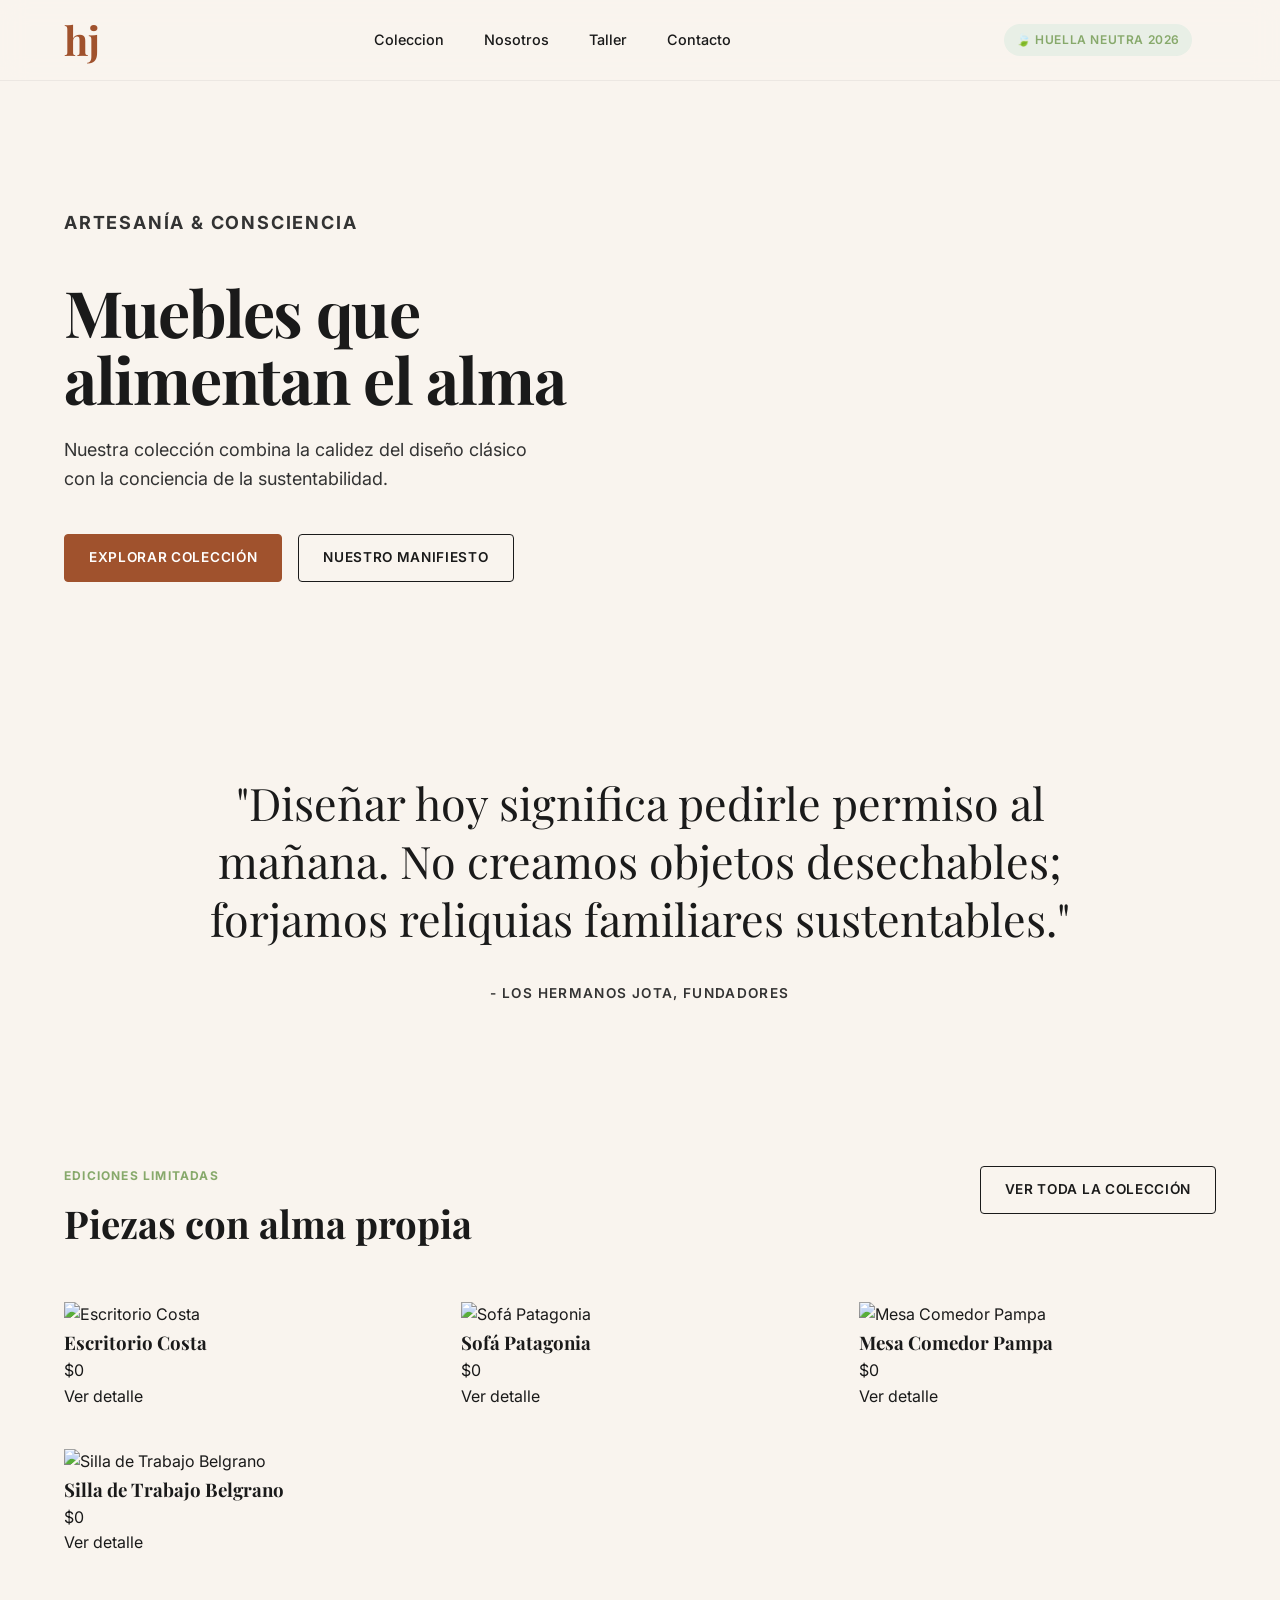
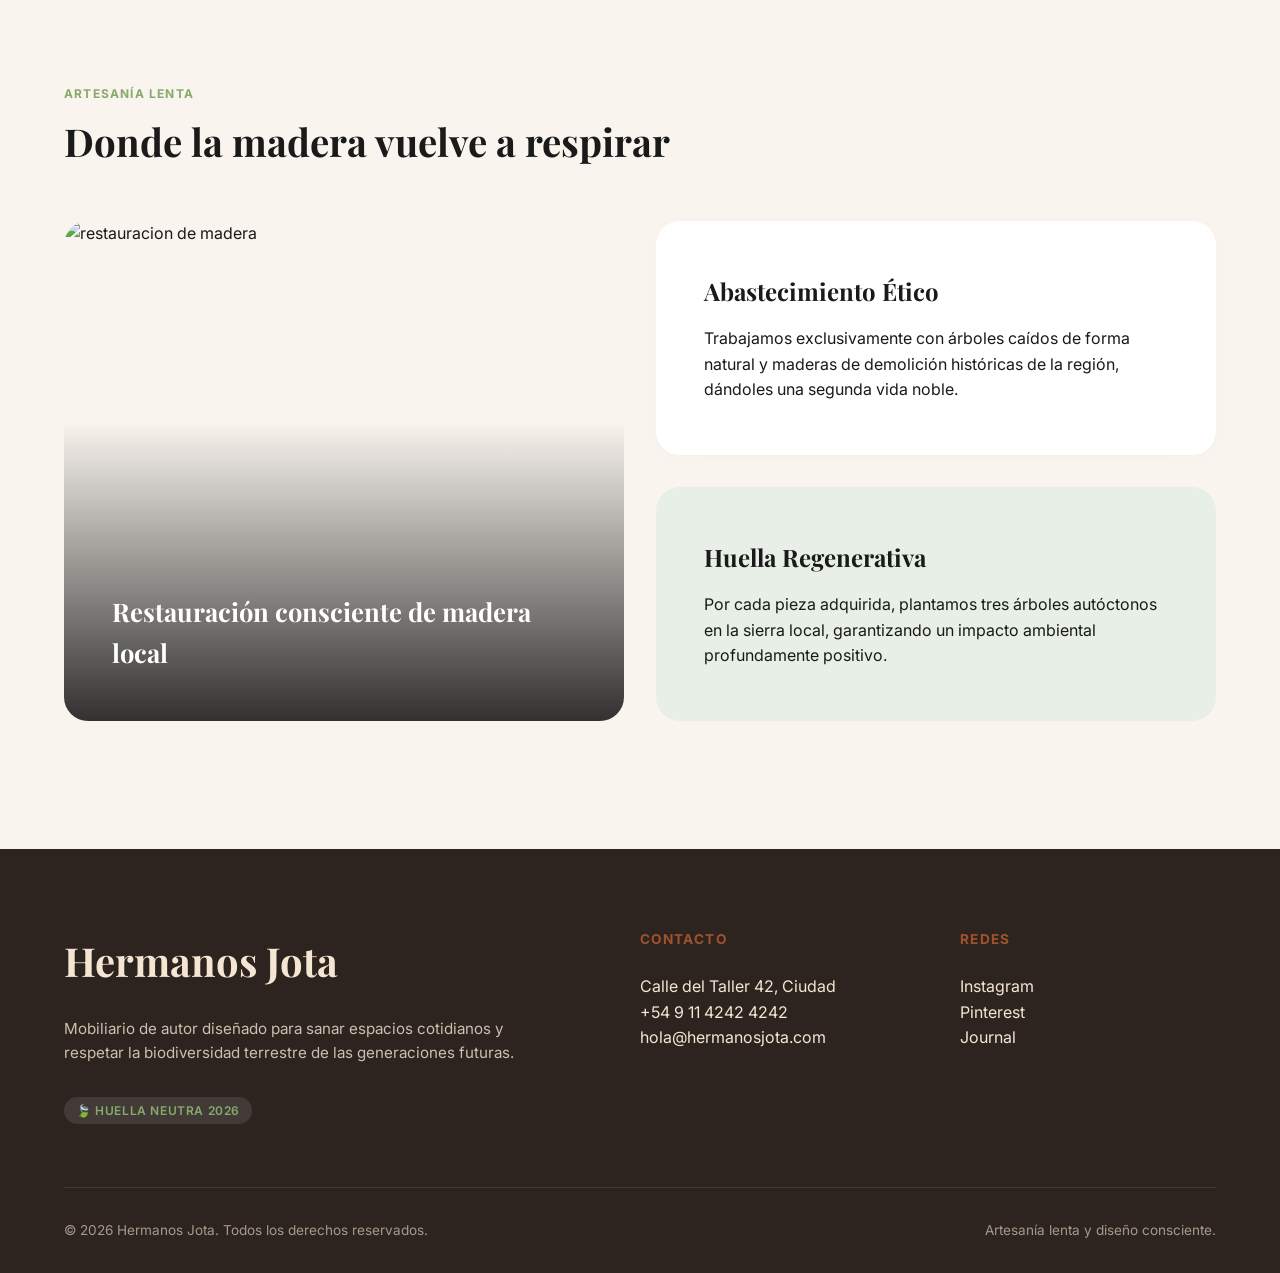
==== index.html @ b81888f1 "Agrego componentes.css: rescato .contador-carrito y .contenido-hero del index.css de Lauchax, sumo l" ====
<!DOCTYPE html>
<html lang="es">
<head>
    <meta charset="UTF-8">
    <meta name="viewport" content="width=device-width, initial-scale=1.0">
    <title>Hermanos Jota - Muebleria Artesanal</title>

    <!--Tipografía manual de marca-->
    <link rel="preconnect" href="https://fonts.googleapis.com">
    <link rel="preconnect" href="https://fonts.gstatic.com" crossorigin>
    <link href="https://fonts.googleapis.com/css2?family=Inter:wght@300;400;500;700&family=Playfair+Display:ital,wght@0,400..700;1,400..700&display=swap" rel="stylesheet">

    <!--Para el css-->
    <link rel="stylesheet" href="css/base.css">
    <link rel="stylesheet" href="css/layout.css">
    <!-- Va ultimo: lo que se escriba aca gana sobre base y layout -->
    <link rel="stylesheet" href="css/componentes.css">
</head>
<body>
    <header class="encabezado-principal">
        <a href="index.html" class="logo">hj</a>

        <nav class="menu-navegacion">
            <ul>
                <li><a href="productos.html" class="enlace-navegacion">Coleccion</a></li>
                <li><a href="#nosotros" class="enlace-navegacion">Nosotros</a></li>
                <li><a href="#taller" class="enlace-navegacion">Taller</a></li>
                <li><a href="contacto.html" class="enlace-navegacion">Contacto</a></li>
            </ul>
        </nav>
        <div class="bloque-derecho-header">
            <span class="tag-huella">🍃 HUELLA NEUTRA 2026</span>
            <button class="boton-carrito" id="boton-carrito" aria-label="Ver carrito">
                <span class="contador-carrito" id="contador-carrito">0</span>
            </button>
        </div>
    </header>
    <main>

    <!--Hero-->
        <section class="seccion-hero">
            <div class="contenido-hero">
                <p class="subtitulo-superior">ARTESANÍA & CONSCIENCIA</p>
                <h1 class="titulo-hero">Muebles que <br>alimentan el alma</h1>
                <p>Nuestra colección combina la calidez del diseño clásico con la conciencia de la sustentabilidad.</p>
                <div class="botones-hero">
                    <a href="productos.html" class="boton-principal">Explorar colección</a> 
                    <a href="#nosotros" class="boton-secundario">Nuestro manifiesto</a>    
                </div>
            </div>
        </section>
        <section class="seccion-cita" id="nosotros">
            <blockquote class="texto-cita">
                "Diseñar hoy significa pedirle permiso al mañana. No creamos objetos desechables; forjamos reliquias familiares sustentables."
            </blockquote>
            <cite class="autor-cita">- LOS HERMANOS JOTA, FUNDADORES</cite>
        </section>
    <!--Productos destacados-->
        <section class="seccion-destacados">
            <p class="subtitulo-superior">EDICIONES LIMITADAS</p>
            <h2>Piezas con alma propia</h2>
            <a href="productos.html" class="boton-secundario">Ver toda la colección</a>
            <!--gancho para productos destacados JS creo-->
            <div id="contenedor-destacados" class="contenedor-grilla"></div>
        </section>

    <!--Taller-->
        <section id="taller" class="seccion-taller">
            <!--Encabezado seccion taller-->
            <p class="subtitulo-superior">ARTESANÍA LENTA</p>
            <h2 class="titulo-taller">Donde la madera vuelve a respirar</h2>
            <!---->
            <div class="contenedor-taller">
                <!--Imagen con texto superpuesto-->
                <div class="taller-imagen-caja">
                    <img src="assets/taller.jpg" alt="restauracion de madera" class="imagen-taller-foto">
                    <h3 class="texto-superpuesto">Restauración consciente de madera local</h3>
                </div>
                <!--Tarjetas informativas -->
                <div class="taller-tarjetas-caja">
                    <!--Tarjeta 1(Fondo claro)-->
                    <article class="tarjeta-info-taller tarjeta-clara">
                        <h4 class="titulo-tarjeta-taller">Abastecimiento Ético</h4>
                        <p>Trabajamos exclusivamente con árboles caídos de forma natural y maderas de demolición históricas de la región, dándoles una segunda vida noble.</p>
                    </article>

                    <!--Tarjeta 2(Fondo Verde Salvia Claro)-->
                    <article class="tarjeta-info-taller tarjeta-verde">
                        <h4 class="titulo-tarjeta-taller">Huella Regenerativa</h4>
                        <p>Por cada pieza adquirida, plantamos tres árboles autóctonos en la sierra local, garantizando un impacto ambiental profundamente positivo.</p>
                    </article>
                </div>
            </div>
        </section>    
    </main>

    <!--Pie de pagina-->
    <footer class="pie-pagina">
    <!-- Bloque Superior (Las 3 Columnas) -->
  <div class="footer-contenido"> 
    <!-- Columna 1: Marca y Propósito -->
    <div class="footer-columna info-marca">
      <h2 class="footer-logo">Hermanos Jota</h2>
      <p class="footer-descripcion">
        Mobiliario de autor diseñado para sanar espacios cotidianos y respetar la biodiversidad terrestre de las generaciones futuras.
      </p>
      <span class="tag-huella-footer">🍃 HUELLA NEUTRA 2026</span>
    </div>

    <!-- Columna 2: Contacto -->
    <div class="footer-columna">
      <h3 class="footer-titulo-seccion">CONTACTO</h3>
      <p>Calle del Taller 42, Ciudad</p>
      <p><a href="tel:+5491142424242">+54 9 11 4242 4242</a></p>
      <p><a href="mailto:hola@hermanosjota.com">hola@hermanosjota.com</a></p>
    </div>

    <!-- Columna 3: Redes -->
    <div class="footer-columna">
      <h3 class="footer-titulo-seccion">REDES</h3>
      <ul class="footer-redes">
        <li><a href="https://instagram.com" target="_blank" rel="noopener noreferrer">Instagram</a></li>
        <li><a href="https://pinterest.com" target="_blank" rel="noopener noreferrer">Pinterest</a></li>
        <li><a href="#">Journal</a></li>
      </ul>
    </div>

  </div>
  <hr class="footer-linea">
  <!-- Bloque Inferior (Copyright) -->
  <div class="footer-inferior">
    <p>&copy; 2026 Hermanos Jota. Todos los derechos reservados.</p>
    <p class="footer-eslogan">Artesanía lenta y diseño consciente.</p>
  </div>
    </footer>
   
    <!--Links para los script-->
    <script src="data/productos.js"></script>
    <script src="js/home.js"></script>
    <script src="js/carrito.js"></script>
</body>  
</html>
---- css/base.css ----
/* ==========================================
   VARIABLES DE MARCA (MANUAL 2026)
   ========================================== */
:root {
    --color-siena-tostado: #A0522D;
    --color-siena-hover: #8B4513;
    --color-verde-salvia: #87A96B;
    --color-verde-claro: #E8EFE6;
    --color-alabastro-calido: #F5E6D3;
    --color-alabastro-fondo: #F9F4EE; /* Variante más clara para el fondo general */
    --color-vara-de-oro: #D4A437;
    --color-negro: #1A1A1A;
    --color-gris-oscuro: #333333;
    --color-blanco: #FFFFFF;
    --color-marron-oscuro: #2D241F; /* Para el footer */

    --font-primary: 'Inter', sans-serif;
    --font-secondary: 'Playfair Display', serif;
}

/* ==========================================
   RESET Y ESTILOS GLOBALES
   ========================================== */
* {
    margin: 0;
    padding: 0;
    box-sizing: border-box;
}

body {
    font-family: var(--font-primary);
    background-color: var(--color-alabastro-fondo);
    color: var(--color-negro);
    line-height: 1.6;
    -webkit-font-smoothing: antialiased;
}

a {
    text-decoration: none;
    color: inherit;
    transition: color 0.3s ease;
}

ul {
    list-style: none;
}

/* Tipografía de Títulos */
h1, h2, h3, .logo, .titulo-tarjeta-taller {
    font-family: var(--font-secondary);
    color: var(--color-negro);
    font-weight: 700;
}

.subtitulo-superior {
    font-size: 0.75rem;
    font-weight: 700;
    letter-spacing: 0.1em;
    color: var(--color-verde-salvia);
    text-transform: uppercase;
    margin-bottom: 0.5rem;
}

/* ==========================================
   BOTONES Y ETIQUETAS
   ========================================== */
.boton-principal, .boton-secundario {
    display: inline-block;
    padding: 12px 24px;
    font-family: var(--font-primary);
    font-size: 0.85rem;
    font-weight: 600;
    text-transform: uppercase;
    letter-spacing: 0.05em;
    border-radius: 4px;
    cursor: pointer;
    transition: all 0.3s ease;
    text-align: center;
}

.boton-principal {
    background-color: var(--color-siena-tostado);
    color: var(--color-blanco);
    border: 1px solid var(--color-siena-tostado);
}

.boton-principal:hover {
    background-color: var(--color-siena-hover);
}

.boton-secundario {
    background-color: transparent;
    color: var(--color-negro);
    border: 1px solid var(--color-negro);
}

.boton-secundario:hover {
    background-color: var(--color-negro);
    color: var(--color-blanco);
}

.tag-huella, .tag-huella-footer {
    background-color: var(--color-verde-claro);
    color: var(--color-verde-salvia);
    padding: 6px 12px;
    border-radius: 20px;
    font-size: 0.75rem;
    font-weight: 600;
    letter-spacing: 0.05em;
}

.tag-huella-footer {
    background-color: rgba(255,255,255,0.1);
    color: var(--color-verde-salvia);
}

/* ==========================================
   FORMULARIOS BASE
   ========================================== */
label {
    display: block;
    font-size: 0.75rem;
    font-weight: 600;
    letter-spacing: 0.05em;
    color: var(--color-gris-oscuro);
    margin-bottom: 0.5rem;
}

.campo-formulario {
    width: 100%;
    padding: 12px;
    border: 1px solid rgba(0,0,0,0.1);
    border-radius: 4px;
    background-color: var(--color-blanco);
    font-family: var(--font-primary);
    font-size: 0.9rem;
    margin-bottom: 1.5rem;
    transition: border-color 0.3s;
}

.campo-formulario:focus {
    outline: none;
    border-color: var(--color-siena-tostado);
}
---- css/layout.css ----
.encabezado-principal {
    display: flex;
    justify-content: space-between;
    align-items: center;
    padding: 1.25rem 5%; 
    background-color: rgba(249, 244, 238, 0.85); 
    backdrop-filter: blur(12px); 
    -webkit-backdrop-filter: blur(12px);
    border-bottom: 1px solid rgba(0, 0, 0, 0.05);
    position: sticky;
    top: 0;
    z-index: 1000;
}

.logo {
    font-size: 2.5rem;
    color: var(--color-siena-tostado);
    line-height: 1;
    text-decoration: none;
}

.menu-navegacion ul {
    display: flex;
    gap: 2.5rem;
}

.enlace-navegacion {
    font-size: 0.9rem;
    font-weight: 500;
    color: var(--color-negro);
    transition: color 0.3s ease;
}

.enlace-navegacion:hover {
    color: var(--color-siena-tostado);
}

.bloque-derecho-header {
    display: flex;
    align-items: center;
    gap: 1.5rem;
}

.boton-carrito {
    background: none;
    border: none;
    font-size: 1.25rem;
    cursor: pointer;
    display: flex;
    align-items: center;
    transition: transform 0.2s ease;
}

.boton-carrito:hover {
    transform: scale(1.05);
}

main {
    padding: 0 5%;
    max-width: 1440px;
    margin: 0 auto;
}


section {
    margin-bottom: 8rem;
}

.seccion-hero {
    padding: 8rem 0 2rem;
    max-width: 650px;
}

.titulo-hero {

    font-size: clamp(3rem, 5vw, 4.5rem);
    line-height: 1.05;
    margin-bottom: 1.5rem;
    letter-spacing: -0.02em;
}

.seccion-hero p {
    font-size: 1.125rem;
    color: var(--color-gris-oscuro);
    margin-bottom: 2.5rem;
    max-width: 90%;
}

.botones-hero {
    display: flex;
    gap: 1rem;
    flex-wrap: wrap; 
}


.seccion-cita {
    padding: 2rem 0;
    text-align: center;
    max-width: 900px;
    margin: 0 auto 8rem;
}

.texto-cita {
    font-family: var(--font-secondary);
    font-size: clamp(2rem, 3.5vw, 3rem);
    line-height: 1.3;
    margin-bottom: 2rem;
    color: var(--color-negro);
}

.autor-cita {
    font-size: 0.85rem;
    font-weight: 600;
    color: var(--color-gris-oscuro);
    font-style: normal;
    letter-spacing: 0.1em;
    text-transform: uppercase;
}


.seccion-destacados {
    position: relative; 
}

.seccion-destacados h2 {
    font-size: clamp(2rem, 3vw, 2.75rem);
    margin-bottom: 3rem;
    max-width: 70%; 
}

.seccion-destacados .boton-secundario {
    position: absolute;
    top: 0;
    right: 0;
}

.contenedor-grilla {
    display: grid;
    grid-template-columns: repeat(auto-fill, minmax(300px, 1fr));
    gap: 2.5rem;
}


.seccion-taller .titulo-taller {
    font-size: clamp(2rem, 3vw, 2.75rem);
    margin-bottom: 3rem;
}

.contenedor-taller {
    display: grid;
    grid-template-columns: 1fr 1fr;
    gap: 2rem;
    align-items: stretch;
}

.taller-imagen-caja {
    position: relative;
    border-radius: 24px; 
    overflow: hidden;
    min-height: 500px;
}

.imagen-taller-foto {
    width: 100%;
    height: 100%;
    object-fit: cover;
    transition: transform 0.5s ease;
}

.taller-imagen-caja:hover .imagen-taller-foto {
    transform: scale(1.03); 
}

.texto-superpuesto {
    position: absolute;
    inset: 0;
    background: linear-gradient(to top, rgba(0,0,0,0.8) 0%, transparent 60%);
    color: var(--color-blanco);
    font-size: clamp(1.5rem, 2vw, 2rem);
    display: flex;
    align-items: flex-end;
    padding: 3rem;
    margin: 0;
}

.taller-tarjetas-caja {
    display: flex;
    flex-direction: column;
    gap: 2rem;
}

.tarjeta-info-taller {
    padding: 3rem;
    border-radius: 24px;
    flex: 1;
    display: flex;
    flex-direction: column;
    justify-content: center;
}

.tarjeta-clara {
    background-color: var(--color-blanco);
    box-shadow: 0 4px 20px rgba(0,0,0,0.02); /* Sombra sutil */
}

.tarjeta-verde {
    background-color: var(--color-verde-claro);
}

.titulo-tarjeta-taller {
    font-size: 1.5rem;
    margin-bottom: 1rem;
}

.seccion-contacto-pagina {
    display: grid;
    grid-template-columns: 1fr 1.2fr; /* El formulario toma un poco más de espacio */
    gap: 5rem;
    padding: 4rem 0;
}

.titulo-contacto {
    font-size: clamp(3rem, 4vw, 4rem);
    line-height: 1.1;
    margin-bottom: 1.5rem;
}

.descripcion-contacto {
    font-size: 1.125rem;
    color: var(--color-gris-oscuro);
    margin-bottom: 3rem;
}

.info-contacto-pagina .dato-contacto {
    display: flex;
    align-items: center;
    gap: 0.5rem;
    margin-bottom: 1rem;
    font-weight: 500;
}

.formulario-contacto > div:first-child {
    display: grid;
    grid-template-columns: 1fr 1fr;
    gap: 1.5rem;
}

.campo-formulario {
    background-color: transparent;
    border: 1px solid rgba(0, 0, 0, 0.15);
}

textarea.campo-formulario {
    resize: vertical;
    min-height: 120px;
}

.formulario-contacto .boton-principal {
    width: 100%;
    margin-top: 1rem;
    padding: 1rem;
}

.pie-pagina {
    background-color: var(--color-marron-oscuro);
    color: var(--color-alabastro-calido);
    padding: 5rem 5% 2rem; 
}

.footer-contenido {
    display: grid;
    grid-template-columns: 2fr 1fr 1fr;
    gap: 4rem;
    margin-bottom: 4rem;
}

.footer-logo {
    color: var(--color-alabastro-calido);
    font-size: 2.5rem;
    margin-bottom: 1.5rem;
}

.footer-descripcion {
    opacity: 0.8;
    margin-bottom: 2rem;
    max-width: 450px;
    font-size: 0.95rem;
}

.footer-titulo-seccion {
    font-family: var(--font-primary);
    font-size: 0.85rem;
    letter-spacing: 0.1em;
    color: var(--color-siena-tostado);
    margin-bottom: 1.5rem;
}

.footer-linea {
    border: none;
    height: 1px;
    background-color: rgba(245, 230, 211, 0.1); 
    margin-bottom: 2rem;
}

.footer-inferior {
    display: flex;
    justify-content: space-between;
    font-size: 0.85rem;
    opacity: 0.6;
}

@media (max-width: 1024px) {
    .contenedor-taller, 
    .seccion-contacto-pagina {
        gap: 3rem;
    }
}

@media (max-width: 768px) {
  
    .encabezado-principal {
        flex-direction: column;
        padding: 1.5rem;
        gap: 1.5rem;
    }
    
    .menu-navegacion ul {
        flex-wrap: wrap;
        justify-content: center;
        gap: 1.5rem;
    }
    
    section {
        margin-bottom: 5rem;
    }

    .seccion-hero {
        padding: 4rem 0 0;
        text-align: center;
        margin: 0 auto;
    }

    .botones-hero {
        justify-content: center;
    }

   
    .seccion-destacados h2 {
        max-width: 100%;
        margin-bottom: 1.5rem;
    }
    
    .seccion-destacados .boton-secundario {
        position: relative;
        display: block;
        margin-bottom: 2rem;
        text-align: center;
    }

    .contenedor-taller, 
    .seccion-contacto-pagina,
    .footer-contenido {
        grid-template-columns: 1fr;
    }

    .formulario-contacto > div:first-child {
        grid-template-columns: 1fr;
        gap: 0;
    }

    .taller-imagen-caja {
        min-height: 350px;
    }

    .footer-inferior {
        flex-direction: column;
        align-items: center;
        gap: 1rem;
        text-align: center;
    }
}
---- css/componentes.css ----
/* ============================================================
   componentes.css  -  HOJA DE TRABAJO PENDIENTE

   base.css   -> variables, reset y tipografia   (Matias)
   layout.css -> estructura y responsive         (Matias)
   este       -> lo que todavia no tiene estilos

   Se carga ULTIMO en las 4 paginas, asi lo que se escriba aca
   gana sobre las otras dos hojas sin pelear especificidad.
   ============================================================ */


/* ------------------------------------------------------------
   RESCATADO de index.css (Lauchax)
   Son las dos unicas reglas suyas que no estaban en base/layout.
   ------------------------------------------------------------ */

/* La bolita con el numero, arriba a la derecha del boton del carrito.

   OJO: el .boton-carrito de layout.css NO es position: relative. Sin esto,
   la bolita se posiciona contra el header (que es sticky, o sea posicionado)
   y se sale 8px de la pantalla, generando scroll horizontal en las 4 paginas. */
.boton-carrito {
    position: relative;
}

.contador-carrito {
    position: absolute;
    top: -7px;
    right: -8px;
    min-width: 18px;
    height: 18px;
    padding: 0 4px;
    border-radius: 9999px;
    background-color: var(--color-siena-tostado, #A0522D);
    color: var(--color-blanco, #FFFFFF);
    font-family: var(--font-primary, 'Inter', sans-serif);
    font-size: 0.7rem;
    font-weight: 700;
    line-height: 1;
    display: flex;
    align-items: center;
    justify-content: center;
    pointer-events: none; /* que no robe los clicks del boton */
    z-index: 2;
}

.contenido-hero {
    flex: 1;
    max-width: 540px;
    display: flex;
    flex-direction: column;
    align-items: flex-start;
}


/* ------------------------------------------------------------
   UTILIDAD QUE NECESITAN DOS ARCHIVOS DE JS

   js/carrito.js  -> se la pone al contador cuando esta en cero
   js/contacto.js -> se la saca al mensaje de exito al enviar bien

   Sin esta regla el mensaje de exito se ve desde que carga la
   pagina, antes de que nadie envie nada.
   ------------------------------------------------------------ */

.oculto {
    display: none !important;
}


/* ============================================================
   DE ACA PARA ABAJO ESTA TODO POR ESCRIBIR
   El detalle de cada bloque va en el documento aparte.
   ============================================================ */


/* --- Tarjetas de producto (home, catalogo y recomendados) --- */
/* .contenedor-grilla ya esta en layout.css. Falta lo de adentro: */
/* .tarjeta-producto .imagen-producto .nombre-producto
   .descripcion-producto .precio-producto .boton-ver-detalle    */


/* --- Pagina de catalogo --- */
/* .pagina-catalogo .encabezado-catalogo .titulo-catalogo
   .descripcion-catalogo .contenedor-filtros #campo-busqueda
   .seccion-grilla-catalogo .contenedor-boton-cargar            */


/* --- Pagina de detalle --- */
/* .imagen-detalle .info-detalle .nombre-detalle .descripcion-detalle
   .ficha-tecnica .fila-ficha .etiqueta-ficha .valor-ficha
   .precio-detalle .seccion-historia .contenedor-historia
   .titulo-historia .descripcion-historia                       */


/* --- Formulario de contacto (validacion) --- */
/* .grupo-campo .fila-formulario .mensaje-error .mensaje-exito
   .campo--error                                                */


/* --- Footer (lo que falta) --- */
/* .footer-columna .info-marca .footer-redes .footer-eslogan     */
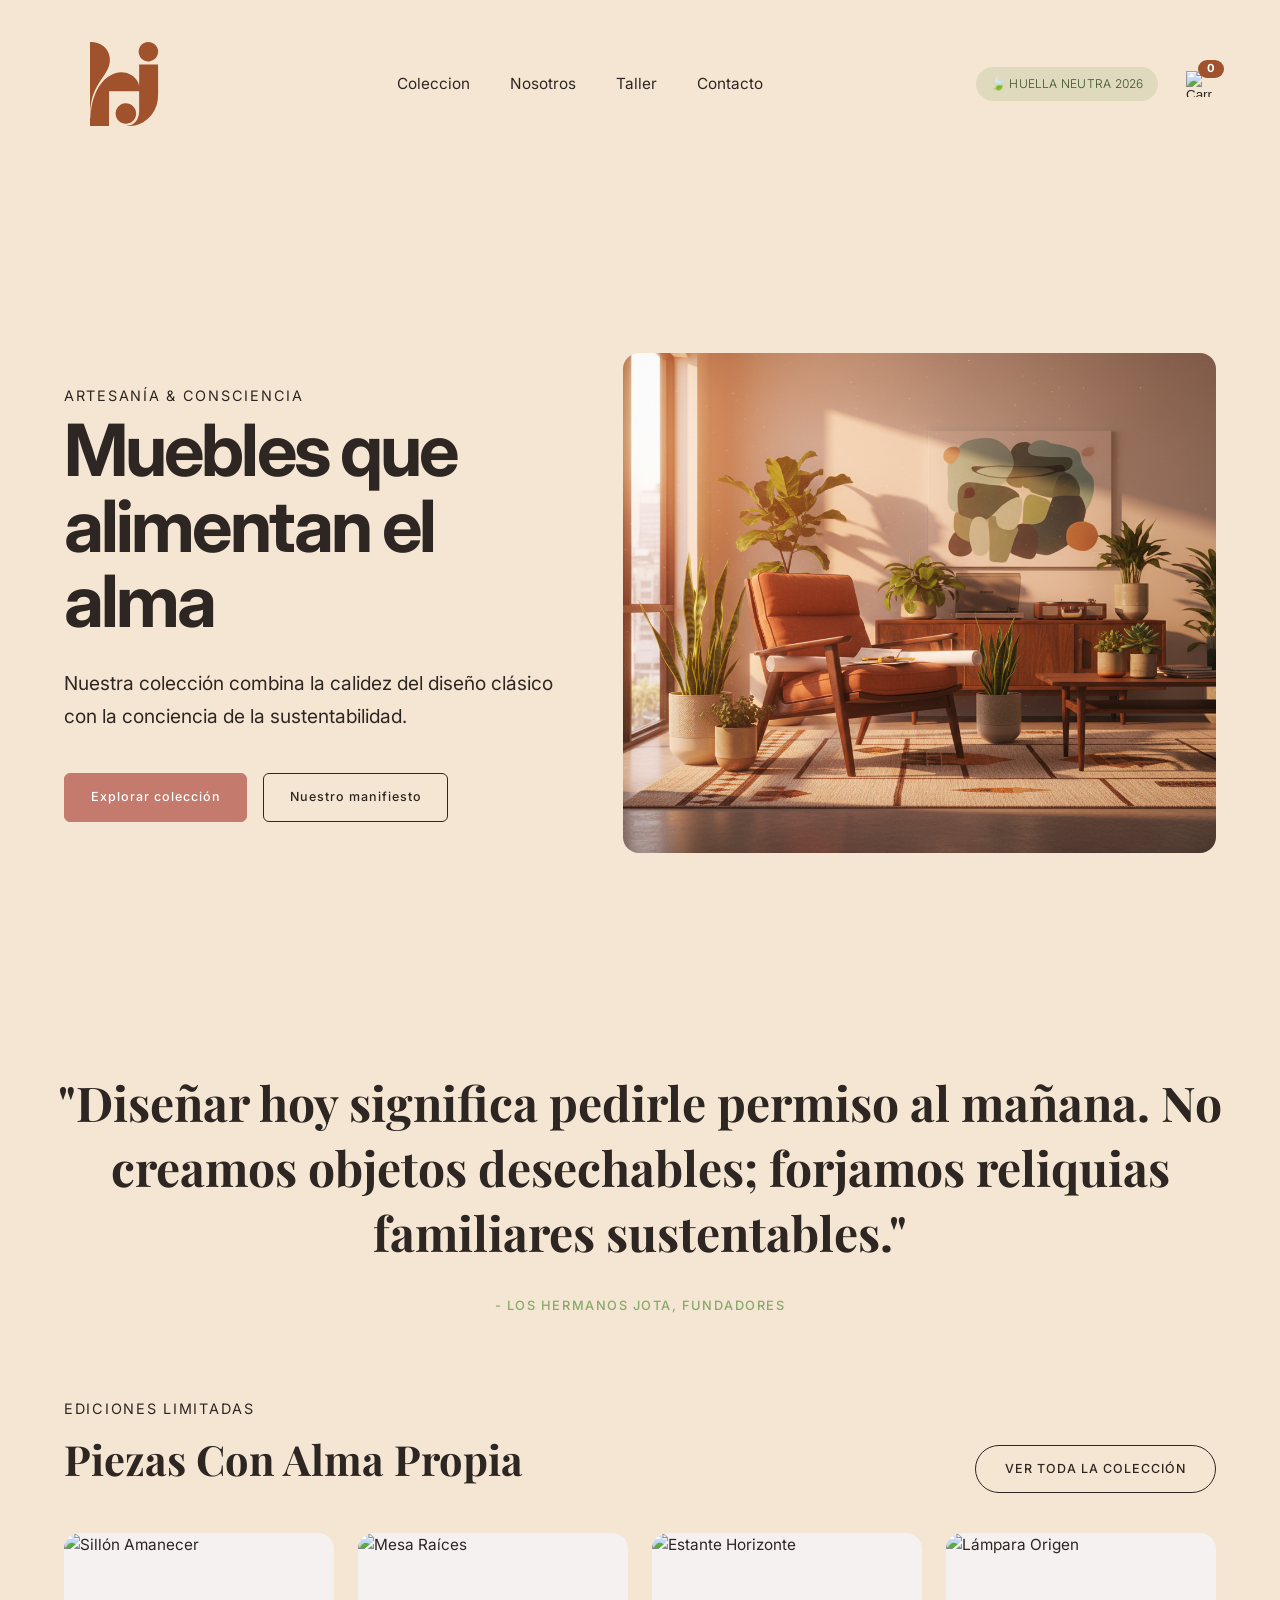
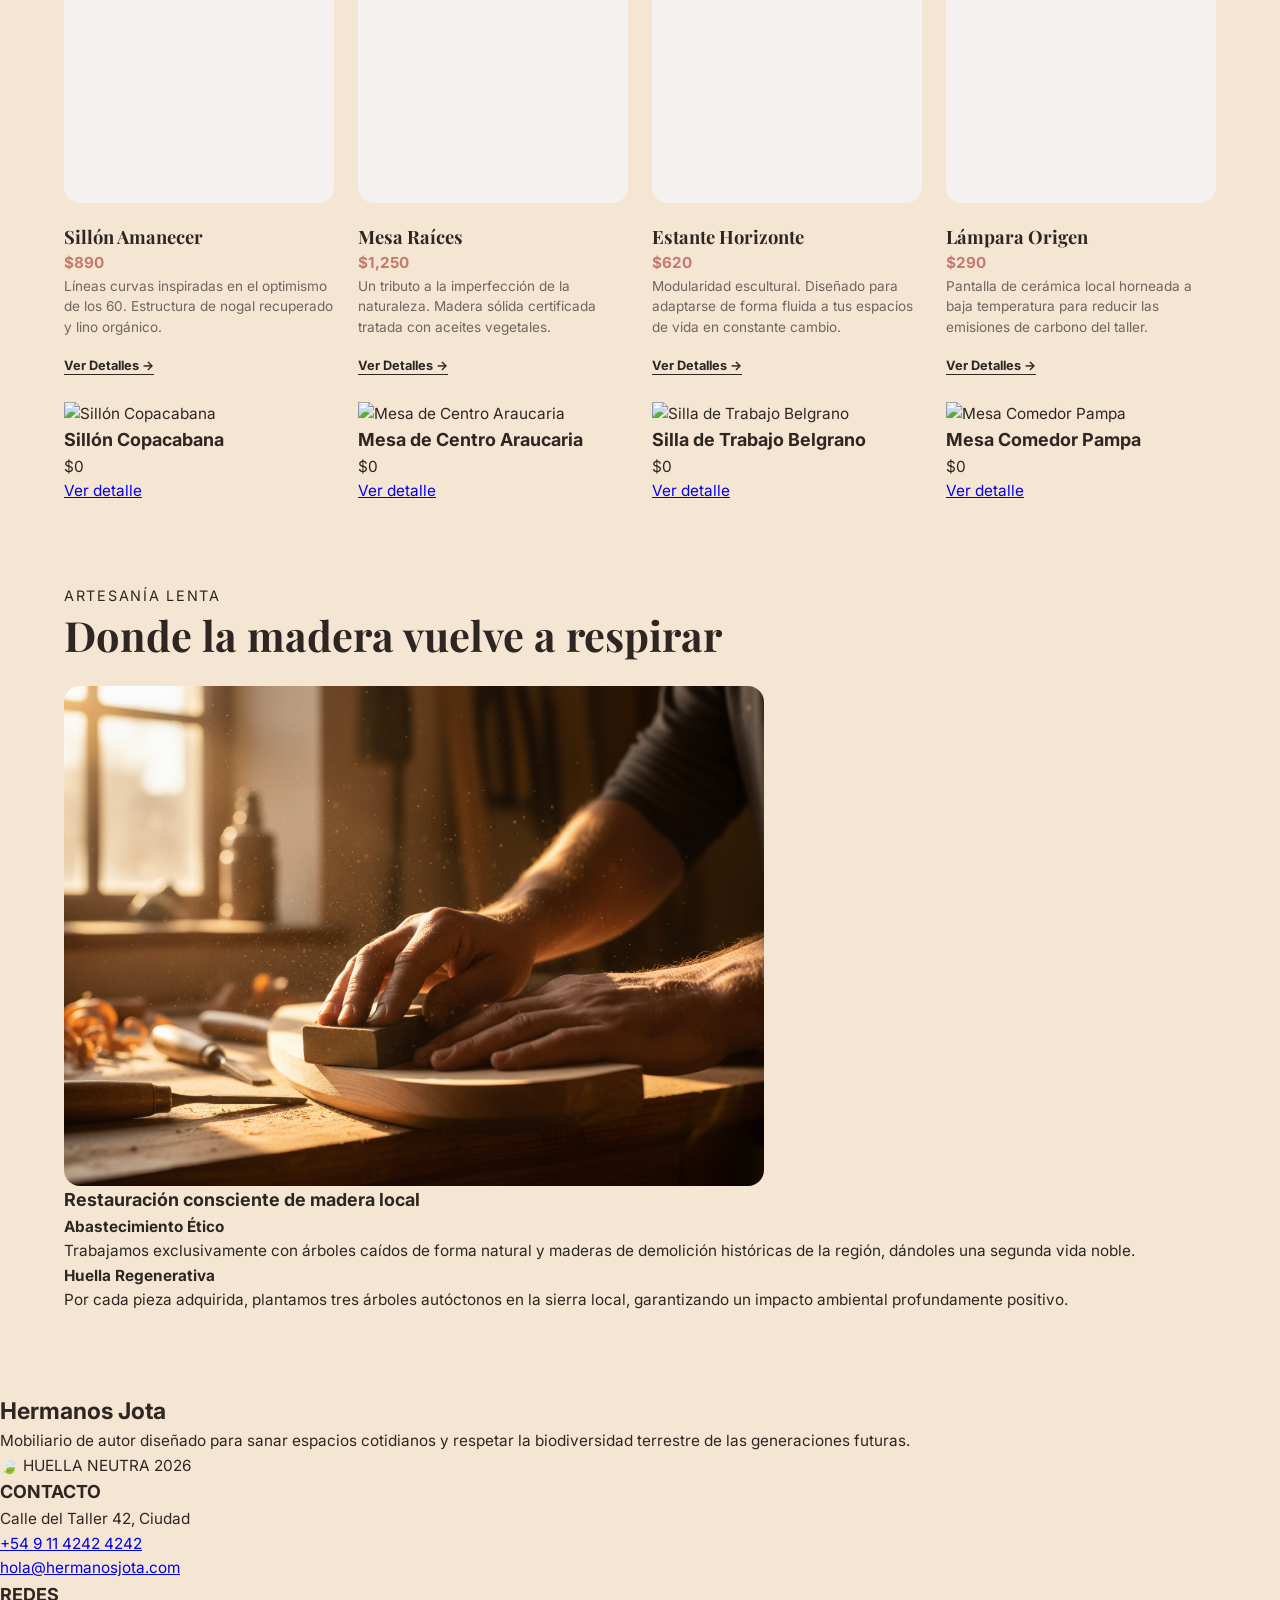
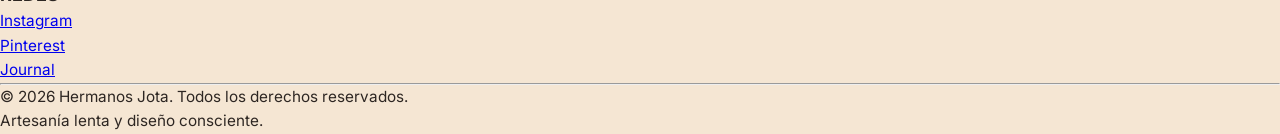
==== commit a2f82db0: "seccion taller" ====
--- a/index.html
+++ b/index.html
@@ -11,15 +11,12 @@
     <link href="https://fonts.googleapis.com/css2?family=Inter:wght@300;400;500;700&family=Playfair+Display:ital,wght@0,400..700;1,400..700&display=swap" rel="stylesheet">
 
     <!--Para el css-->
-    <link rel="stylesheet" href="css/base.css">
-    <link rel="stylesheet" href="css/layout.css">
-    <!-- Va ultimo: lo que se escriba aca gana sobre base y layout -->
-    <link rel="stylesheet" href="css/componentes.css">
+    <link rel="stylesheet" href="index.css">
 </head>
 <body>
     <header class="encabezado-principal">
-        <a href="index.html" class="logo">hj</a>
-
+        <!-- <a href="index.html" class="logo">hj</a> -->
+        <img src="source/logo.svg" alt="Logo Hermanos Jota" class="logo">
         <nav class="menu-navegacion">
             <ul>
                 <li><a href="productos.html" class="enlace-navegacion">Coleccion</a></li>
@@ -31,7 +28,12 @@
         <div class="bloque-derecho-header">
             <span class="tag-huella">🍃 HUELLA NEUTRA 2026</span>
             <button class="boton-carrito" id="boton-carrito" aria-label="Ver carrito">
-                <span class="contador-carrito" id="contador-carrito">0</span>
+
+                <!--Icono del carrito-->
+                <img src="https://cdn-icons-png.flaticon.com/512/3144/3144456.png" alt="Carrito" class="icono-carrito">
+
+                
+                <span class="contador-carrito" id="contenedor-carrito">0</span>
             </button>
         </div>
     </header>
@@ -42,11 +44,16 @@
             <div class="contenido-hero">
                 <p class="subtitulo-superior">ARTESANÍA & CONSCIENCIA</p>
                 <h1 class="titulo-hero">Muebles que <br>alimentan el alma</h1>
-                <p>Nuestra colección combina la calidez del diseño clásico con la conciencia de la sustentabilidad.</p>
+                <p class="descripcion-hero">Nuestra colección combina la calidez del diseño clásico con la conciencia de la sustentabilidad.</p>
+
                 <div class="botones-hero">
                     <a href="productos.html" class="boton-principal">Explorar colección</a> 
                     <a href="#nosotros" class="boton-secundario">Nuestro manifiesto</a>    
-                </div>
+                </div>                
+            </div>
+            <!--Imagen-->
+            <div class="imagen-hero-caja">
+                 <img src="source\imagen index.png" alt="Muebles de madera" class="imagen-hero">
             </div>
         </section>
         <section class="seccion-cita" id="nosotros">
@@ -57,23 +64,101 @@
         </section>
     <!--Productos destacados-->
         <section class="seccion-destacados">
-            <p class="subtitulo-superior">EDICIONES LIMITADAS</p>
-            <h2>Piezas con alma propia</h2>
-            <a href="productos.html" class="boton-secundario">Ver toda la colección</a>
+            <div class="destacados-header">
+             <!-- Textos agrupados a la izquierda -->
+             <div class="destacados-titulos">
+             <p class="subtitulo-superior">EDICIONES LIMITADAS</p>
+             <h2 class="titulo-seccion">Piezas Con Alma Propia</h2>
+             </div>
+              <!-- Botón que será empujado a la derecha -->
+             <a href="productos.html" class="boton-coleccion">VER TODA LA COLECCIÓN</a>
+            </div>
             <!--gancho para productos destacados JS creo-->
-            <div id="contenedor-destacados" class="contenedor-grilla"></div>
+            <div id="contenedor-destacados" class="contenedor-grilla">
+                <!-- Tarjeta 1 -->
+                <article class="tarjeta-producto">
+            <div class="producto-imagen-caja">
+                <img src="source/Sillón Copacabana.png" alt="Sillón Amanecer" class="producto-imagen">
+            </div>
+            <div class="producto-info">
+                <div class="producto-fila-cabecera">
+                    <h3 class="producto-nombre">Sillón Amanecer</h3>
+                    <span class="producto-precio">$890</span>
+                </div>
+                <p class="producto-descripcion">Líneas curvas inspiradas en el optimismo de los 60. Estructura de nogal recuperado y lino orgánico.</p>
+                <!-- Botón de acción -->
+                <a href="#" class="producto-enlace">Ver Detalles &rarr;</a>
+            </div>
+        </article>
+
+        <!-- Tarjeta 2 -->
+        <article class="tarjeta-producto">
+            <div class="producto-imagen-caja">
+                <img src="source/Mesa de Centro Araucaria.png" alt="Mesa Raíces" class="producto-imagen">
+            </div>
+            <div class="producto-info">
+                <div class="producto-fila-cabecera">
+                    <h3 class="producto-nombre">Mesa Raíces</h3>
+                    <span class="producto-precio">$1,250</span>
+                </div>
+                <p class="producto-descripcion">
+                    Un tributo a la imperfección de la naturaleza. Madera sólida certificada tratada con aceites vegetales.
+                </p>
+                <!--Botón de acción-->
+                <a href="#" class="producto-enlace">Ver Detalles &rarr;</a>
+            </div>
+        </article>
+
+        <!-- Tarjeta 3 -->
+        <article class="tarjeta-producto">
+            <div class="producto-imagen-caja">
+                <img src="source/Biblioteca Recoleta.png" alt="Estante Horizonte" class="producto-imagen">
+            </div>
+            <div class="producto-info">
+                <div class="producto-fila-cabecera">
+                    <h3 class="producto-nombre">Estante Horizonte</h3>
+                    <span class="producto-precio">$620</span>
+                </div>
+                <p class="producto-descripcion">
+                    Modularidad escultural. Diseñado para adaptarse de forma fluida a tus espacios de vida en constante cambio.
+                </p>
+                <!--Botón de acción-->
+                <a href="#" class="producto-enlace">Ver Detalles &rarr;</a>
+            </div>
+        </article>
+
+        <!-- Tarjeta 4 -->
+        <article class="tarjeta-producto">
+            <div class="producto-imagen-caja">
+                <img src="source/Aparador Uspallata.png" alt="Lámpara Origen" class="producto-imagen">
+            </div>
+            <div class="producto-info">
+                <div class="producto-fila-cabecera">
+                    <h3 class="producto-nombre">Lámpara Origen</h3>
+                    <span class="producto-precio">$290</span>
+                </div>
+                <p class="producto-descripcion">
+                    Pantalla de cerámica local horneada a baja temperatura para reducir las emisiones de carbono del taller.
+                </p>
+                <a href="#" class="producto-enlace">Ver Detalles &rarr;</a>
+            </div>
+        </article>
+            </div>
         </section>
 
     <!--Taller-->
         <section id="taller" class="seccion-taller">
             <!--Encabezado seccion taller-->
-            <p class="subtitulo-superior">ARTESANÍA LENTA</p>
-            <h2 class="titulo-taller">Donde la madera vuelve a respirar</h2>
-            <!---->
+            <div class="taller-header">
+                <!--<h2 class="titulo-seccion">Nuestro Taller</h2>-->
+                <!--<p class="descripcion-seccion">Un espacio donde la madera recuperada encuentra su segunda vida, y cada pieza es un testimonio de respeto por la naturaleza.</p>-->
+                <p class="subtitulo-superior">ARTESANÍA LENTA</p>
+                <h2 class="titulo-taller">Donde la madera vuelve a respirar</h2>
+            </div>
             <div class="contenedor-taller">
                 <!--Imagen con texto superpuesto-->
                 <div class="taller-imagen-caja">
-                    <img src="assets/taller.jpg" alt="restauracion de madera" class="imagen-taller-foto">
+                    <img src="source/restauracion madera.png" alt="restauracion de madera" class="imagen-taller-foto">
                     <h3 class="texto-superpuesto">Restauración consciente de madera local</h3>
                 </div>
                 <!--Tarjetas informativas -->
@@ -137,6 +222,5 @@
     <!--Links para los script-->
     <script src="data/productos.js"></script>
     <script src="js/home.js"></script>
-    <script src="js/carrito.js"></script>
 </body>  
 </html>
--- a/index.css
+++ b/index.css
@@ -0,0 +1,422 @@
+*{
+margin: 0%;
+padding: 0%;
+}
+
+body {
+    font-family: 'Inter', sans-serif;
+    font-weight: 400;/* Regular */
+    font-size: 11.5pt;/* Rango 11-12pt del manual */
+    line-height: 1.6;
+    background-color: #F5E6D3;/* Alabastro Cálido */
+    color: #2D2622;
+}
+
+/* Contenedor Principal (Header) */
+.encabezado-principal {
+    display: flex;
+    justify-content: space-between;
+    align-items: center;
+    padding: 1.5rem 4rem; 
+    background-color: #F5E6D3;/* Alabastro Cálido */
+    position: sticky;
+    top: 0;
+    z-index: 100;
+}
+
+/* Logo */
+.logo {
+    width: 120px;/* Ajusta este valor al tamaño visual deseado (ej. 50px - 70px) */
+    height: auto;/* Mantiene la proporción original sin deformar */
+    display: block;
+}
+
+/* Navegación Central */
+.menu-navegacion ul {
+    display: flex;
+    list-style: none;
+    gap: 2.5rem;/* Separación uniforme entre enlaces */
+}
+
+.enlace-navegacion {
+    font-family: 'Inter', sans-serif;
+    font-weight: 400;/* Regular */
+    font-size: 11.5pt;
+    text-decoration: none;
+    color: #2D2622;
+    transition: color 0.2s ease;
+}
+
+.enlace-navegacion:hover {
+    color: #A0522D;/* Siena Tostado */
+}
+
+/* Bloque Derecho (Pill + Carrito) */
+.bloque-derecho-header {
+    
+    display: flex;
+    align-items: center;
+    gap: 1.5rem;
+}
+
+/* Huella Neutra 2026*/
+.tag-huella {
+    display: inline-flex;
+    align-items: center;
+    gap: 0.4rem;
+    background-color: rgba(135, 169, 107, 0.2); /* Verde Salvia atenuado de fondo */
+    color: #3b5327;/* Verde bosque de contraste */
+    font-family: 'Inter', sans-serif;
+    font-weight: 300;/* Light según guía de leyendas */
+    font-size: 9pt;/* Tamaño especificado para leyendas */
+    letter-spacing: 0.02em;/* Espaciado del manual */
+    padding: 0.45rem 0.9rem;
+    border-radius: 9999px;
+}
+
+/* Botón del Carrito */
+.boton-carrito {
+    position: relative; /* referencia para el contador */
+    background: none;/* Fondo transparente */
+    border: none;/* Sin borde */
+    cursor: pointer;/* Cambia el cursor al pasar sobre el botón */
+    display: inline-flex;/* Para centrar el icono */
+    align-items: center;/* Centrado vertical */
+    justify-content: center;/* Centrado horizontal */
+    color: #2D2622;
+    padding: 0.25rem;/* Espaciado interno */
+    overflow: visible;/* Permite que el contador sobresalga */
+}
+
+.icono-carrito {
+    width: 26px;
+    height: 26px;
+    display: block;/* Asegura que el icono se muestre correctamente */
+}
+
+.contador-carrito {
+    position: absolute;/* Posicionamiento relativo al botón del carrito */
+    top: -7px;
+    right: -8px;
+    min-width: 18px;
+    height: 18px;
+    padding: 0 4px;
+    border-radius: 9999px;
+    background-color: #A0522D;
+    color: #FFFFFF;
+    font-family: 'Inter', sans-serif;
+    font-size: 0.7rem;
+    font-weight: 700;
+    line-height: 1;
+    display: flex;/* Para centrar el texto dentro del contador */
+    align-items: center;/* Centrado vertical */
+    justify-content: center;/* Centrado horizontal */
+    pointer-events: none;/* Evita que el contador interfiera con los clics del botón */
+    z-index: 2;/* Asegura que el contador esté por encima del icono del carrito */
+}
+/*----------------------------------------------------------HERO--------------------------------------------------*/
+.seccion-hero {
+    display: flex;/* Contenedor principal del Hero */
+    align-items: center;
+    justify-content: space-between;/* Distribuye el contenido en dos columnas */
+    gap: 4rem;/* Espacio entre la columna de texto y la imagen */
+    padding: 3rem 4rem 5rem 4rem; /* Margen interior armónico */
+    max-width: 1400px;/* Limita el ancho máximo para pantallas grandes */
+    margin: 0 auto;/* Centra la sección en pantallas muy anchas */
+}
+
+/* Columna Izquierda (Textos y Botones) */
+.contenido-hero {
+    flex: 1; /* Ocupa el 50% del espacio disponible */
+    display: flex;
+    flex-direction: column;
+    align-items: flex-start;     /* Alinea todo hacia la izquierda */
+}
+
+
+/* Título Principal */
+.titulo-hero {
+    font-family: 'Inter', sans-serif;
+    font-size: 4.5rem;                  /* Antes 3.5rem */
+    font-weight: 700;
+    line-height: 1.05;
+    color: #2D2622;
+    margin-bottom: 1.8rem;
+    letter-spacing: -0.04em;
+}
+
+/* Leyenda superior */
+.subtitulo-superior {
+    font-size: 0.9rem;
+    letter-spacing: 0.12em;
+    margin-bottom: 1.5rem;
+}
+
+/* Descripción */
+
+.seccion-hero {
+    display: flex;
+    justify-content: space-between;
+    align-items: center;
+    gap: 4rem;
+    /* Aumentamos el ancho máximo y el padding vertical */
+    max-width: 1600px;/* Antes 1400px: ahora abarca más pantalla */
+    margin: 0 auto;
+    padding: 5rem 4rem 7rem 4rem;/* Más espacio arriba y abajo */
+    min-height: calc(90vh - 100px);/* Ocupa casi toda la altura visible de la pantalla */
+}
+
+/* Columna izquierda */
+.contenido-hero {
+    flex: 1;/* Ocupa el 50% del espacio disponible */
+    max-width: 680px;/* Limita el ancho de la columna izquierda para mejorar la legibilidad */
+}
+
+.descripcion-hero {
+    font-size: 1.2rem;/* Antes 1.05rem */
+    line-height: 1.7;
+    margin-bottom: 2.5rem;
+    max-width: 580px;
+}
+
+/* Columna Derecha (Imagen) */
+.imagen-hero-caja {
+    flex: 1.2;                          /* Le da un poco más de peso visual a la imagen */
+    display: flex;
+    justify-content: flex-end;
+}
+
+.imagen-hero {
+    width: 100%;
+    max-width: 700px;
+    height: 500px;
+    object-fit: cover;/* Mantiene la proporción y recorta si es necesario */
+    border-radius: 16px;/* Bordes redondeados para suavizar la imagen */
+    display: block;/* Asegura que la imagen se comporte como un bloque */
+}
+
+/* Botones */
+.botones-hero {
+    display: flex;
+    gap: 1rem;
+    flex-wrap: wrap;
+}
+
+/* Botón Terracota Relleno */
+.boton-principal {
+    display: inline-block;
+    background-color: #C47A6D;   /* Rosa Polvoriento / Terracota suave de la guía */
+    color: #FFFFFF;
+    font-family: 'Inter', sans-serif;
+    font-weight: 500;           /* Inter Medium */
+    font-size: 0.78rem;
+    letter-spacing: 0.08em;     /* Espaciado del manual para CTAs */
+    text-decoration: none;
+    padding: 0.85rem 1.6rem;
+    border-radius: 6px;
+    border: 1px solid #C47A6D;
+    transition: all 0.2s ease;
+}
+
+.boton-principal:hover {
+    background-color: #A0522D;   /* Siena Tostado al pasar el mouse */
+    border-color: #A0522D;
+}
+
+/* Botón Claro con Borde */
+.boton-secundario {
+    display: inline-block;
+    background-color: transparent;
+    color: #2D2622;
+    font-family: 'Inter', sans-serif;
+    font-weight: 500;/* Inter Medium */
+    font-size: 0.78rem;/* Tamaño de fuente para CTAs */
+    letter-spacing: 0.08em;
+    text-decoration: none;
+    padding: 0.85rem 1.6rem;
+    border-radius: 6px;
+    border: 1px solid #2D2622;
+    transition: all 0.2s ease;/* Transición suave para hover */
+}
+
+.boton-secundario:hover {
+    background-color: #2D2622;
+    color: #F5E6D3;
+}
+
+/*----------------------------------------------------------SECCION CITA---------------------------------------------------*/
+.seccion-cita{
+    text-align: center;/* Centra el texto y elementos en línea */
+    max-width: 1600px;/* Limita el ancho para que no se estire demasiado */
+    margin: 0 auto;/* 'auto' a los lados centra la caja completa en la página */
+    padding: 0 1.5rem;/* Margen interno para pantallas pequeñas */
+}
+
+.texto-cita {
+    font-family: 'Playfair Display', Georgia, serif;
+    font-size: 3rem;
+    font-weight: 700;/* Negrita según el manual para títulos/citas */
+    line-height: 1.35;/* Espaciado de línea cómodo para citas */
+    color: #2D2622;
+    margin-bottom: 2rem;/* Espacio antes del autor */
+}
+
+.autor-cita {
+    display: block;/* Permite aplicarle márgenes y tipografía de bloque */
+    font-family: 'Inter', sans-serif;
+    font-weight: 500;/* Inter Medium */
+    font-size: 0.8rem;/* Tamaño de fuente para leyendas/subtítulos */
+    letter-spacing: 0.12em;
+    color: #87A96B;/* Tono verde bosque sobrio */
+    text-transform: uppercase;/* Convierte el texto a mayúsculas */
+    font-style: normal;/* Quita la cursiva por defecto de la etiqueta <cite> */
+}
+
+/*----------------------------------------------------------SECCION DESTACADOS---------------------------------------------------*/
+.seccion-destacados{
+    max-width: 1600px;/* Limita el ancho para pantallas grandes */
+    margin: 5rem auto;/* Centra la sección y agrega espacio superior e inferior */
+    padding: 0 4rem; 
+}
+
+.destacados-header {
+    display: flex;
+    justify-content: space-between;
+    align-items: flex-end;
+    margin-bottom: 2.5rem;
+}
+
+.subtitulo-superior {
+    display: flex;
+    justify-content: space-between;
+    align-items: flex-end;
+    margin-bottom: 0.3rem;
+}
+
+.titulo-seccion {
+    font-family: 'Playfair Display', Georgia, serif;
+    font-size: 2.6rem;
+    font-weight: 700;
+    color: #2D2622;
+    margin-top: 0.4rem;
+}
+
+.boton-coleccion{
+    display: inline-flex;
+    align-items: center;
+    justify-content: center;
+    /* Forma y bordes */
+    border: 1.5px solid #2D2622;
+    border-radius: 9999px;          /* Hace los lados completamente redondeados */
+    padding: 0.8rem 1.8rem;         /* Espacio interno para dar forma ovalada */
+    background-color: transparent;
+    /* Tipografía según manual (Inter Medium, mayúsculas, espaciado 0.08em) */
+    font-family: 'Inter', sans-serif;
+    font-weight: 500;
+    font-size: 0.78rem;
+    letter-spacing: 0.08em;
+    color: #2D2622;
+    text-decoration: none;
+    /* Transición de interacción */
+    transition: all 0.2s ease;/* Transición suave para hover */
+}
+
+/* Cuadrícula de 4 columnas */
+.contenedor-grilla {
+    display: grid;/* Utiliza un sistema de grilla para organizar las tarjetas */
+    grid-template-columns: repeat(4, 1fr); /* 4 columnas iguales */
+    gap: 1.5rem;/* Espacio entre tarjetas */
+}
+
+/* Tarjeta Individual */
+.tarjeta-producto {
+    display: flex;/* Contenedor flexible para la tarjeta */
+    flex-direction: column;/* Organiza la imagen y la información en columna */
+}
+
+/* Contenedor de la Imagen con esquinas redondeadas */
+.producto-imagen-caja {
+    width: 100%;
+    aspect-ratio: 1 / 1;/* Mantiene la foto en proporción cuadrada perfecta */
+    border-radius: 16px;
+    overflow: hidden;/* Evita que la imagen sobresalga de los bordes redondeados */
+    margin-bottom: 1.2rem;
+    
+}
+
+
+/*imagenes individuales*/
+.producto-imagen {
+    width: 100%;
+    height: 100%;
+    object-fit: cover;
+    display: block;
+    transition: transform 0.3s ease;/* Transición suave para el efecto hover */
+    background-color: #f4f1f0;/* Color de fondo mientras carga la imagen */
+}
+
+.producto-nombre {
+    font-family: 'Playfair Display', Georgia, serif;
+    font-size: 1.15rem;
+    font-weight: 700;
+    color: #2D2622;
+}
+
+.producto-precio {
+    font-family: 'Inter', sans-serif;
+    font-size: 0.95rem;
+    font-weight: 700;
+    color: #C47A6D;/* Rosa Polvoriento */
+}
+
+/* Descripción */
+.producto-descripcion {
+    font-family: 'Inter', sans-serif;
+    font-size: 0.85rem;
+    font-weight: 400;
+    line-height: 1.5;
+    color: #6E6660;
+    margin-bottom: 1rem;
+    flex-grow: 1;/* Empuja el enlace 'Ver Detalles' al fondo */
+}
+
+.producto-enlace {
+    font-family: 'Inter', sans-serif;
+    font-size: 0.8rem;
+    font-weight: 700;
+    color: #2D2622;
+    text-decoration: underline;
+    text-underline-offset: 4px;
+    display: inline-block;
+    transition: color 0.2s ease;
+}
+
+.producto-enlace:hover {
+    color: #A0522D;/* Siena Tostado */
+}
+
+/*----------------------------------------------------------SECCION TALLER---------------------------------------------------*/
+.seccion-taller {
+    max-width: 1600px;/* Limita el ancho para pantallas grandes */
+    margin: 5rem auto;/* Centra la sección y agrega espacio superior e inferior */
+    padding: 0 4rem; 
+}
+
+.titulo-taller {
+    font-family: 'Playfair Display', Georgia, serif;
+    font-size: 2.6rem;
+    font-weight: 700;
+    line-height: 1.05;
+    color: #2D2622;
+    margin-top: 0.4rem;
+    margin-bottom: 1.8rem;
+}
+
+.imagen-taller-foto {
+    width: 100%;
+    max-width: 700px;
+    height: 500px;
+    object-fit: cover;/* Mantiene la proporción y recorta si es necesario */
+    border-radius: 16px;/* Bordes redondeados para suavizar la imagen */
+    display: block;/* Asegura que la imagen se comporte como un bloque */
+}
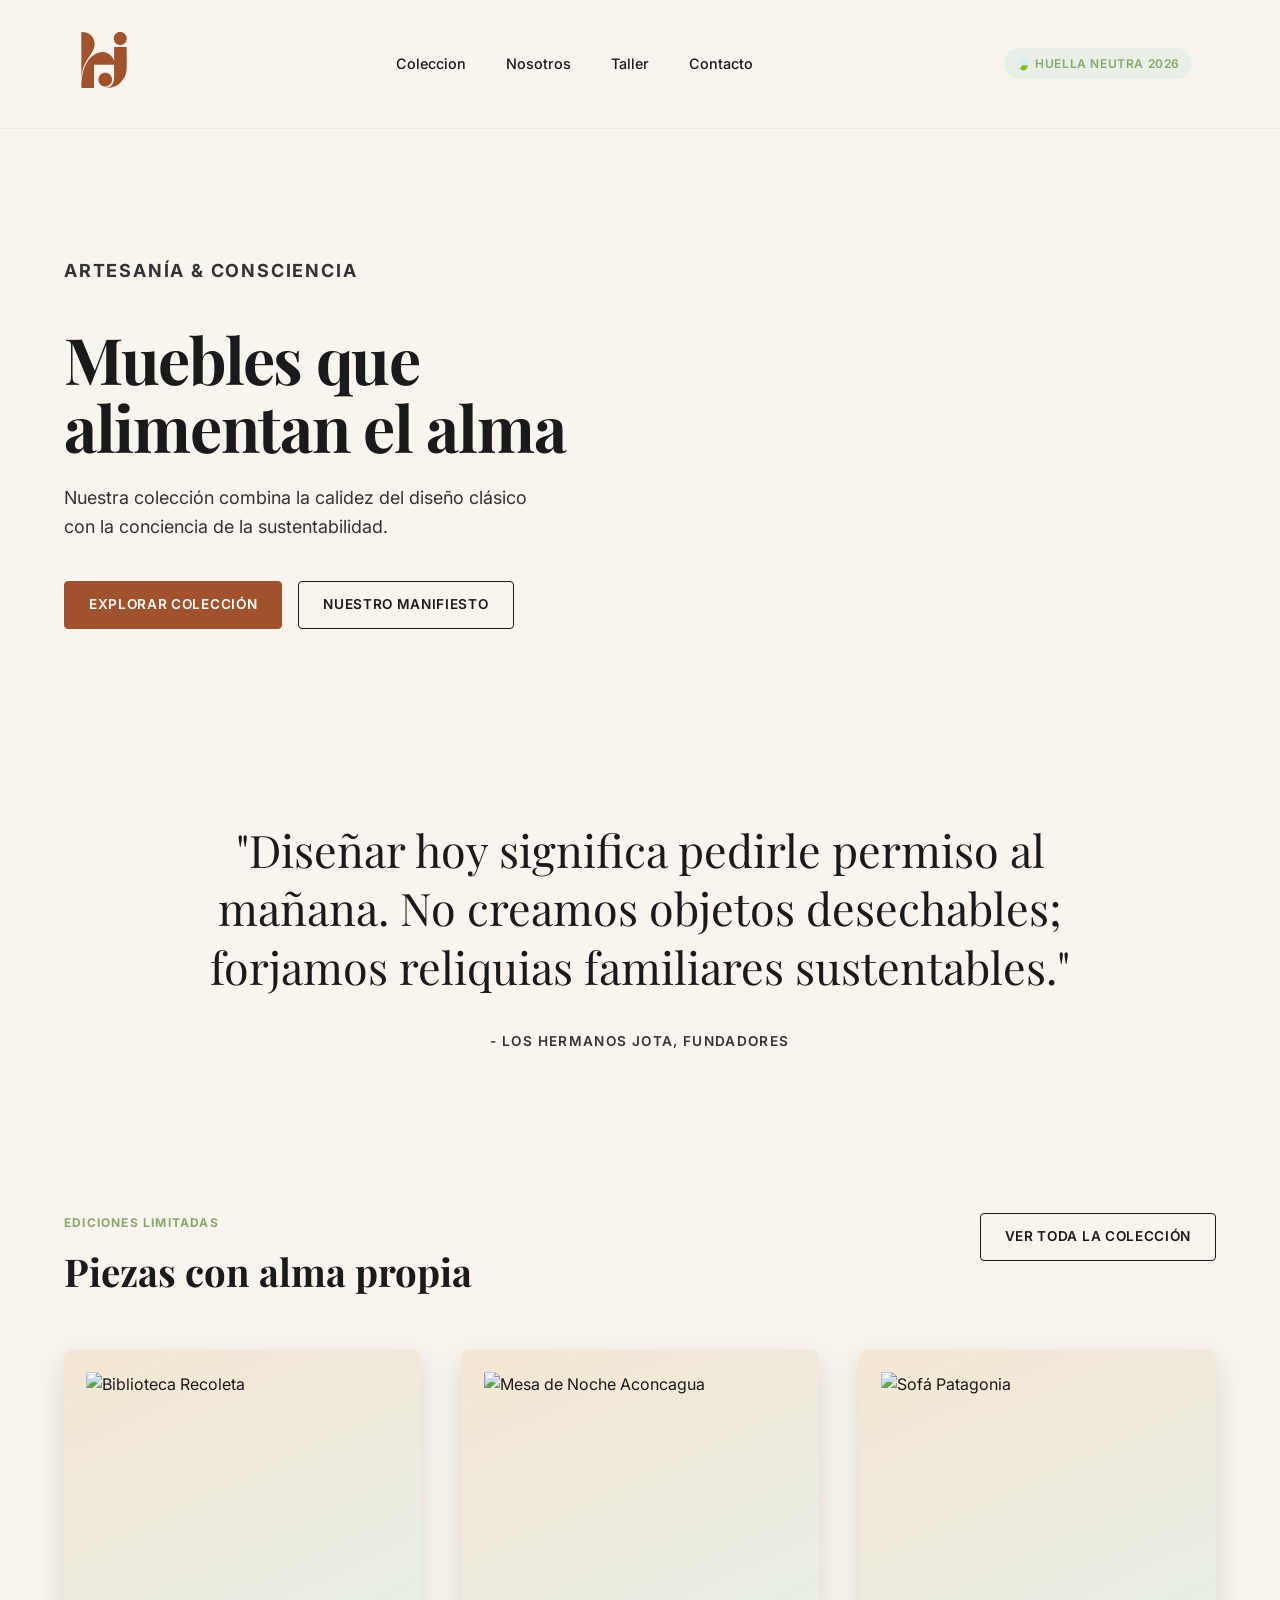
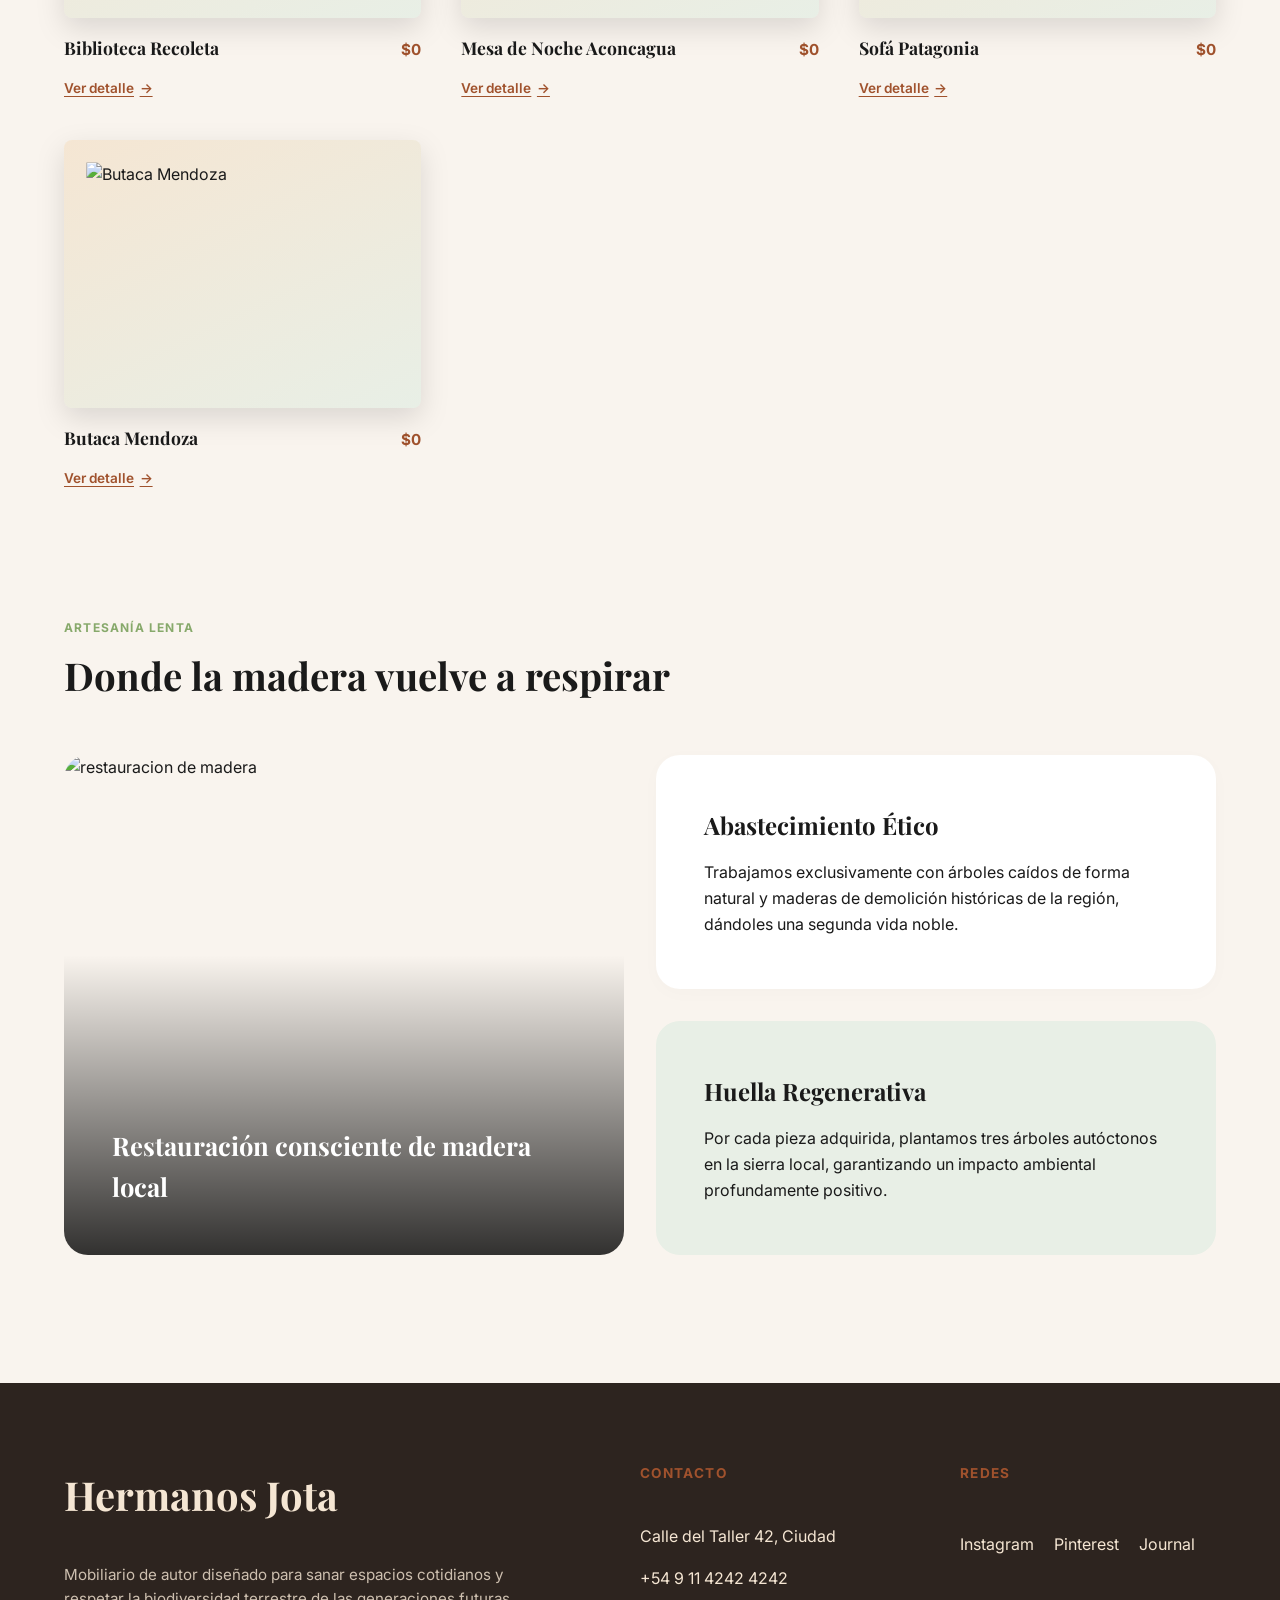
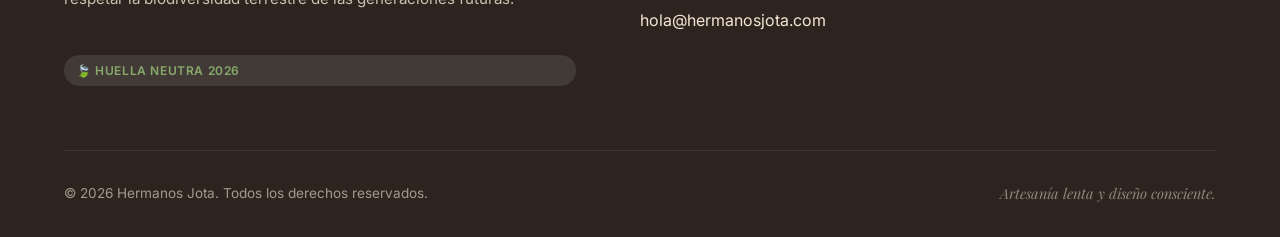
==== commit f25f9f5a: "Ajustes de formularios y estilos en CSS" ====
--- a/index.html
+++ b/index.html
@@ -11,12 +11,15 @@
     <link href="https://fonts.googleapis.com/css2?family=Inter:wght@300;400;500;700&family=Playfair+Display:ital,wght@0,400..700;1,400..700&display=swap" rel="stylesheet">
 
     <!--Para el css-->
-    <link rel="stylesheet" href="index.css">
+    <link rel="stylesheet" href="css/base.css">
+    <link rel="stylesheet" href="css/layout.css">
+    <!-- Va ultimo: lo que se escriba aca gana sobre base y layout -->
+    <link rel="stylesheet" href="css/componentes.css">
 </head>
 <body>
     <header class="encabezado-principal">
-        <!-- <a href="index.html" class="logo">hj</a> -->
-        <img src="source/logo.svg" alt="Logo Hermanos Jota" class="logo">
+       <a href="index.html"><img src="/assets/logo.svg" alt="Logo Hermanos Jota" class="logo"></a>
+
         <nav class="menu-navegacion">
             <ul>
                 <li><a href="productos.html" class="enlace-navegacion">Coleccion</a></li>
@@ -28,12 +31,7 @@
         <div class="bloque-derecho-header">
             <span class="tag-huella">🍃 HUELLA NEUTRA 2026</span>
             <button class="boton-carrito" id="boton-carrito" aria-label="Ver carrito">
-
-                <!--Icono del carrito-->
-                <img src="https://cdn-icons-png.flaticon.com/512/3144/3144456.png" alt="Carrito" class="icono-carrito">
-
-                
-                <span class="contador-carrito" id="contenedor-carrito">0</span>
+                <span class="contador-carrito" id="contador-carrito">0</span>
             </button>
         </div>
     </header>
@@ -44,16 +42,11 @@
             <div class="contenido-hero">
                 <p class="subtitulo-superior">ARTESANÍA & CONSCIENCIA</p>
                 <h1 class="titulo-hero">Muebles que <br>alimentan el alma</h1>
-                <p class="descripcion-hero">Nuestra colección combina la calidez del diseño clásico con la conciencia de la sustentabilidad.</p>
-
+                <p>Nuestra colección combina la calidez del diseño clásico con la conciencia de la sustentabilidad.</p>
                 <div class="botones-hero">
                     <a href="productos.html" class="boton-principal">Explorar colección</a> 
                     <a href="#nosotros" class="boton-secundario">Nuestro manifiesto</a>    
-                </div>                
-            </div>
-            <!--Imagen-->
-            <div class="imagen-hero-caja">
-                 <img src="source\imagen index.png" alt="Muebles de madera" class="imagen-hero">
+                </div>
             </div>
         </section>
         <section class="seccion-cita" id="nosotros">
@@ -64,101 +57,23 @@
         </section>
     <!--Productos destacados-->
         <section class="seccion-destacados">
-            <div class="destacados-header">
-             <!-- Textos agrupados a la izquierda -->
-             <div class="destacados-titulos">
-             <p class="subtitulo-superior">EDICIONES LIMITADAS</p>
-             <h2 class="titulo-seccion">Piezas Con Alma Propia</h2>
-             </div>
-              <!-- Botón que será empujado a la derecha -->
-             <a href="productos.html" class="boton-coleccion">VER TODA LA COLECCIÓN</a>
-            </div>
+            <p class="subtitulo-superior">EDICIONES LIMITADAS</p>
+            <h2>Piezas con alma propia</h2>
+            <a href="productos.html" class="boton-secundario">Ver toda la colección</a>
             <!--gancho para productos destacados JS creo-->
-            <div id="contenedor-destacados" class="contenedor-grilla">
-                <!-- Tarjeta 1 -->
-                <article class="tarjeta-producto">
-            <div class="producto-imagen-caja">
-                <img src="source/Sillón Copacabana.png" alt="Sillón Amanecer" class="producto-imagen">
-            </div>
-            <div class="producto-info">
-                <div class="producto-fila-cabecera">
-                    <h3 class="producto-nombre">Sillón Amanecer</h3>
-                    <span class="producto-precio">$890</span>
-                </div>
-                <p class="producto-descripcion">Líneas curvas inspiradas en el optimismo de los 60. Estructura de nogal recuperado y lino orgánico.</p>
-                <!-- Botón de acción -->
-                <a href="#" class="producto-enlace">Ver Detalles &rarr;</a>
-            </div>
-        </article>
-
-        <!-- Tarjeta 2 -->
-        <article class="tarjeta-producto">
-            <div class="producto-imagen-caja">
-                <img src="source/Mesa de Centro Araucaria.png" alt="Mesa Raíces" class="producto-imagen">
-            </div>
-            <div class="producto-info">
-                <div class="producto-fila-cabecera">
-                    <h3 class="producto-nombre">Mesa Raíces</h3>
-                    <span class="producto-precio">$1,250</span>
-                </div>
-                <p class="producto-descripcion">
-                    Un tributo a la imperfección de la naturaleza. Madera sólida certificada tratada con aceites vegetales.
-                </p>
-                <!--Botón de acción-->
-                <a href="#" class="producto-enlace">Ver Detalles &rarr;</a>
-            </div>
-        </article>
-
-        <!-- Tarjeta 3 -->
-        <article class="tarjeta-producto">
-            <div class="producto-imagen-caja">
-                <img src="source/Biblioteca Recoleta.png" alt="Estante Horizonte" class="producto-imagen">
-            </div>
-            <div class="producto-info">
-                <div class="producto-fila-cabecera">
-                    <h3 class="producto-nombre">Estante Horizonte</h3>
-                    <span class="producto-precio">$620</span>
-                </div>
-                <p class="producto-descripcion">
-                    Modularidad escultural. Diseñado para adaptarse de forma fluida a tus espacios de vida en constante cambio.
-                </p>
-                <!--Botón de acción-->
-                <a href="#" class="producto-enlace">Ver Detalles &rarr;</a>
-            </div>
-        </article>
-
-        <!-- Tarjeta 4 -->
-        <article class="tarjeta-producto">
-            <div class="producto-imagen-caja">
-                <img src="source/Aparador Uspallata.png" alt="Lámpara Origen" class="producto-imagen">
-            </div>
-            <div class="producto-info">
-                <div class="producto-fila-cabecera">
-                    <h3 class="producto-nombre">Lámpara Origen</h3>
-                    <span class="producto-precio">$290</span>
-                </div>
-                <p class="producto-descripcion">
-                    Pantalla de cerámica local horneada a baja temperatura para reducir las emisiones de carbono del taller.
-                </p>
-                <a href="#" class="producto-enlace">Ver Detalles &rarr;</a>
-            </div>
-        </article>
-            </div>
+            <div id="contenedor-destacados" class="contenedor-grilla"></div>
         </section>
 
     <!--Taller-->
         <section id="taller" class="seccion-taller">
             <!--Encabezado seccion taller-->
-            <div class="taller-header">
-                <!--<h2 class="titulo-seccion">Nuestro Taller</h2>-->
-                <!--<p class="descripcion-seccion">Un espacio donde la madera recuperada encuentra su segunda vida, y cada pieza es un testimonio de respeto por la naturaleza.</p>-->
-                <p class="subtitulo-superior">ARTESANÍA LENTA</p>
-                <h2 class="titulo-taller">Donde la madera vuelve a respirar</h2>
-            </div>
+            <p class="subtitulo-superior">ARTESANÍA LENTA</p>
+            <h2 class="titulo-taller">Donde la madera vuelve a respirar</h2>
+            <!---->
             <div class="contenedor-taller">
                 <!--Imagen con texto superpuesto-->
                 <div class="taller-imagen-caja">
-                    <img src="source/restauracion madera.png" alt="restauracion de madera" class="imagen-taller-foto">
+                    <img src="assets/taller.jpg" alt="restauracion de madera" class="imagen-taller-foto">
                     <h3 class="texto-superpuesto">Restauración consciente de madera local</h3>
                 </div>
                 <!--Tarjetas informativas -->
@@ -222,5 +137,6 @@
     <!--Links para los script-->
     <script src="data/productos.js"></script>
     <script src="js/home.js"></script>
+    <script src="js/carrito.js"></script>
 </body>  
 </html>
--- a/css/base.css
+++ b/css/base.css
@@ -0,0 +1,145 @@
+/* ==========================================
+   VARIABLES DE MARCA (MANUAL 2026)
+   ========================================== */
+:root {
+    --color-siena-tostado: #A0522D;
+    --color-siena-hover: #8B4513;
+    --color-verde-salvia: #87A96B;
+    --color-verde-claro: #E8EFE6;
+    --color-alabastro-calido: #F5E6D3;
+    --color-alabastro-fondo: #F9F4EE; /* Variante más clara para el fondo general */
+    --color-vara-de-oro: #D4A437;
+    --color-negro: #1A1A1A;
+    --color-gris-oscuro: #333333;
+    --color-blanco: #FFFFFF;
+    --color-marron-oscuro: #2D241F; /* Para el footer */
+
+    --font-primary: 'Inter', sans-serif;
+    --font-secondary: 'Playfair Display', serif;
+}
+
+/* ==========================================
+   RESET Y ESTILOS GLOBALES
+   ========================================== */
+* {
+    margin: 0;
+    padding: 0;
+    box-sizing: border-box;
+}
+
+body {
+    font-family: var(--font-primary);
+    background-color: var(--color-alabastro-fondo);
+    color: var(--color-negro);
+    line-height: 1.6;
+    -webkit-font-smoothing: antialiased;
+}
+
+a {
+    text-decoration: none;
+    color: inherit;
+    transition: color 0.3s ease;
+}
+
+ul {
+    list-style: none;
+}
+
+/* Tipografía de Títulos */
+h1, h2, h3, .logo, .titulo-tarjeta-taller {
+    font-family: var(--font-secondary);
+    color: var(--color-negro);
+    font-weight: 700;
+}
+
+.subtitulo-superior {
+    font-size: 0.75rem;
+    font-weight: 700;
+    letter-spacing: 0.1em;
+    color: var(--color-verde-salvia);
+    text-transform: uppercase;
+    margin-bottom: 0.5rem;
+}
+
+/* ==========================================
+   BOTONES Y ETIQUETAS
+   ========================================== */
+.boton-principal, .boton-secundario {
+    display: inline-block;
+    padding: 12px 24px;
+    font-family: var(--font-primary);
+    font-size: 0.85rem;
+    font-weight: 600;
+    text-transform: uppercase;
+    letter-spacing: 0.05em;
+    border-radius: 4px;
+    cursor: pointer;
+    transition: all 0.3s ease;
+    text-align: center;
+}
+
+.boton-principal {
+    background-color: var(--color-siena-tostado);
+    color: var(--color-blanco);
+    border: 1px solid var(--color-siena-tostado);
+}
+
+.boton-principal:hover {
+    background-color: var(--color-siena-hover);
+}
+
+.boton-secundario {
+    background-color: transparent;
+    color: var(--color-negro);
+    border: 1px solid var(--color-negro);
+}
+
+.boton-secundario:hover {
+    background-color: var(--color-negro);
+    color: var(--color-blanco);
+}
+
+.tag-huella, .tag-huella-footer {
+    background-color: var(--color-verde-claro);
+    color: var(--color-verde-salvia);
+    padding: 6px 12px;
+    border-radius: 20px;
+    font-size: 0.75rem;
+    font-weight: 600;
+    letter-spacing: 0.05em;
+}
+
+.tag-huella-footer {
+    background-color: rgba(255,255,255,0.1);
+    color: var(--color-verde-salvia);
+}
+
+/* ==========================================
+   FORMULARIOS BASE
+   ========================================== */
+label {
+    display: block;
+    font-size: 0.75rem;
+    font-weight: 600;
+    letter-spacing: 0.05em;
+    color: var(--color-gris-oscuro);
+    margin-bottom: 0.5rem;
+}
+
+.campo-formulario {
+    width: 100%;
+    padding: 12px;
+    border: 1px solid rgba(0,0,0,0.1);
+    border-radius: 4px;
+    background-color: var(--color-blanco);
+    font-family: var(--font-primary);
+    font-size: 0.9rem;
+    margin-bottom: 1.5rem;
+    transition: border-color 0.3s;
+}
+
+.campo-formulario:focus {
+    outline: none;
+    border-color: var(--color-siena-tostado);
+}
+
--- a/css/layout.css
+++ b/css/layout.css
@@ -0,0 +1,382 @@
+
+.encabezado-principal {
+    display: flex;
+    justify-content: space-between;
+    align-items: center;
+    padding: 1.25rem 5%; 
+    background-color: rgba(249, 244, 238, 0.85); 
+    backdrop-filter: blur(12px); 
+    -webkit-backdrop-filter: blur(12px);
+    border-bottom: 1px solid rgba(0, 0, 0, 0.05);
+    position: sticky;
+    top: 0;
+    z-index: 1000;
+}
+
+.logo   {
+    height: 80px; /* 120 es el tamaño original del logo segun lo que dice el manual de marca "120 para formatos digitales"*/
+    width: auto; /* y para mantener la proporción */
+}
+
+
+
+.menu-navegacion ul {
+    display: flex;
+    gap: 2.5rem;
+}
+
+.enlace-navegacion {
+    font-size: 0.9rem;
+    font-weight: 500;
+    color: var(--color-negro);
+    transition: color 0.3s ease;
+}
+
+.enlace-navegacion:hover {
+    color: var(--color-siena-tostado);
+}
+
+.bloque-derecho-header {
+    display: flex;
+    align-items: center;
+    gap: 1.5rem;
+}
+
+.boton-carrito {
+    background: none;
+    border: none;
+    font-size: 1.25rem;
+    cursor: pointer;
+    display: flex;
+    align-items: center;
+    transition: transform 0.2s ease;
+}
+
+.boton-carrito:hover {
+    transform: scale(1.05);
+}
+
+main {
+    padding: 0 5%;
+    max-width: 1440px;
+    margin: 0 auto;
+}
+
+
+section {
+    margin-bottom: 8rem;
+}
+
+.seccion-hero {
+    padding: 8rem 0 2rem;
+    max-width: 650px;
+}
+
+.titulo-hero {
+
+    font-size: clamp(3rem, 5vw, 4.5rem);
+    line-height: 1.05;
+    margin-bottom: 1.5rem;
+    letter-spacing: -0.02em;
+}
+
+.seccion-hero p {
+    font-size: 1.125rem;
+    color: var(--color-gris-oscuro);
+    margin-bottom: 2.5rem;
+    max-width: 90%;
+}
+
+.botones-hero {
+    display: flex;
+    gap: 1rem;
+    flex-wrap: wrap; 
+}
+
+
+.seccion-cita {
+    padding: 2rem 0;
+    text-align: center;
+    max-width: 900px;
+    margin: 0 auto 8rem;
+}
+
+.texto-cita {
+    font-family: var(--font-secondary);
+    font-size: clamp(2rem, 3.5vw, 3rem);
+    line-height: 1.3;
+    margin-bottom: 2rem;
+    color: var(--color-negro);
+}
+
+.autor-cita {
+    font-size: 0.85rem;
+    font-weight: 600;
+    color: var(--color-gris-oscuro);
+    font-style: normal;
+    letter-spacing: 0.1em;
+    text-transform: uppercase;
+}
+
+
+.seccion-destacados {
+    position: relative; 
+}
+
+.seccion-destacados h2 {
+    font-size: clamp(2rem, 3vw, 2.75rem);
+    margin-bottom: 3rem;
+    max-width: 70%; 
+}
+
+.seccion-destacados .boton-secundario {
+    position: absolute;
+    top: 0;
+    right: 0;
+}
+
+.contenedor-grilla {
+    display: grid;
+    grid-template-columns: repeat(auto-fill, minmax(300px, 1fr));
+    gap: 2.5rem;
+}
+
+
+.seccion-taller .titulo-taller {
+    font-size: clamp(2rem, 3vw, 2.75rem);
+    margin-bottom: 3rem;
+}
+
+.contenedor-taller {
+    display: grid;
+    grid-template-columns: 1fr 1fr;
+    gap: 2rem;
+    align-items: stretch;
+}
+
+.taller-imagen-caja {
+    position: relative;
+    border-radius: 24px; 
+    overflow: hidden;
+    min-height: 500px;
+}
+
+.imagen-taller-foto {
+    width: 100%;
+    height: 100%;
+    object-fit: cover;
+    transition: transform 0.5s ease;
+}
+
+.taller-imagen-caja:hover .imagen-taller-foto {
+    transform: scale(1.03); 
+}
+
+.texto-superpuesto {
+    position: absolute;
+    inset: 0;
+    background: linear-gradient(to top, rgba(0,0,0,0.8) 0%, transparent 60%);
+    color: var(--color-blanco);
+    font-size: clamp(1.5rem, 2vw, 2rem);
+    display: flex;
+    align-items: flex-end;
+    padding: 3rem;
+    margin: 0;
+}
+
+.taller-tarjetas-caja {
+    display: flex;
+    flex-direction: column;
+    gap: 2rem;
+}
+
+.tarjeta-info-taller {
+    padding: 3rem;
+    border-radius: 24px;
+    flex: 1;
+    display: flex;
+    flex-direction: column;
+    justify-content: center;
+}
+
+.tarjeta-clara {
+    background-color: var(--color-blanco);
+    box-shadow: 0 4px 20px rgba(0,0,0,0.02); /* Sombra sutil */
+}
+
+.tarjeta-verde {
+    background-color: var(--color-verde-claro);
+}
+
+.titulo-tarjeta-taller {
+    font-size: 1.5rem;
+    margin-bottom: 1rem;
+}
+
+.seccion-contacto-pagina {
+    display: grid;
+    grid-template-columns: 1fr 1.2fr; /* El formulario toma un poco más de espacio */
+    gap: 5rem;
+    padding: 4rem 0;
+}
+
+.titulo-contacto {
+    font-size: clamp(3rem, 4vw, 4rem);
+    line-height: 1.1;
+    margin-bottom: 1.5rem;
+}
+
+.descripcion-contacto {
+    font-size: 1.125rem;
+    color: var(--color-gris-oscuro);
+    margin-bottom: 3rem;
+}
+
+.info-contacto-pagina .dato-contacto {
+    display: flex;
+    align-items: center;
+    gap: 0.5rem;
+    margin-bottom: 1rem;
+    font-weight: 500;
+}
+
+.formulario-contacto > div:first-child {
+    display: grid;
+    grid-template-columns: 1fr 1fr;
+    gap: 1.5rem;
+}
+
+.campo-formulario {
+    background-color: transparent;
+    border: 1px solid rgba(0, 0, 0, 0.15);
+}
+
+textarea.campo-formulario {
+    resize: vertical;
+    min-height: 120px;
+}
+
+.formulario-contacto .boton-principal {
+    width: 100%;
+    margin-top: 1rem;
+    padding: 1rem;
+}
+
+.pie-pagina {
+    background-color: var(--color-marron-oscuro);
+    color: var(--color-alabastro-calido);
+    padding: 5rem 5% 2rem; 
+}
+
+.footer-contenido {
+    display: grid;
+    grid-template-columns: 2fr 1fr 1fr;
+    gap: 4rem;
+    margin-bottom: 4rem;
+}
+
+.footer-logo {
+    color: var(--color-alabastro-calido);
+    font-size: 2.5rem;
+    margin-bottom: 1.5rem;
+}
+
+.footer-descripcion {
+    opacity: 0.8;
+    margin-bottom: 2rem;
+    max-width: 450px;
+    font-size: 0.95rem;
+}
+
+.footer-titulo-seccion {
+    font-family: var(--font-primary);
+    font-size: 0.85rem;
+    letter-spacing: 0.1em;
+    color: var(--color-siena-tostado);
+    margin-bottom: 1.5rem;
+}
+
+.footer-linea {
+    border: none;
+    height: 1px;
+    background-color: rgba(245, 230, 211, 0.1); 
+    margin-bottom: 2rem;
+}
+
+.footer-inferior {
+    display: flex;
+    justify-content: space-between;
+    font-size: 0.85rem;
+    opacity: 0.6;
+}
+
+@media (max-width: 1024px) {
+    .contenedor-taller, 
+    .seccion-contacto-pagina {
+        gap: 3rem;
+    }
+}
+
+@media (max-width: 768px) {
+  
+    .encabezado-principal {
+        flex-direction: column;
+        padding: 1.5rem;
+        gap: 1.5rem;
+    }
+    
+    .menu-navegacion ul {
+        flex-wrap: wrap;
+        justify-content: center;
+        gap: 1.5rem;
+    }
+    
+    section {
+        margin-bottom: 5rem;
+    }
+
+    .seccion-hero {
+        padding: 4rem 0 0;
+        text-align: center;
+        margin: 0 auto;
+    }
+
+    .botones-hero {
+        justify-content: center;
+    }
+
+   
+    .seccion-destacados h2 {
+        max-width: 100%;
+        margin-bottom: 1.5rem;
+    }
+    
+    .seccion-destacados .boton-secundario {
+        position: relative;
+        display: block;
+        margin-bottom: 2rem;
+        text-align: center;
+    }
+
+    .contenedor-taller, 
+    .seccion-contacto-pagina,
+    .footer-contenido {
+        grid-template-columns: 1fr;
+    }
+
+    .formulario-contacto > div:first-child {
+        grid-template-columns: 1fr;
+        gap: 0;
+    }
+
+    .taller-imagen-caja {
+        min-height: 350px;
+    }
+
+    .footer-inferior {
+        flex-direction: column;
+        align-items: center;
+        gap: 1rem;
+        text-align: center;
+    }
+}
--- a/css/componentes.css
+++ b/css/componentes.css
@@ -0,0 +1,445 @@
+/* ============================================================
+   componentes.css  -  HOJA DE TRABAJO PENDIENTE
+
+   base.css   -> variables, reset y tipografia   (Matias)
+   layout.css -> estructura y responsive         (Matias)
+   este       -> lo que todavia no tiene estilos
+
+   Se carga ULTIMO en las 4 paginas, asi lo que se escriba aca
+   gana sobre las otras dos hojas sin pelear especificidad.
+   ============================================================ */
+
+
+/* ------------------------------------------------------------
+   RESCATADO de index.css (Lauchax)
+   Son las dos unicas reglas suyas que no estaban en base/layout.
+   ------------------------------------------------------------ */
+
+/* La bolita con el numero, arriba a la derecha del boton del carrito.
+
+   OJO: el .boton-carrito de layout.css NO es position: relative. Sin esto,
+   la bolita se posiciona contra el header (que es sticky, o sea posicionado)
+   y se sale 8px de la pantalla, generando scroll horizontal en las 4 paginas. */
+.boton-carrito {
+    position: relative;
+}
+
+.contador-carrito {
+    position: absolute;
+    top: -7px;
+    right: -8px;
+    min-width: 18px;
+    height: 18px;
+    padding: 0 4px;
+    border-radius: 9999px;
+    background-color: var(--color-siena-tostado, #A0522D);
+    color: var(--color-blanco, #FFFFFF);
+    font-family: var(--font-primary, 'Inter', sans-serif);
+    font-size: 0.7rem;
+    font-weight: 700;
+    line-height: 1;
+    display: flex;
+    align-items: center;
+    justify-content: center;
+    pointer-events: none; /* que no robe los clicks del boton */
+    z-index: 2;
+}
+
+.contenido-hero {
+    flex: 1;
+    max-width: 540px;
+    display: flex;
+    flex-direction: column;
+    align-items: flex-start;
+}
+
+
+/* ------------------------------------------------------------
+   UTILIDAD QUE NECESITAN DOS ARCHIVOS DE JS
+
+   js/carrito.js  -> se la pone al contador cuando esta en cero
+   js/contacto.js -> se la saca al mensaje de exito al enviar bien
+
+   Sin esta regla el mensaje de exito se ve desde que carga la
+   pagina, antes de que nadie envie nada.
+   ------------------------------------------------------------ */
+
+.oculto {
+    display: none !important;
+}
+
+
+/* ============================================================
+   DE ACA PARA ABAJO ESTA TODO POR ESCRIBIR
+   El detalle de cada bloque va en el documento aparte.
+   ============================================================ */
+
+
+/* --- Tarjetas de producto (home, catalogo y recomendados) --- */
+/* .contenedor-grilla ya esta en layout.css. Falta lo de adentro: */
+
+.tarjeta-producto {
+    display: grid;
+    grid-template-columns: 1fr auto;
+    grid-template-areas:
+        "imagen     imagen"
+        "nombre     precio"
+        "descripcion descripcion"
+        "boton      boton";
+    row-gap: 0.4rem;
+    column-gap: 0.75rem;
+}
+
+.imagen-producto {
+    grid-area: imagen;
+    width: 100%;
+    aspect-ratio: 4 / 3;
+    object-fit: contain;
+    padding: 1.4rem;
+    border-radius: 8px;
+    margin-bottom: 0.6rem;
+    background: linear-gradient(155deg, var(--color-alabastro-calido), var(--color-verde-claro));
+    filter: drop-shadow(0 10px 14px rgba(0, 0, 0, 0.12));
+}
+
+.nombre-producto {
+    grid-area: nombre;
+    font-size: 1.1rem;
+    align-self: baseline;
+}
+
+.precio-producto {
+    grid-area: precio;
+    font-family: var(--font-primary);
+    font-weight: 700;
+    font-size: 0.95rem;
+    color: var(--color-siena-tostado);
+    white-space: nowrap;
+    justify-self: end;
+    align-self: baseline;
+}
+
+.descripcion-producto {
+    grid-area: descripcion;
+    font-size: 0.88rem;
+    color: var(--color-gris-oscuro);
+    display: -webkit-box;
+    -webkit-line-clamp: 3;
+    -webkit-box-orient: vertical;
+    overflow: hidden;
+}
+
+
+
+.boton-ver-detalle {
+    grid-area: boton;
+    justify-self: start;
+    display: inline-flex;
+    align-items: center;
+    gap: 0.35rem;
+    font-family: var(--font-primary);
+    font-weight: 600;
+    font-size: 0.85rem;
+    color: var(--color-siena-tostado);
+    text-decoration: underline;
+    text-underline-offset: 3px;
+    margin-top: 0.2rem;
+}
+
+.boton-ver-detalle::after {
+    content: "→";
+    text-decoration: none;
+}
+
+.boton-ver-detalle:hover {
+    color: var(--color-siena-hover);
+}
+
+
+/* --- Pagina de catalogo --- */
+/* .pagina-catalogo .encabezado-catalogo .titulo-catalogo
+   .descripcion-catalogo .contenedor-filtros #campo-busqueda
+   .seccion-grilla-catalogo .contenedor-boton-cargar            */
+
+
+/* --- Pagina de detalle --- */
+/* .imagen-detalle .info-detalle .nombre-detalle .descripcion-detalle
+   .ficha-tecnica .fila-ficha .etiqueta-ficha .valor-ficha
+   .precio-detalle .seccion-historia .contenedor-historia
+   .titulo-historia .descripcion-historia                       */
+
+
+/* --- Formulario de contacto (validacion) --- */
+/* .grupo-campo .fila-formulario .mensaje-error .mensaje-exito
+   .campo--error                                                */
+
+
+/* --- Footer (lo que falta) --- */
+/* .footer-columna .info-marca .footer-redes .footer-eslogan     */
+
+/* ==========================================================================
+   1. PÁGINA DE CATÁLOGO
+   ========================================================================== */
+
+/* ==========================================================================
+   1. PÁGINA DE CATÁLOGO
+   ========================================================================== */
+
+.pagina-catalogo {
+  max-width: 1200px;
+  margin: 0 auto;
+  padding: 3rem 1.5rem;
+}
+
+.encabezado-catalogo {
+  text-align: center;
+  margin-bottom: 3rem;
+}
+
+.titulo-catalogo {
+  font-size: 2.5rem;
+  margin-bottom: 0.75rem;
+}
+
+.descripcion-catalogo {
+  font-size: 1rem;
+  color: var(--color-gris-oscuro);
+  max-width: 600px;
+  margin: 0 auto;
+}
+
+.contenedor-filtros {
+  display: flex;
+  justify-content: center;
+  align-items: center;
+  margin-bottom: 2.5rem;
+}
+
+#campo-busqueda {
+  width: 100%;
+  max-width: 450px;
+  padding: 12px 16px;
+  border: 1px solid rgba(0, 0, 0, 0.15);
+  border-radius: 4px;
+  background-color: var(--color-blanco);
+  font-family: var(--font-primary);
+  font-size: 0.9rem;
+  color: var(--color-negro);
+  transition: border-color 0.3s ease, box-shadow 0.3s ease;
+}
+
+#campo-busqueda:focus {
+  outline: none;
+  border-color: var(--color-siena-tostado);
+  box-shadow: 0 0 0 3px rgba(160, 82, 45, 0.15);
+}
+
+.seccion-grilla-catalogo {
+  display: grid;
+  grid-template-columns: repeat(auto-fill, minmax(280px, 1fr));
+  gap: 2rem;
+  margin-bottom: 3rem;
+}
+
+.contenedor-boton-cargar {
+  display: flex;
+  justify-content: center;
+  margin-top: 2rem;
+}
+
+
+/* ==========================================================================
+   2. PÁGINA DE DETALLE
+   ========================================================================== */
+
+.imagen-detalle {
+  width: 100%;
+  max-width: 550px;
+  height: auto;
+  border-radius: 4px;
+  object-fit: cover;
+}
+
+.info-detalle {
+  display: flex;
+  flex-direction: column;
+  gap: 1.25rem;
+}
+
+.nombre-detalle {
+  font-size: 2.25rem;
+  line-height: 1.2;
+}
+
+.descripcion-detalle {
+  font-size: 1rem;
+  color: var(--color-gris-oscuro);
+  line-height: 1.7;
+}
+
+.ficha-tecnica {
+  width: 100%;
+  border-collapse: collapse;
+  margin: 1.5rem 0;
+  background-color: var(--color-blanco);
+  border-radius: 4px;
+  overflow: hidden;
+  border: 1px solid rgba(0, 0, 0, 0.05);
+}
+
+.fila-ficha {
+  border-bottom: 1px solid rgba(0, 0, 0, 0.08);
+}
+
+.fila-ficha:last-child {
+  border-bottom: none;
+}
+
+.etiqueta-ficha {
+  padding: 12px 16px;
+  font-size: 0.85rem;
+  font-weight: 600;
+  color: var(--color-gris-oscuro);
+  text-align: left;
+  text-transform: uppercase;
+  letter-spacing: 0.05em;
+  width: 40%;
+  background-color: rgba(245, 230, 211, 0.2);
+}
+
+.valor-ficha {
+  padding: 12px 16px;
+  font-size: 0.9rem;
+  color: var(--color-negro);
+}
+
+.precio-detalle {
+  font-family: var(--font-secondary);
+  font-size: 2rem;
+  font-weight: 700;
+  color: var(--color-siena-tostado);
+}
+
+.seccion-historia {
+  margin-top: 3.5rem;
+  padding-top: 2.5rem;
+  border-top: 1px solid rgba(0, 0, 0, 0.1);
+}
+
+.contenedor-historia {
+  max-width: 800px;
+  margin: 0 auto;
+  background-color: var(--color-blanco);
+  padding: 2.5rem;
+  border-radius: 4px;
+  border-left: 4px solid var(--color-verde-salvia);
+}
+
+.titulo-historia {
+  font-size: 1.75rem;
+  margin-bottom: 1rem;
+}
+
+.descripcion-historia {
+  font-size: 1rem;
+  color: var(--color-gris-oscuro);
+  line-height: 1.7;
+}
+
+
+/* ==========================================================================
+   3. FORMULARIO DE CONTACTO (VALIDACIÓN)
+   ========================================================================== */
+
+.grupo-campo {
+  display: flex;
+  flex-direction: column;
+  margin-bottom: 0.5rem;
+}
+
+.fila-formulario {
+  display: flex;
+  gap: 1.5rem;
+  width: 100%;
+}
+
+.fila-formulario .grupo-campo {
+  flex: 1;
+}
+
+.mensaje-error {
+  font-size: 0.75rem;
+  font-weight: 600;
+  color: #C53030;
+  margin-top: -1rem;
+  margin-bottom: 1rem;
+  display: block;
+}
+
+.mensaje-exito {
+  font-size: 0.85rem;
+  font-weight: 600;
+  color: #276749;
+  background-color: var(--color-verde-claro);
+  border: 1px solid var(--color-verde-salvia);
+  padding: 12px 16px;
+  border-radius: 4px;
+  margin-top: 1rem;
+  text-align: center;
+}
+
+.campo--error {
+  border-color: #C53030 !important;
+  background-color: #FFF5F5;
+}
+
+.campo--error:focus {
+  border-color: #C53030 !important;
+  box-shadow: 0 0 0 3px rgba(197, 48, 48, 0.15) !important;
+}
+
+
+/* ==========================================================================
+   4. FOOTER (LO QUE FALTA)
+   ========================================================================== */
+
+.footer-columna {
+  display: flex;
+  flex-direction: column;
+  gap: 1rem;
+  flex: 1;
+  min-width: 220px;
+}
+
+.info-marca {
+  display: flex;
+  flex-direction: column;
+  gap: 0.75rem;
+  color: var(--color-alabastro-calido);
+}
+
+.footer-redes {
+  display: flex;
+  align-items: center;
+  gap: 1.25rem;
+  margin-top: 0.5rem;
+}
+
+.footer-redes a {
+  color: var(--color-alabastro-calido);
+  transition: color 0.3s ease, transform 0.3s ease;
+}
+
+.footer-redes a:hover {
+  color: var(--color-vara-de-oro);
+  transform: translateY(-2px);
+}
+
+.footer-eslogan {
+  font-family: var(--font-secondary);
+  font-size: 0.9rem;
+  font-style: italic;
+  color: var(--color-alabastro-calido);
+  opacity: 0.85;
+  line-height: 1.5;
+}
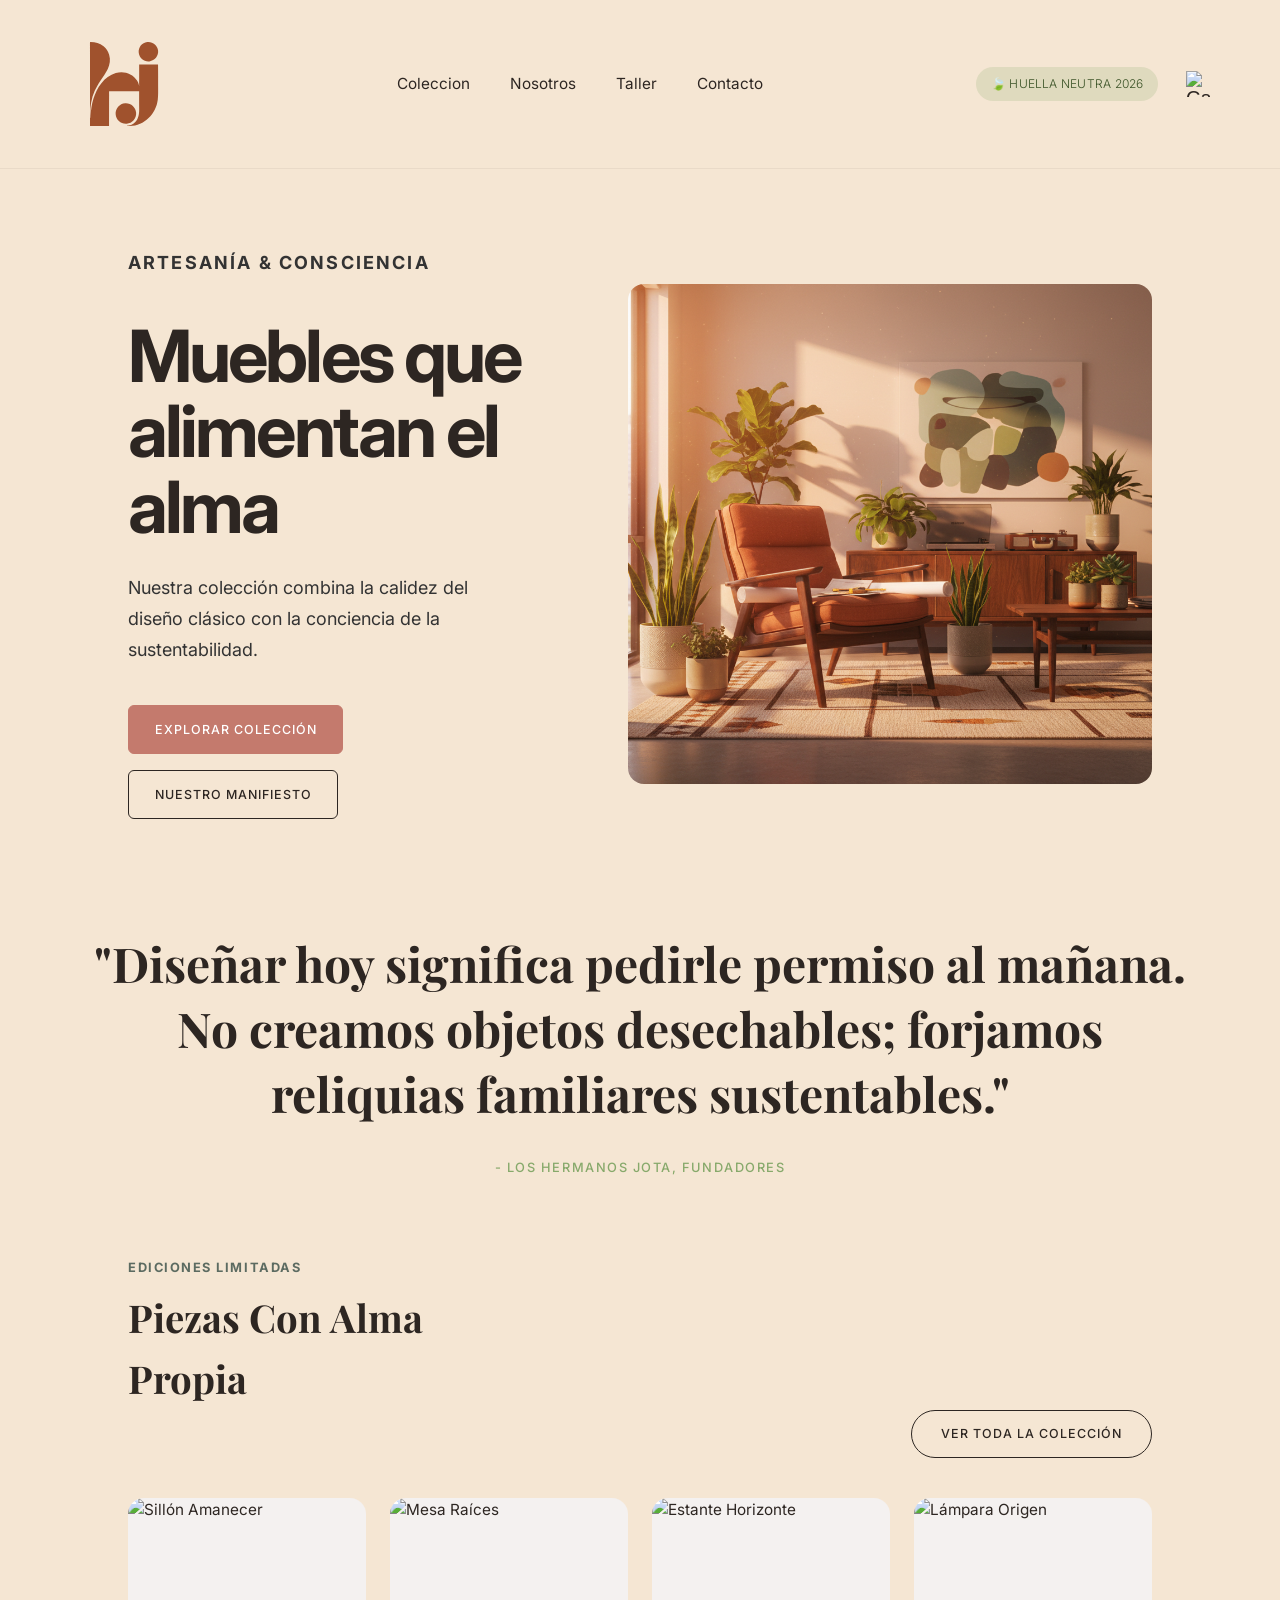
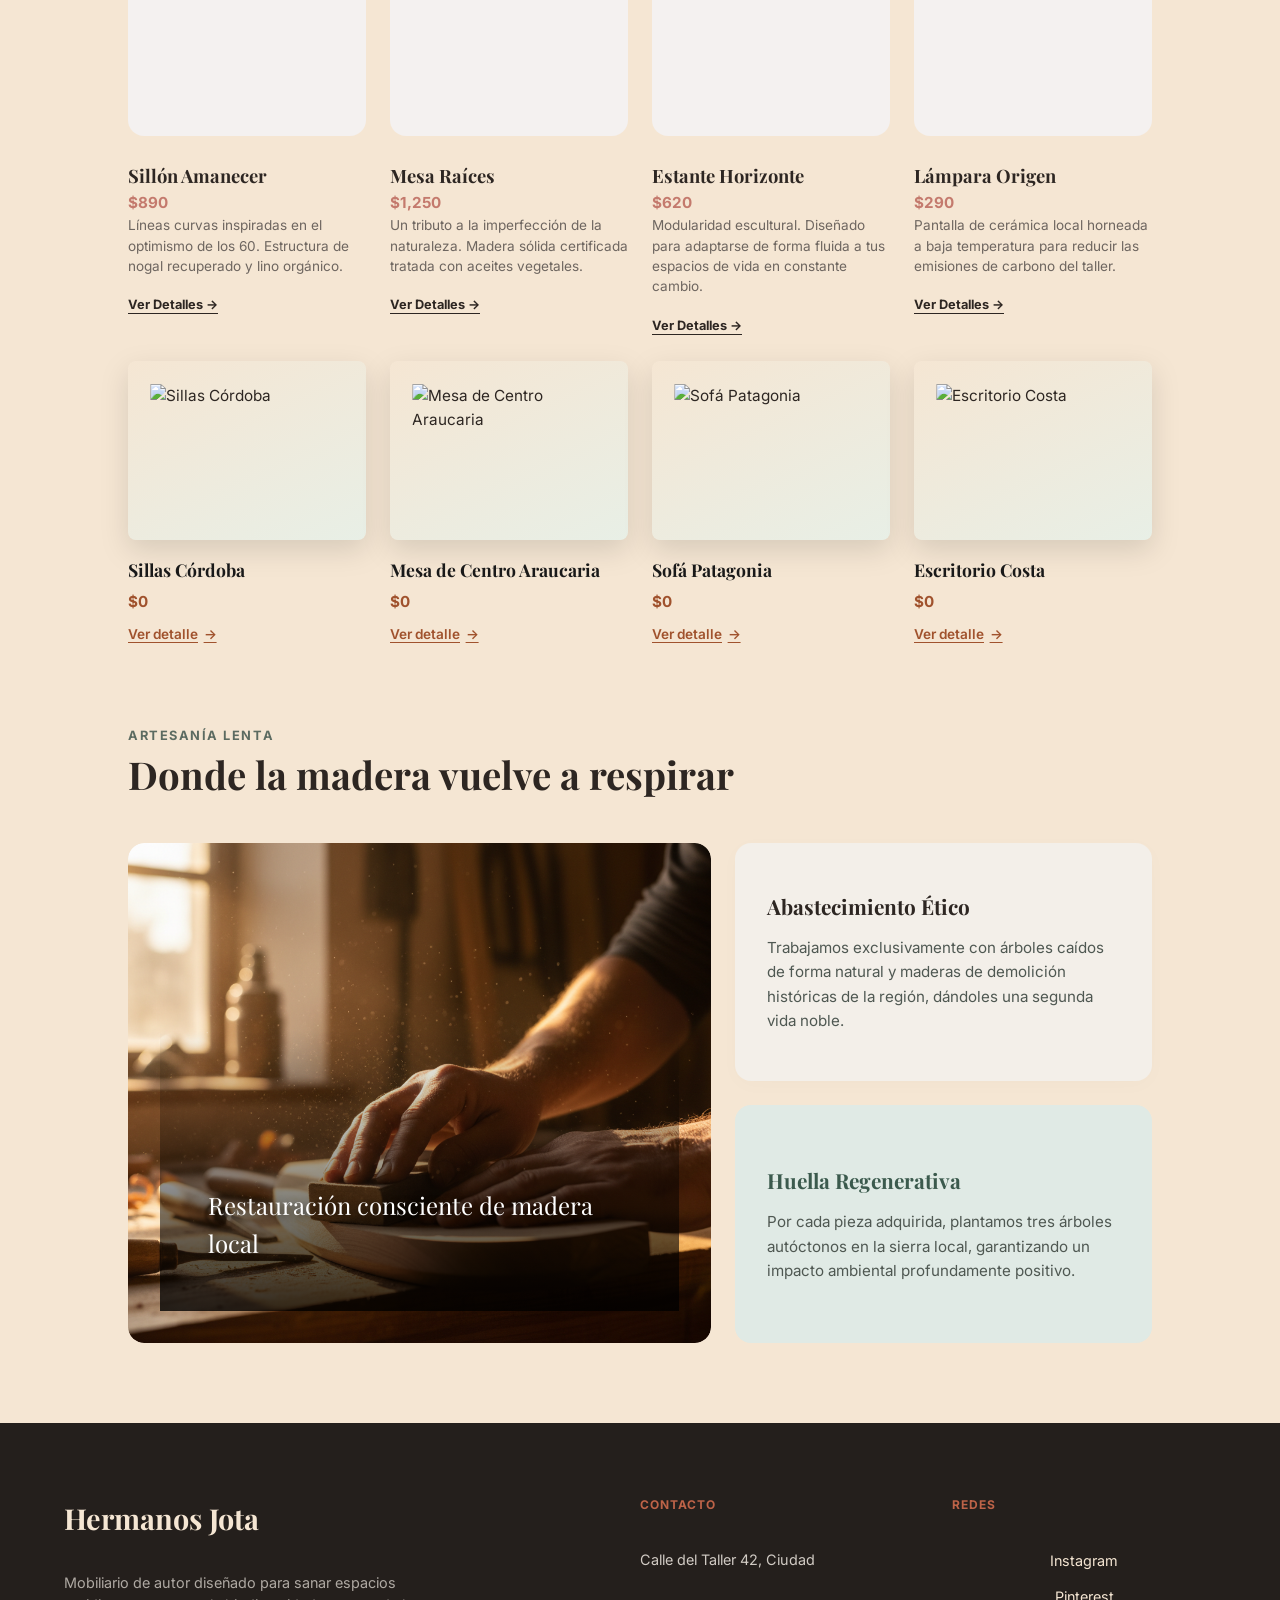
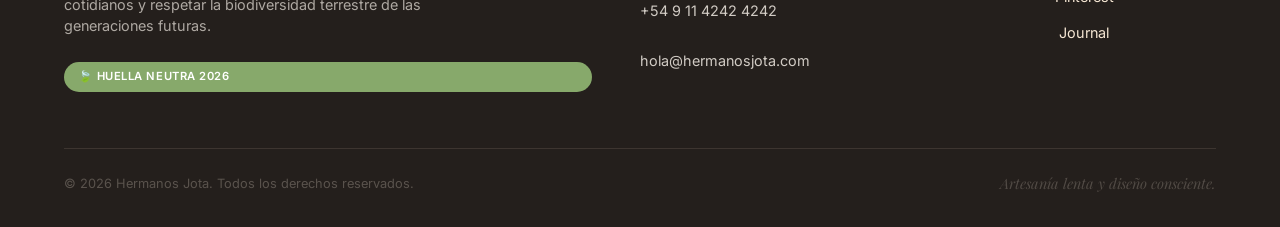
==== commit 449a917f: "Merge branch 'Css-LA'" ====
--- a/index.html
+++ b/index.html
@@ -11,15 +11,16 @@
     <link href="https://fonts.googleapis.com/css2?family=Inter:wght@300;400;500;700&family=Playfair+Display:ital,wght@0,400..700;1,400..700&display=swap" rel="stylesheet">
 
     <!--Para el css-->
-    <link rel="stylesheet" href="css/base.css">
-    <link rel="stylesheet" href="css/layout.css">
-    <!-- Va ultimo: lo que se escriba aca gana sobre base y layout -->
-    <link rel="stylesheet" href="css/componentes.css">
+<link rel="stylesheet" href="css/base.css">
+<link rel="stylesheet" href="css/layout.css">
+<!-- Va ultimo: lo que se escriba aca gana sobre base y layout -->
+<link rel="stylesheet" href="css/componentes.css">
+<link rel="stylesheet" href="index.css">
 </head>
 <body>
     <header class="encabezado-principal">
-       <a href="index.html"><img src="/assets/logo.svg" alt="Logo Hermanos Jota" class="logo"></a>
-
+        <!-- <a href="index.html" class="logo">hj</a> -->
+        <img src="source/logo.svg" alt="Logo Hermanos Jota" class="logo">
         <nav class="menu-navegacion">
             <ul>
                 <li><a href="productos.html" class="enlace-navegacion">Coleccion</a></li>
@@ -31,7 +32,10 @@
         <div class="bloque-derecho-header">
             <span class="tag-huella">🍃 HUELLA NEUTRA 2026</span>
             <button class="boton-carrito" id="boton-carrito" aria-label="Ver carrito">
-                <span class="contador-carrito" id="contador-carrito">0</span>
+<!--Icono del carrito-->
+<img src="https://cdn-icons-png.flaticon.com/512/3144/3144456.png" alt="Carrito" class="icono-carrito">
+
+<span class="contador-carrito" id="contador-carrito">0</span>
             </button>
         </div>
     </header>
@@ -42,11 +46,16 @@
             <div class="contenido-hero">
                 <p class="subtitulo-superior">ARTESANÍA & CONSCIENCIA</p>
                 <h1 class="titulo-hero">Muebles que <br>alimentan el alma</h1>
-                <p>Nuestra colección combina la calidez del diseño clásico con la conciencia de la sustentabilidad.</p>
+                <p class="descripcion-hero">Nuestra colección combina la calidez del diseño clásico con la conciencia de la sustentabilidad.</p>
+
                 <div class="botones-hero">
                     <a href="productos.html" class="boton-principal">Explorar colección</a> 
                     <a href="#nosotros" class="boton-secundario">Nuestro manifiesto</a>    
-                </div>
+                </div>                
+            </div>
+            <!--Imagen-->
+            <div class="imagen-hero-caja">
+                 <img src="source\imagen index.png" alt="Muebles de madera" class="imagen-hero">
             </div>
         </section>
         <section class="seccion-cita" id="nosotros">
@@ -57,23 +66,101 @@
         </section>
     <!--Productos destacados-->
         <section class="seccion-destacados">
-            <p class="subtitulo-superior">EDICIONES LIMITADAS</p>
-            <h2>Piezas con alma propia</h2>
-            <a href="productos.html" class="boton-secundario">Ver toda la colección</a>
+            <div class="destacados-header">
+             <!-- Textos agrupados a la izquierda -->
+             <div class="destacados-titulos">
+             <p class="subtitulo-superior">EDICIONES LIMITADAS</p>
+             <h2 class="titulo-seccion">Piezas Con Alma Propia</h2>
+             </div>
+              <!-- Botón que será empujado a la derecha -->
+             <a href="productos.html" class="boton-coleccion">VER TODA LA COLECCIÓN</a>
+            </div>
             <!--gancho para productos destacados JS creo-->
-            <div id="contenedor-destacados" class="contenedor-grilla"></div>
+            <div id="contenedor-destacados" class="contenedor-grilla">
+                <!-- Tarjeta 1 -->
+                <article class="tarjeta-producto">
+            <div class="producto-imagen-caja">
+                <img src="source/Sillón Copacabana.png" alt="Sillón Amanecer" class="producto-imagen">
+            </div>
+            <div class="producto-info">
+                <div class="producto-fila-cabecera">
+                    <h3 class="producto-nombre">Sillón Amanecer</h3>
+                    <span class="producto-precio">$890</span>
+                </div>
+                <p class="producto-descripcion">Líneas curvas inspiradas en el optimismo de los 60. Estructura de nogal recuperado y lino orgánico.</p>
+                <!-- Botón de acción -->
+                <a href="#" class="producto-enlace">Ver Detalles &rarr;</a>
+            </div>
+        </article>
+
+        <!-- Tarjeta 2 -->
+        <article class="tarjeta-producto">
+            <div class="producto-imagen-caja">
+                <img src="source/Mesa de Centro Araucaria.png" alt="Mesa Raíces" class="producto-imagen">
+            </div>
+            <div class="producto-info">
+                <div class="producto-fila-cabecera">
+                    <h3 class="producto-nombre">Mesa Raíces</h3>
+                    <span class="producto-precio">$1,250</span>
+                </div>
+                <p class="producto-descripcion">
+                    Un tributo a la imperfección de la naturaleza. Madera sólida certificada tratada con aceites vegetales.
+                </p>
+                <!--Botón de acción-->
+                <a href="#" class="producto-enlace">Ver Detalles &rarr;</a>
+            </div>
+        </article>
+
+        <!-- Tarjeta 3 -->
+        <article class="tarjeta-producto">
+            <div class="producto-imagen-caja">
+                <img src="source/Biblioteca Recoleta.png" alt="Estante Horizonte" class="producto-imagen">
+            </div>
+            <div class="producto-info">
+                <div class="producto-fila-cabecera">
+                    <h3 class="producto-nombre">Estante Horizonte</h3>
+                    <span class="producto-precio">$620</span>
+                </div>
+                <p class="producto-descripcion">
+                    Modularidad escultural. Diseñado para adaptarse de forma fluida a tus espacios de vida en constante cambio.
+                </p>
+                <!--Botón de acción-->
+                <a href="#" class="producto-enlace">Ver Detalles &rarr;</a>
+            </div>
+        </article>
+
+        <!-- Tarjeta 4 -->
+        <article class="tarjeta-producto">
+            <div class="producto-imagen-caja">
+                <img src="source/Aparador Uspallata.png" alt="Lámpara Origen" class="producto-imagen">
+            </div>
+            <div class="producto-info">
+                <div class="producto-fila-cabecera">
+                    <h3 class="producto-nombre">Lámpara Origen</h3>
+                    <span class="producto-precio">$290</span>
+                </div>
+                <p class="producto-descripcion">
+                    Pantalla de cerámica local horneada a baja temperatura para reducir las emisiones de carbono del taller.
+                </p>
+                <a href="#" class="producto-enlace">Ver Detalles &rarr;</a>
+            </div>
+        </article>
+            </div>
         </section>
 
     <!--Taller-->
         <section id="taller" class="seccion-taller">
             <!--Encabezado seccion taller-->
-            <p class="subtitulo-superior">ARTESANÍA LENTA</p>
-            <h2 class="titulo-taller">Donde la madera vuelve a respirar</h2>
-            <!---->
+            <div class="taller-header">
+                <!--<h2 class="titulo-seccion">Nuestro Taller</h2>-->
+                <!--<p class="descripcion-seccion">Un espacio donde la madera recuperada encuentra su segunda vida, y cada pieza es un testimonio de respeto por la naturaleza.</p>-->
+                <p class="subtitulo-superior">ARTESANÍA LENTA</p>
+                <h2 class="titulo-taller">Donde la madera vuelve a respirar</h2>
+            </div>
             <div class="contenedor-taller">
                 <!--Imagen con texto superpuesto-->
                 <div class="taller-imagen-caja">
-                    <img src="assets/taller.jpg" alt="restauracion de madera" class="imagen-taller-foto">
+                    <img src="source/restauracion madera.png" alt="restauracion de madera" class="imagen-taller-foto">
                     <h3 class="texto-superpuesto">Restauración consciente de madera local</h3>
                 </div>
                 <!--Tarjetas informativas -->
--- a/index.css
+++ b/index.css
@@ -0,0 +1,642 @@
+*{
+margin: 0%;
+padding: 0%;
+}
+
+body {
+    font-family: 'Inter', sans-serif;
+    font-weight: 400;/* Regular */
+    font-size: 11.5pt;/* Rango 11-12pt del manual */
+    line-height: 1.6;
+    background-color: #F5E6D3;/* Alabastro Cálido */
+    color: #2D2622;
+}
+
+/* Contenedor Principal (Header) */
+.encabezado-principal {
+    display: flex;
+    justify-content: space-between;
+    align-items: center;
+    padding: 1.5rem 4rem; 
+    background-color: #F5E6D3;/* Alabastro Cálido */
+    position: sticky;
+    top: 0;
+    z-index: 100;
+}
+
+/* Logo */
+.logo {
+    width: 120px;/* Ajusta este valor al tamaño visual deseado (ej. 50px - 70px) */
+    height: auto;/* Mantiene la proporción original sin deformar */
+    display: block;
+}
+
+/* Navegación Central */
+.menu-navegacion ul {
+    display: flex;
+    list-style: none;
+    gap: 2.5rem;/* Separación uniforme entre enlaces */
+}
+
+.enlace-navegacion {
+    font-family: 'Inter', sans-serif;
+    font-weight: 400;/* Regular */
+    font-size: 11.5pt;
+    text-decoration: none;
+    color: #2D2622;
+    transition: color 0.2s ease;
+}
+
+.enlace-navegacion:hover {
+    color: #A0522D;/* Siena Tostado */
+}
+
+/* Bloque Derecho (Pill + Carrito) */
+.bloque-derecho-header {
+    
+    display: flex;
+    align-items: center;
+    gap: 1.5rem;
+}
+
+/* Huella Neutra 2026*/
+.tag-huella {
+    display: inline-flex;
+    align-items: center;
+    gap: 0.4rem;
+    background-color: rgba(135, 169, 107, 0.2); /* Verde Salvia atenuado de fondo */
+    color: #3b5327;/* Verde bosque de contraste */
+    font-family: 'Inter', sans-serif;
+    font-weight: 300;/* Light según guía de leyendas */
+    font-size: 9pt;/* Tamaño especificado para leyendas */
+    letter-spacing: 0.02em;/* Espaciado del manual */
+    padding: 0.45rem 0.9rem;
+    border-radius: 9999px;
+}
+
+/* Botón del Carrito */
+.boton-carrito {
+    position: relative; /* referencia para el contador */
+    background: none;/* Fondo transparente */
+    border: none;/* Sin borde */
+    cursor: pointer;/* Cambia el cursor al pasar sobre el botón */
+    display: inline-flex;/* Para centrar el icono */
+    align-items: center;/* Centrado vertical */
+    justify-content: center;/* Centrado horizontal */
+    color: #2D2622;
+    padding: 0.25rem;/* Espaciado interno */
+    overflow: visible;/* Permite que el contador sobresalga */
+}
+
+.icono-carrito {
+    width: 26px;
+    height: 26px;
+    display: block;/* Asegura que el icono se muestre correctamente */
+}
+
+.contador-carrito {
+    position: absolute;/* Posicionamiento relativo al botón del carrito */
+    top: -7px;
+    right: -8px;
+    min-width: 18px;
+    height: 18px;
+    padding: 0 4px;
+    border-radius: 9999px;
+    background-color: #A0522D;
+    color: #FFFFFF;
+    font-family: 'Inter', sans-serif;
+    font-size: 0.7rem;
+    font-weight: 700;
+    line-height: 1;
+    display: flex;/* Para centrar el texto dentro del contador */
+    align-items: center;/* Centrado vertical */
+    justify-content: center;/* Centrado horizontal */
+    pointer-events: none;/* Evita que el contador interfiera con los clics del botón */
+    z-index: 2;/* Asegura que el contador esté por encima del icono del carrito */
+}
+/*----------------------------------------------------------HERO--------------------------------------------------*/
+.seccion-hero {
+    display: flex;/* Contenedor principal del Hero */
+    align-items: center;
+    justify-content: space-between;/* Distribuye el contenido en dos columnas */
+    gap: 4rem;/* Espacio entre la columna de texto y la imagen */
+    padding: 3rem 4rem 5rem 4rem; /* Margen interior armónico */
+    max-width: 1400px;/* Limita el ancho máximo para pantallas grandes */
+    margin: 0 auto;/* Centra la sección en pantallas muy anchas */
+}
+
+/* Columna Izquierda (Textos y Botones) */
+.contenido-hero {
+    flex: 1; /* Ocupa el 50% del espacio disponible */
+    display: flex;
+    flex-direction: column;
+    align-items: flex-start;     /* Alinea todo hacia la izquierda */
+}
+
+
+/* Título Principal */
+.titulo-hero {
+    font-family: 'Inter', sans-serif;
+    font-size: 4.5rem;                  /* Antes 3.5rem */
+    font-weight: 700;
+    line-height: 1.05;
+    color: #2D2622;
+    margin-bottom: 1.8rem;
+    letter-spacing: -0.04em;
+}
+
+/* Leyenda superior */
+.subtitulo-superior {
+    font-size: 0.9rem;
+    letter-spacing: 0.12em;
+    margin-bottom: 1.5rem;
+}
+
+/* Descripción */
+
+.seccion-hero {
+    display: flex;
+    justify-content: space-between;
+    align-items: center;
+    gap: 4rem;
+    /* Aumentamos el ancho máximo y el padding vertical */
+    max-width: 1600px;/* Antes 1400px: ahora abarca más pantalla */
+    margin: 0 auto;
+    padding: 5rem 4rem 7rem 4rem;/* Más espacio arriba y abajo */
+    min-height: calc(90vh - 100px);/* Ocupa casi toda la altura visible de la pantalla */
+}
+
+/* Columna izquierda */
+.contenido-hero {
+    flex: 1;/* Ocupa el 50% del espacio disponible */
+    max-width: 680px;/* Limita el ancho de la columna izquierda para mejorar la legibilidad */
+}
+
+.descripcion-hero {
+    font-size: 1.2rem;/* Antes 1.05rem */
+    line-height: 1.7;
+    margin-bottom: 2.5rem;
+    max-width: 580px;
+}
+
+/* Columna Derecha (Imagen) */
+.imagen-hero-caja {
+    flex: 1.2;                          /* Le da un poco más de peso visual a la imagen */
+    display: flex;
+    justify-content: flex-end;
+}
+
+.imagen-hero {
+    width: 100%;
+    max-width: 700px;
+    height: 500px;
+    object-fit: cover;/* Mantiene la proporción y recorta si es necesario */
+    border-radius: 16px;/* Bordes redondeados para suavizar la imagen */
+    display: block;/* Asegura que la imagen se comporte como un bloque */
+}
+
+/* Botones */
+.botones-hero {
+    display: flex;
+    gap: 1rem;
+    flex-wrap: wrap;
+}
+
+/* Botón Terracota Relleno */
+.boton-principal {
+    display: inline-block;
+    background-color: #C47A6D;   /* Rosa Polvoriento / Terracota suave de la guía */
+    color: #FFFFFF;
+    font-family: 'Inter', sans-serif;
+    font-weight: 500;           /* Inter Medium */
+    font-size: 0.78rem;
+    letter-spacing: 0.08em;     /* Espaciado del manual para CTAs */
+    text-decoration: none;
+    padding: 0.85rem 1.6rem;
+    border-radius: 6px;
+    border: 1px solid #C47A6D;
+    transition: all 0.2s ease;
+}
+
+.boton-principal:hover {
+    background-color: #A0522D;   /* Siena Tostado al pasar el mouse */
+    border-color: #A0522D;
+}
+
+/* Botón Claro con Borde */
+.boton-secundario {
+    display: inline-block;
+    background-color: transparent;
+    color: #2D2622;
+    font-family: 'Inter', sans-serif;
+    font-weight: 500;/* Inter Medium */
+    font-size: 0.78rem;/* Tamaño de fuente para CTAs */
+    letter-spacing: 0.08em;
+    text-decoration: none;
+    padding: 0.85rem 1.6rem;
+    border-radius: 6px;
+    border: 1px solid #2D2622;
+    transition: all 0.2s ease;/* Transición suave para hover */
+}
+
+.boton-secundario:hover {
+    background-color: #2D2622;
+    color: #F5E6D3;
+}
+
+/*----------------------------------------------------------SECCION CITA---------------------------------------------------*/
+.seccion-cita{
+    text-align: center;/* Centra el texto y elementos en línea */
+    max-width: 1600px;/* Limita el ancho para que no se estire demasiado */
+    margin: 0 auto;/* 'auto' a los lados centra la caja completa en la página */
+    padding: 0 1.5rem;/* Margen interno para pantallas pequeñas */
+}
+
+.texto-cita {
+    font-family: 'Playfair Display', Georgia, serif;
+    font-size: 3rem;
+    font-weight: 700;/* Negrita según el manual para títulos/citas */
+    line-height: 1.35;/* Espaciado de línea cómodo para citas */
+    color: #2D2622;
+    margin-bottom: 2rem;/* Espacio antes del autor */
+}
+
+.autor-cita {
+    display: block;/* Permite aplicarle márgenes y tipografía de bloque */
+    font-family: 'Inter', sans-serif;
+    font-weight: 500;/* Inter Medium */
+    font-size: 0.8rem;/* Tamaño de fuente para leyendas/subtítulos */
+    letter-spacing: 0.12em;
+    color: #87A96B;/* Tono verde bosque sobrio */
+    text-transform: uppercase;/* Convierte el texto a mayúsculas */
+    font-style: normal;/* Quita la cursiva por defecto de la etiqueta <cite> */
+}
+
+/*----------------------------------------------------------SECCION DESTACADOS---------------------------------------------------*/
+.seccion-destacados{
+    max-width: 1600px;/* Limita el ancho para pantallas grandes */
+    margin: 5rem auto;/* Centra la sección y agrega espacio superior e inferior */
+    padding: 0 4rem; 
+}
+
+.destacados-header {
+    display: flex;
+    justify-content: space-between;
+    align-items: flex-end;
+    margin-bottom: 2.5rem;
+}
+
+.subtitulo-superior {
+    display: flex;
+    justify-content: space-between;
+    align-items: flex-end;
+    margin-bottom: 0.3rem;
+}
+
+.titulo-seccion {
+    font-family: 'Playfair Display', Georgia, serif;
+    font-size: 2.6rem;
+    font-weight: 700;
+    color: #2D2622;
+    margin-top: 0.4rem;
+}
+
+.boton-coleccion{
+    display: inline-flex;
+    align-items: center;
+    justify-content: center;
+    /* Forma y bordes */
+    border: 1.5px solid #2D2622;
+    border-radius: 9999px;          /* Hace los lados completamente redondeados */
+    padding: 0.8rem 1.8rem;         /* Espacio interno para dar forma ovalada */
+    background-color: transparent;
+    /* Tipografía según manual (Inter Medium, mayúsculas, espaciado 0.08em) */
+    font-family: 'Inter', sans-serif;
+    font-weight: 500;
+    font-size: 0.78rem;
+    letter-spacing: 0.08em;
+    color: #2D2622;
+    text-decoration: none;
+    /* Transición de interacción */
+    transition: all 0.2s ease;/* Transición suave para hover */
+}
+
+/* Cuadrícula de 4 columnas */
+.contenedor-grilla {
+    display: grid;/* Utiliza un sistema de grilla para organizar las tarjetas */
+    grid-template-columns: repeat(4, 1fr); /* 4 columnas iguales */
+    gap: 1.5rem;/* Espacio entre tarjetas */
+}
+
+/* Tarjeta Individual */
+.tarjeta-producto {
+    display: flex;/* Contenedor flexible para la tarjeta */
+    flex-direction: column;/* Organiza la imagen y la información en columna */
+}
+
+/* Contenedor de la Imagen con esquinas redondeadas */
+.producto-imagen-caja {
+    width: 100%;
+    aspect-ratio: 1 / 1;/* Mantiene la foto en proporción cuadrada perfecta */
+    border-radius: 16px;
+    overflow: hidden;/* Evita que la imagen sobresalga de los bordes redondeados */
+    margin-bottom: 1.2rem;
+    
+}
+
+
+/*imagenes individuales*/
+.producto-imagen {
+    width: 100%;
+    height: 100%;
+    object-fit: cover;
+    display: block;
+    transition: transform 0.3s ease;/* Transición suave para el efecto hover */
+    background-color: #f4f1f0;/* Color de fondo mientras carga la imagen */
+}
+
+.producto-nombre {
+    font-family: 'Playfair Display', Georgia, serif;
+    font-size: 1.15rem;
+    font-weight: 700;
+    color: #2D2622;
+}
+
+.producto-precio {
+    font-family: 'Inter', sans-serif;
+    font-size: 0.95rem;
+    font-weight: 700;
+    color: #C47A6D;/* Rosa Polvoriento */
+}
+
+/* Descripción */
+.producto-descripcion {
+    font-family: 'Inter', sans-serif;
+    font-size: 0.85rem;
+    font-weight: 400;
+    line-height: 1.5;
+    color: #6E6660;
+    margin-bottom: 1rem;
+    flex-grow: 1;/* Empuja el enlace 'Ver Detalles' al fondo */
+}
+
+.producto-enlace {
+    font-family: 'Inter', sans-serif;
+    font-size: 0.8rem;
+    font-weight: 700;
+    color: #2D2622;
+    text-decoration: underline;
+    text-underline-offset: 4px;
+    display: inline-block;
+    transition: color 0.2s ease;
+}
+
+.producto-enlace:hover {
+    color: #A0522D;/* Siena Tostado */
+}
+
+/*----------------------------------------------------------SECCION TALLER---------------------------------------------------*/
+.seccion-taller {
+    max-width: 1600px;/* Limita el ancho para pantallas grandes */
+    margin: 5rem auto;/* Centra la sección y agrega espacio superior e inferior */
+    padding: 0 4rem; 
+}
+
+.titulo-taller {
+    font-family: 'Playfair Display', Georgia, serif;
+    font-size: 2.6rem;
+    font-weight: 700;
+    line-height: 1.05;
+    color: #2D2622;
+    margin-top: 0.4rem;
+    margin-bottom: 1.8rem;
+}
+
+.imagen-taller-foto {
+    width: 100%;
+    max-width: 700px;
+    height: 500px;
+    object-fit: cover;/* Mantiene la proporción y recorta si es necesario */
+    border-radius: 16px;/* Bordes redondeados para suavizar la imagen */
+    display: block;/* Asegura que la imagen se comporte como un bloque */
+}
+
+.subtitulo-superior {
+    font-size: 0.8rem;
+    font-weight: 700;
+    letter-spacing: 0.12em;
+    color: #5c6b61;
+    margin-bottom: 0.5rem;
+}
+
+/* --- GRID PRINCIPAL (2 COLUMNAS) --- */
+.contenedor-taller {
+    display: grid;
+    grid-template-columns: 1.4fr 1fr; /* Proporción imagen / tarjetas */
+    gap: 1.5rem;
+    align-items: stretch;
+}
+
+/* --- CONTENEDOR DE LA IMAGEN Y TEXTO SUPERPUESTO --- */
+.taller-imagen-caja {
+    position: relative;
+    border-radius: 16px;
+    overflow: hidden;
+    height: 100%;
+}
+
+.taller-imagen-caja .imagen-taller-foto {
+    width: 100%;
+    height: 100%;
+    object-fit: cover;
+    display: block;
+}
+
+.texto-superpuesto {
+    position: absolute;
+    bottom: 2rem;
+    left: 2rem;
+    right: 2rem;
+    color: #ffffff;
+    font-family: 'Playfair Display', Georgia, serif;
+    font-size: 1.5rem;
+    font-weight: 400;
+    text-shadow: 0 2px 8px rgba(0, 0, 0, 0.6);
+    margin: 0;
+}
+
+
+.taller-tarjetas-caja {
+    display: flex;
+    flex-direction: column;
+    gap: 1.5rem;
+    height: 100%;
+}
+
+.tarjeta-info-taller {
+    flex: 1; /* Hace que ambas tarjetas tengan la misma altura */
+    padding: 2.2rem 2rem;
+    border-radius: 16px;
+    display: flex;
+    flex-direction: column;
+    justify-content: center;
+}
+
+.titulo-tarjeta-taller {
+    font-family: 'Playfair Display', Georgia, serif;
+    font-size: 1.3rem;
+    margin-bottom: 0.8rem;
+    color: #2D2622;
+}
+
+.tarjeta-info-taller p {
+    font-size: 0.95rem;
+    line-height: 1.6;
+    color: #4f5852;
+    margin: 0;
+}
+
+
+.tarjeta-clara {
+    background-color: #f3efe9; /* Beige cálido */
+}
+
+.tarjeta-verde {
+    background-color: #e0eae5; /* Verde salvia claro */
+}
+
+.tarjeta-verde .titulo-tarjeta-taller {
+    color: #3b5a4d;
+}
+
+/*----------------------------------------------------------SECCION CONTACTO---------------------------------------------------*/
+.pie-pagina {
+  background-color: #241f1c; 
+  color: #F5E6D3;
+  padding: 4.5rem 4rem 2rem;
+  font-family: 'Inter', system-ui, -apple-system, sans-serif; /* Tipografía Primaria */
+  box-sizing: border-box;
+}
+
+
+.footer-contenido {
+  max-width: 1200px;
+  margin: 0 auto;
+  display: grid;
+  grid-template-columns: 2fr 1fr 1fr; /* Columna de marca más ancha que las otras dos */
+  gap: 3rem;
+  align-items: start;
+}
+
+
+.footer-logo {
+  font-family: 'Playfair Display', Georgia, serif;
+  font-size: 1.8rem;
+  font-weight: 700;
+  color: #F5E6D3;
+  margin: 0 0 1.2rem;
+}
+
+.footer-descripcion {
+  font-size: 0.9rem;
+  line-height: 1.6;
+  color: #a39c94;
+  max-width: 360px;
+  margin: 0 0 1.5rem;
+}
+
+.tag-huella-footer {
+  display: inline-flex;
+  align-items: center;
+  gap: 0.4rem;
+  background-color: #87A96B; 
+  color: #ffffff;
+  font-size: 0.7rem;
+  font-weight: 600;
+  letter-spacing: 0.05em;
+  padding: 0.4rem 0.9rem;
+  border-radius: 50px;
+}
+
+
+.footer-titulo-seccion {
+  font-size: 0.75rem;
+  font-weight: 700;
+  letter-spacing: 0.08em;
+  color: #bd6348; /* Tono terracota */
+  margin: 0 0 1.2rem;
+}
+
+.footer-columna p {
+  font-size: 0.9rem;
+  line-height: 1.5;
+  color: #d1cbc4;
+  margin: 0 0 0.8rem;
+}
+
+.footer-columna a {
+  color: inherit;
+  text-decoration: none;
+  transition: color 0.2s ease;
+}
+
+.footer-columna a:hover {
+  color: #ffffff;
+}
+
+.footer-redes {
+  list-style: none;
+  padding: 0;
+  margin: 0;
+  display: flex;
+  flex-direction: column;
+  gap: 0.8rem;
+}
+
+.footer-redes li {
+  font-size: 0.9rem;
+}
+
+
+.footer-linea {
+  border: none;
+  border-top: 1px solid #3d3530;
+  max-width: 1200px;
+  margin: 3.5rem auto 1.5rem;
+}
+
+
+.footer-inferior {
+  max-width: 1200px;
+  margin: 0 auto;
+  display: flex;
+  justify-content: space-between;
+  align-items: center;
+  font-size: 0.8rem;
+  color: #7d756d;
+}
+
+.footer-inferior p {
+  margin: 0;
+}
+
+.footer-eslogan {
+  color: #7d756d;
+}
+
+/* --- RESPONSIVE --- */
+@media (max-width: 850px) {
+  .pie-pagina {
+    padding: 3rem 1.5rem 1.5rem;
+  }
+
+  .footer-contenido {
+    grid-template-columns: 1fr;
+    gap: 2rem;
+  }
+
+  .footer-inferior {
+    flex-direction: column;
+    gap: 0.8rem;
+    text-align: center;
+  }}
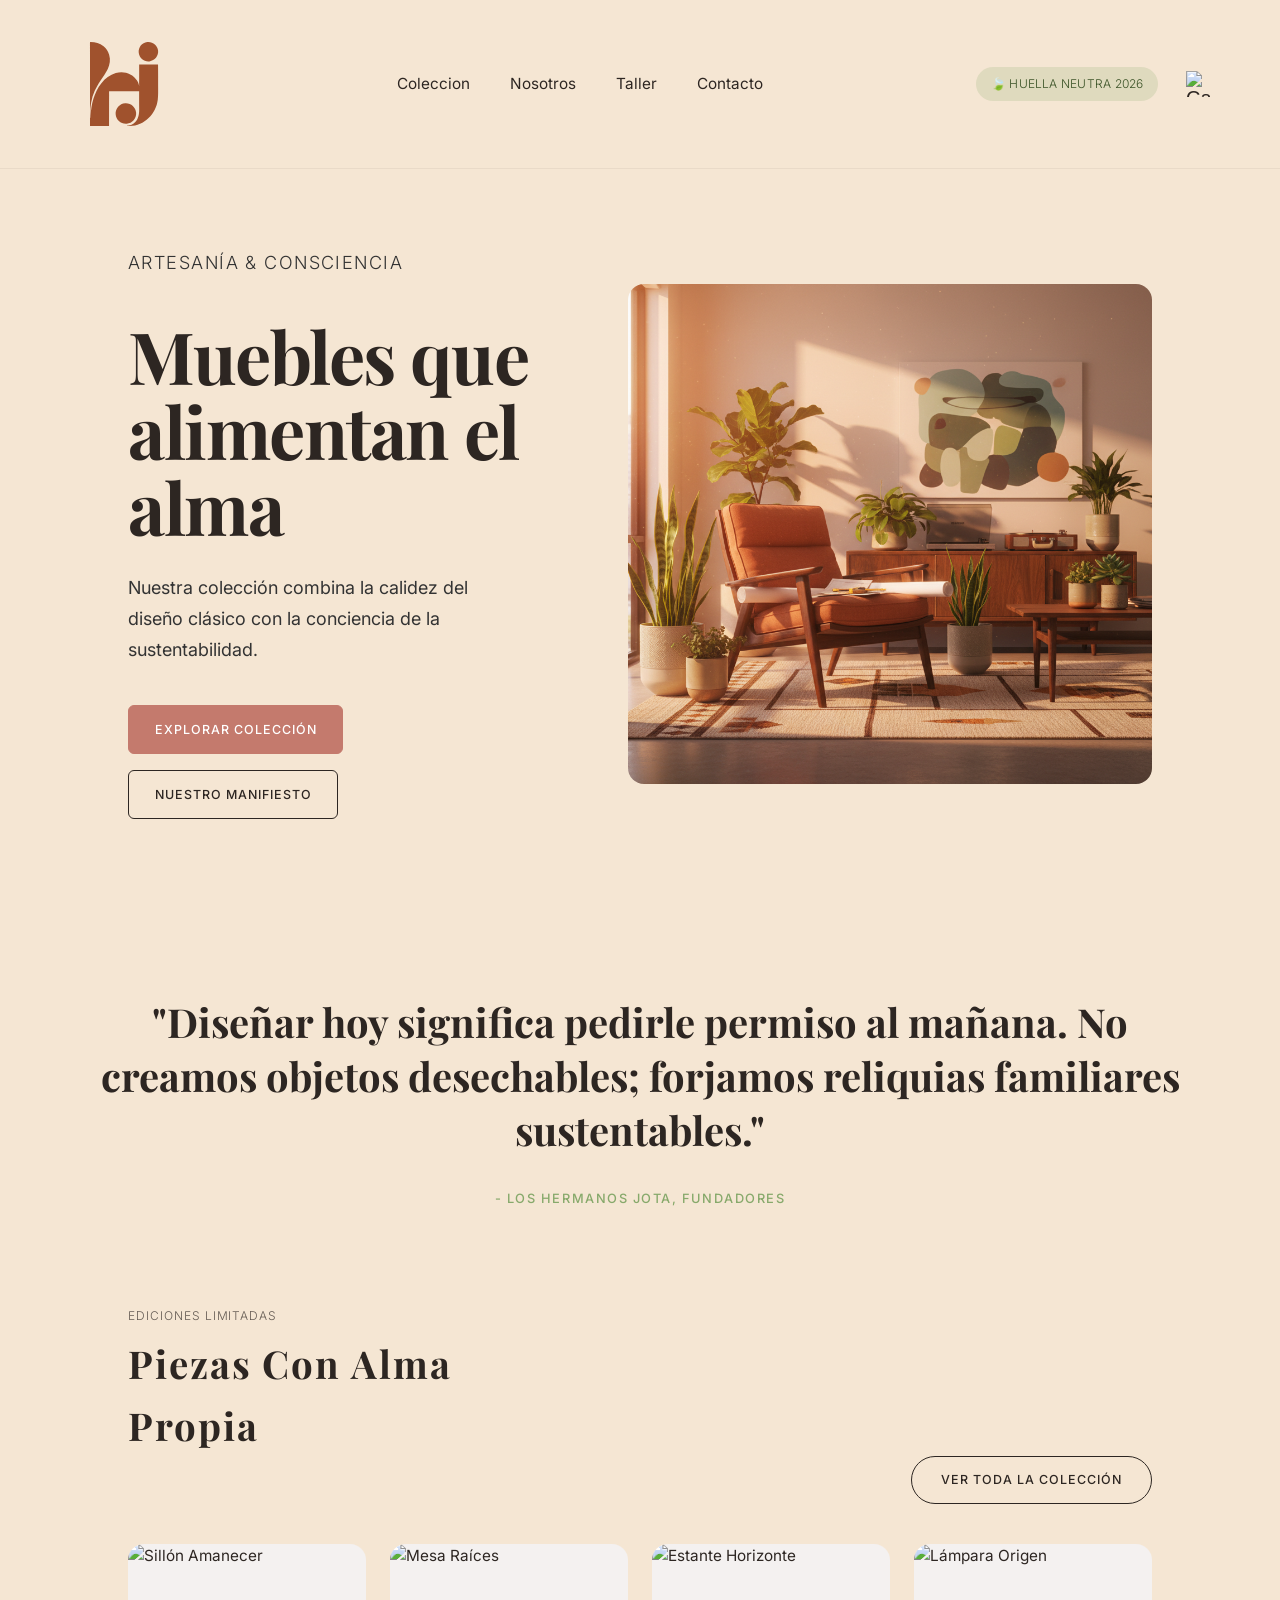
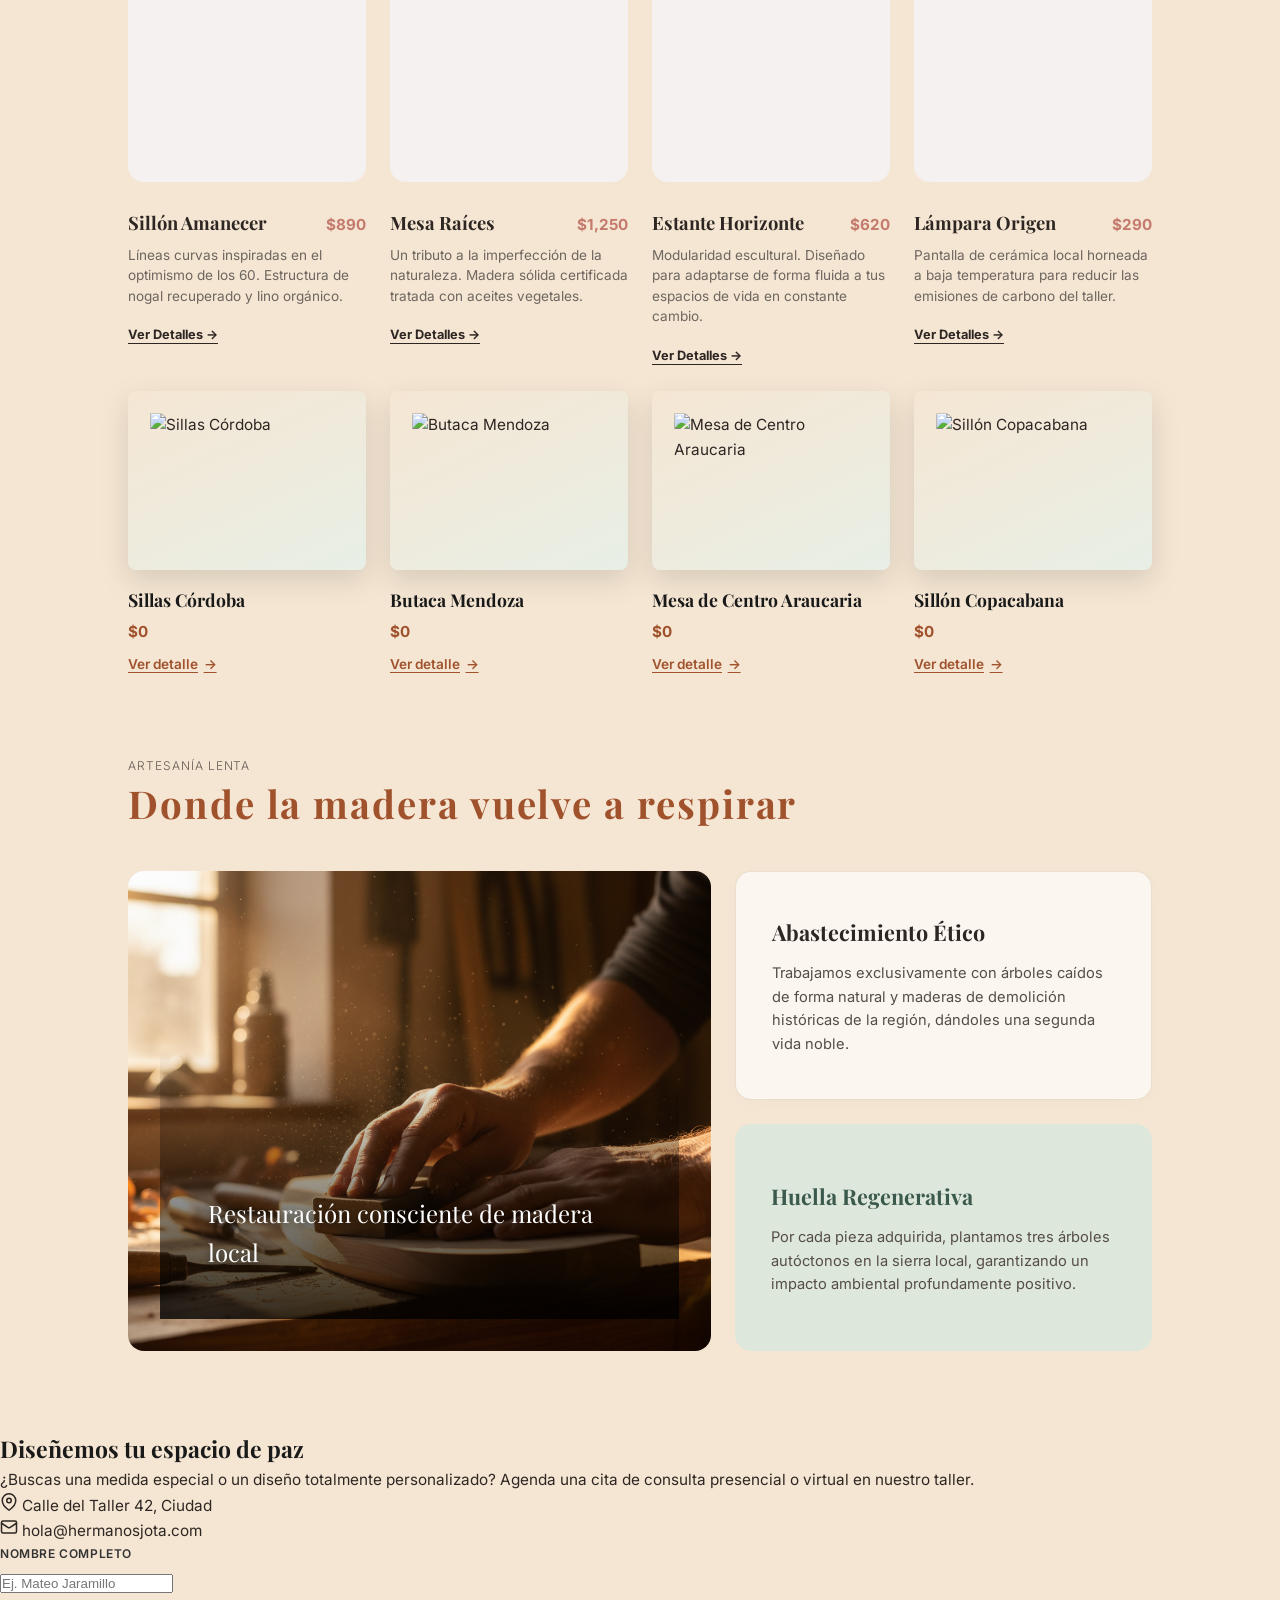
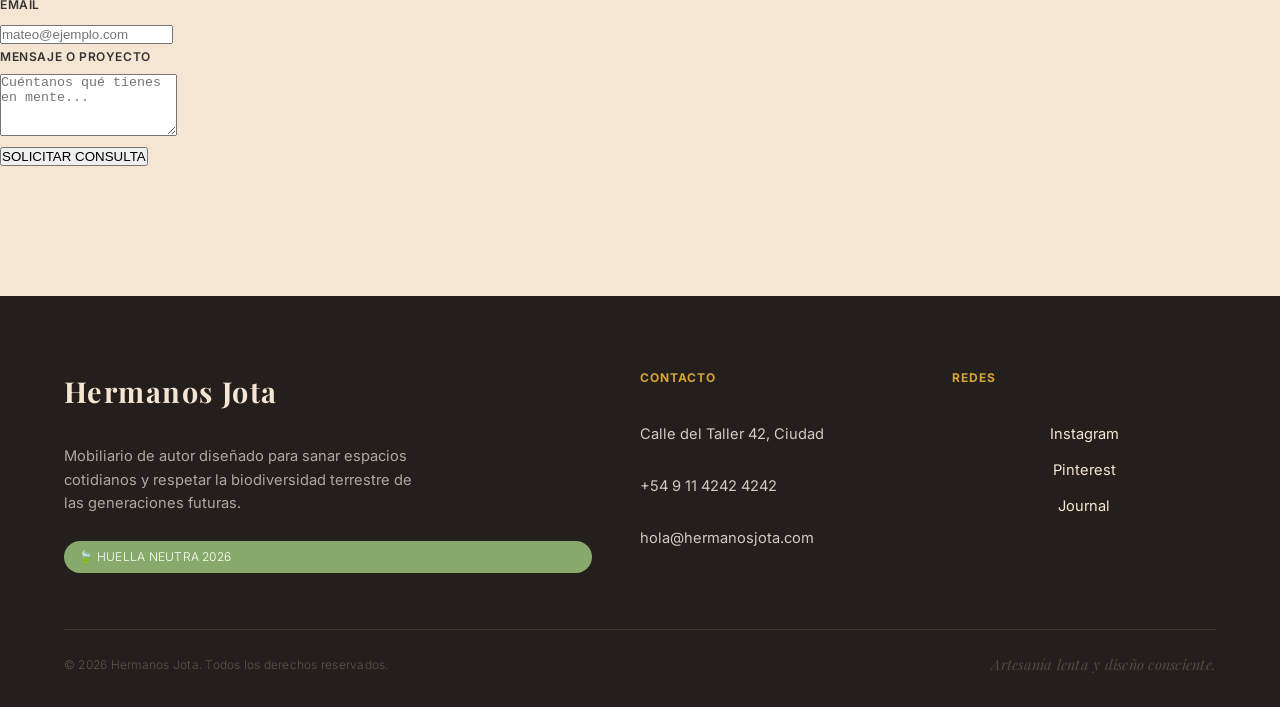
==== commit d3a6fa48: "index fix" ====
--- a/index.html
+++ b/index.html
@@ -181,6 +181,58 @@
         </section>    
     </main>
 
+
+
+    <!-- Sección Contacto -->
+        <section id="contacto" class="seccion-contacto">
+            <div class="contacto-contenedor">
+                <div class="contacto-info">
+                    <h2 class="contacto-titulo">Diseñemos tu espacio de paz</h2>
+                    <p class="contacto-descripcion">
+                        ¿Buscas una medida especial o un diseño totalmente personalizado? Agenda una cita de consulta presencial o virtual en nuestro taller.
+                    </p>
+
+                    <ul class="contacto-datos">
+                        <li>
+                            <svg class="icono-contacto" viewBox="0 0 24 24" width="18" height="18" fill="none" stroke="currentColor" stroke-width="2" stroke-linecap="round" stroke-linejoin="round">
+                                <path d="M21 10c0 7-9 13-9 13s-9-6-9-13a9 9 0 0 1 18 0z"></path>
+                                <circle cx="12" cy="10" r="3"></circle>
+                            </svg>
+                            Calle del Taller 42, Ciudad
+                        </li>
+                        <li>
+                            <svg class="icono-contacto" viewBox="0 0 24 24" width="18" height="18" fill="none" stroke="currentColor" stroke-width="2" stroke-linecap="round" stroke-linejoin="round">
+                                <rect width="20" height="16" x="2" y="4" rx="2"></rect>
+                                <path d="m22 7-8.97 5.7a1.94 1.94 0 0 1-2.06 0L2 7"></path>
+                            </svg>
+                            hola@hermanosjota.com
+                        </li>
+                    </ul>
+                </div>
+
+                <form class="contacto-formulario" action="#" method="POST">
+                    <div class="fila-inputs">
+                        <div class="campo-grupo">
+                            <label for="nombre">NOMBRE COMPLETO</label>
+                            <input type="text" id="nombre" name="nombre" placeholder="Ej. Mateo Jaramillo" required>
+                        </div>
+                        <div class="campo-grupo">
+                            <label for="email">EMAIL</label>
+                            <input type="email" id="email" name="email" placeholder="mateo@ejemplo.com" required>
+                        </div>
+                    </div>
+
+                    <div class="campo-grupo">
+                        <label for="mensaje">MENSAJE O PROYECTO</label>
+                        <textarea id="mensaje" name="mensaje" rows="4" placeholder="Cuéntanos qué tienes en mente..." required></textarea>
+                    </div>
+
+                    <button type="submit" class="btn-consulta">SOLICITAR CONSULTA</button>
+                </form>
+            </div>
+        </section>
+    </main>
+
     <!--Pie de pagina-->
     <footer class="pie-pagina">
     <!-- Bloque Superior (Las 3 Columnas) -->
--- a/index.css
+++ b/index.css
@@ -1,544 +1,512 @@
-*{
-margin: 0%;
-padding: 0%;
+* {
+  margin: 0;
+  padding: 0;
+  box-sizing: border-box;
 }
 
 body {
-    font-family: 'Inter', sans-serif;
-    font-weight: 400;/* Regular */
-    font-size: 11.5pt;/* Rango 11-12pt del manual */
-    line-height: 1.6;
-    background-color: #F5E6D3;/* Alabastro Cálido */
-    color: #2D2622;
-}
-
-/* Contenedor Principal (Header) */
+  font-family: 'Inter', system-ui, -apple-system, sans-serif;
+  font-weight: 400; /* Regular */
+  font-size: 11.5pt; /* Rango 11-12pt del manual */
+  line-height: 1.6;
+  background-color: #F5E6D3; /* Alabastro Cálido */
+  color: #2D2622;
+}
+
+/*----------------------------------------------------------HEADER--------------------------------------------------*/
 .encabezado-principal {
-    display: flex;
-    justify-content: space-between;
-    align-items: center;
-    padding: 1.5rem 4rem; 
-    background-color: #F5E6D3;/* Alabastro Cálido */
-    position: sticky;
-    top: 0;
-    z-index: 100;
-}
-
-/* Logo */
+  display: flex;
+  justify-content: space-between;
+  align-items: center;
+  padding: 1.5rem 4rem;
+  background-color: #F5E6D3;
+  position: sticky;
+  top: 0;
+  z-index: 100;
+}
+
 .logo {
-    width: 120px;/* Ajusta este valor al tamaño visual deseado (ej. 50px - 70px) */
-    height: auto;/* Mantiene la proporción original sin deformar */
-    display: block;
-}
-
-/* Navegación Central */
+  width: 120px;
+  height: auto;
+  display: block;
+}
+
 .menu-navegacion ul {
-    display: flex;
-    list-style: none;
-    gap: 2.5rem;/* Separación uniforme entre enlaces */
+  display: flex;
+  list-style: none;
+  gap: 2.5rem;
 }
 
 .enlace-navegacion {
-    font-family: 'Inter', sans-serif;
-    font-weight: 400;/* Regular */
-    font-size: 11.5pt;
-    text-decoration: none;
-    color: #2D2622;
-    transition: color 0.2s ease;
+  font-family: 'Inter', sans-serif;
+  font-weight: 400;
+  font-size: 11.5pt;
+  text-decoration: none;
+  color: #2D2622;
+  transition: color 0.2s ease;
 }
 
 .enlace-navegacion:hover {
-    color: #A0522D;/* Siena Tostado */
-}
-
-/* Bloque Derecho (Pill + Carrito) */
+  color: #A0522D; /* Siena Tostado */
+}
+
 .bloque-derecho-header {
-    
-    display: flex;
-    align-items: center;
-    gap: 1.5rem;
-}
-
-/* Huella Neutra 2026*/
+  display: flex;
+  align-items: center;
+  gap: 1.5rem;
+}
+
 .tag-huella {
-    display: inline-flex;
-    align-items: center;
-    gap: 0.4rem;
-    background-color: rgba(135, 169, 107, 0.2); /* Verde Salvia atenuado de fondo */
-    color: #3b5327;/* Verde bosque de contraste */
-    font-family: 'Inter', sans-serif;
-    font-weight: 300;/* Light según guía de leyendas */
-    font-size: 9pt;/* Tamaño especificado para leyendas */
-    letter-spacing: 0.02em;/* Espaciado del manual */
-    padding: 0.45rem 0.9rem;
-    border-radius: 9999px;
-}
-
-/* Botón del Carrito */
+  display: inline-flex;
+  align-items: center;
+  gap: 0.4rem;
+  background-color: rgba(135, 169, 107, 0.2);
+  color: #3b5327;
+  font-family: 'Inter', sans-serif;
+  font-weight: 300;
+  font-size: 9pt;
+  letter-spacing: 0.02em;
+  padding: 0.45rem 0.9rem;
+  border-radius: 9999px;
+}
+
 .boton-carrito {
-    position: relative; /* referencia para el contador */
-    background: none;/* Fondo transparente */
-    border: none;/* Sin borde */
-    cursor: pointer;/* Cambia el cursor al pasar sobre el botón */
-    display: inline-flex;/* Para centrar el icono */
-    align-items: center;/* Centrado vertical */
-    justify-content: center;/* Centrado horizontal */
-    color: #2D2622;
-    padding: 0.25rem;/* Espaciado interno */
-    overflow: visible;/* Permite que el contador sobresalga */
+  position: relative;
+  background: none;
+  border: none;
+  cursor: pointer;
+  display: inline-flex;
+  align-items: center;
+  justify-content: center;
+  color: #2D2622;
+  padding: 0.25rem;
+  overflow: visible;
 }
 
 .icono-carrito {
-    width: 26px;
-    height: 26px;
-    display: block;/* Asegura que el icono se muestre correctamente */
+  width: 26px;
+  height: 26px;
+  display: block;
 }
 
 .contador-carrito {
-    position: absolute;/* Posicionamiento relativo al botón del carrito */
-    top: -7px;
-    right: -8px;
-    min-width: 18px;
-    height: 18px;
-    padding: 0 4px;
-    border-radius: 9999px;
-    background-color: #A0522D;
-    color: #FFFFFF;
-    font-family: 'Inter', sans-serif;
-    font-size: 0.7rem;
-    font-weight: 700;
-    line-height: 1;
-    display: flex;/* Para centrar el texto dentro del contador */
-    align-items: center;/* Centrado vertical */
-    justify-content: center;/* Centrado horizontal */
-    pointer-events: none;/* Evita que el contador interfiera con los clics del botón */
-    z-index: 2;/* Asegura que el contador esté por encima del icono del carrito */
-}
+  position: absolute;
+  top: -7px;
+  right: -8px;
+  min-width: 18px;
+  height: 18px;
+  padding: 0 4px;
+  border-radius: 9999px;
+  background-color: #A0522D;
+  color: #FFFFFF;
+  font-family: 'Inter', sans-serif;
+  font-size: 0.7rem;
+  font-weight: 700;
+  line-height: 1;
+  display: flex;
+  align-items: center;
+  justify-content: center;
+  pointer-events: none;
+  z-index: 2;
+}
+
 /*----------------------------------------------------------HERO--------------------------------------------------*/
 .seccion-hero {
-    display: flex;/* Contenedor principal del Hero */
-    align-items: center;
-    justify-content: space-between;/* Distribuye el contenido en dos columnas */
-    gap: 4rem;/* Espacio entre la columna de texto y la imagen */
-    padding: 3rem 4rem 5rem 4rem; /* Margen interior armónico */
-    max-width: 1400px;/* Limita el ancho máximo para pantallas grandes */
-    margin: 0 auto;/* Centra la sección en pantallas muy anchas */
-}
-
-/* Columna Izquierda (Textos y Botones) */
+  display: flex;
+  justify-content: space-between;
+  align-items: center;
+  gap: 4rem;
+  max-width: 1600px;
+  margin: 0 auto;
+  padding: 5rem 4rem 7rem 4rem;
+  min-height: calc(90vh - 100px);
+}
+
 .contenido-hero {
-    flex: 1; /* Ocupa el 50% del espacio disponible */
-    display: flex;
-    flex-direction: column;
-    align-items: flex-start;     /* Alinea todo hacia la izquierda */
-}
-
-
-/* Título Principal */
+  flex: 1;
+  max-width: 680px;
+  display: flex;
+  flex-direction: column;
+  align-items: flex-start;
+}
+
 .titulo-hero {
-    font-family: 'Inter', sans-serif;
-    font-size: 4.5rem;                  /* Antes 3.5rem */
-    font-weight: 700;
-    line-height: 1.05;
-    color: #2D2622;
-    margin-bottom: 1.8rem;
-    letter-spacing: -0.04em;
-}
-
-/* Leyenda superior */
+  font-family: 'Playfair Display', Georgia, serif;
+  font-size: 4.5rem;
+  font-weight: 700;
+  line-height: 1.05;
+  color: #2D2622;
+  margin-bottom: 1.8rem;
+  letter-spacing: -0.02em;
+}
+
+.descripcion-hero {
+  font-size: 1.2rem;
+  line-height: 1.7;
+  margin-bottom: 2.5rem;
+  max-width: 580px;
+  color: #655C54;
+}
+
+.imagen-hero-caja {
+  flex: 1.2;
+  display: flex;
+  justify-content: flex-end;
+}
+
+.imagen-hero {
+  width: 100%;
+  max-width: 700px;
+  height: 500px;
+  object-fit: cover;
+  border-radius: 16px;
+  display: block;
+}
+
+.botones-hero {
+  display: flex;
+  gap: 1rem;
+  flex-wrap: wrap;
+}
+
+.boton-principal {
+  display: inline-block;
+  background-color: #C47A6D; /* Rosa Polvoriento */
+  color: #FFFFFF;
+  font-family: 'Inter', sans-serif;
+  font-weight: 500;
+  font-size: 0.78rem;
+  letter-spacing: 0.08em;
+  text-decoration: none;
+  padding: 0.85rem 1.6rem;
+  border-radius: 6px;
+  border: 1px solid #C47A6D;
+  transition: all 0.2s ease;
+  text-transform: uppercase;
+}
+
+.boton-principal:hover {
+  background-color: #A0522D;
+  border-color: #A0522D;
+}
+
+.boton-secundario {
+  display: inline-block;
+  background-color: transparent;
+  color: #2D2622;
+  font-family: 'Inter', sans-serif;
+  font-weight: 500;
+  font-size: 0.78rem;
+  letter-spacing: 0.08em;
+  text-decoration: none;
+  padding: 0.85rem 1.6rem;
+  border-radius: 6px;
+  border: 1px solid #2D2622;
+  transition: all 0.2s ease;
+  text-transform: uppercase;
+}
+
+.boton-secundario:hover {
+  background-color: #2D2622;
+  color: #F5E6D3;
+}
+
+/*----------------------------------------------------------SECCION CITA---------------------------------------------------*/
+.seccion-cita {
+  text-align: center;
+  max-width: 1400px;
+  margin: 4rem auto 6rem;
+  padding: 0 2rem;
+}
+
+.texto-cita {
+  font-family: 'Playfair Display', Georgia, serif;
+  font-size: 2.5rem;
+  font-weight: 700;
+  line-height: 1.35;
+  color: #2D2622;
+  margin-bottom: 2rem;
+}
+
+.autor-cita {
+  display: block;
+  font-family: 'Inter', sans-serif;
+  font-weight: 500;
+  font-size: 0.8rem;
+  letter-spacing: 0.12em;
+  color: #87A96B; /* Verde Salvia */
+  text-transform: uppercase;
+  font-style: normal;
+}
+
+/*----------------------------------------------------------SECCION DESTACADOS---------------------------------------------------*/
+.seccion-destacados {
+  max-width: 1600px;
+  margin: 5rem auto;
+  padding: 0 4rem;
+}
+
+.destacados-header {
+  display: flex;
+  justify-content: space-between;
+  align-items: flex-end;
+  margin-bottom: 2.5rem;
+}
+
+/* Regla única y limpia para los subtítulos de sección */
 .subtitulo-superior {
-    font-size: 0.9rem;
-    letter-spacing: 0.12em;
-    margin-bottom: 1.5rem;
-}
-
-/* Descripción */
-
-.seccion-hero {
-    display: flex;
-    justify-content: space-between;
-    align-items: center;
-    gap: 4rem;
-    /* Aumentamos el ancho máximo y el padding vertical */
-    max-width: 1600px;/* Antes 1400px: ahora abarca más pantalla */
-    margin: 0 auto;
-    padding: 5rem 4rem 7rem 4rem;/* Más espacio arriba y abajo */
-    min-height: calc(90vh - 100px);/* Ocupa casi toda la altura visible de la pantalla */
-}
-
-/* Columna izquierda */
-.contenido-hero {
-    flex: 1;/* Ocupa el 50% del espacio disponible */
-    max-width: 680px;/* Limita el ancho de la columna izquierda para mejorar la legibilidad */
-}
-
-.descripcion-hero {
-    font-size: 1.2rem;/* Antes 1.05rem */
-    line-height: 1.7;
-    margin-bottom: 2.5rem;
-    max-width: 580px;
-}
-
-/* Columna Derecha (Imagen) */
-.imagen-hero-caja {
-    flex: 1.2;                          /* Le da un poco más de peso visual a la imagen */
-    display: flex;
-    justify-content: flex-end;
-}
-
-.imagen-hero {
-    width: 100%;
-    max-width: 700px;
-    height: 500px;
-    object-fit: cover;/* Mantiene la proporción y recorta si es necesario */
-    border-radius: 16px;/* Bordes redondeados para suavizar la imagen */
-    display: block;/* Asegura que la imagen se comporte como un bloque */
-}
-
-/* Botones */
-.botones-hero {
-    display: flex;
-    gap: 1rem;
-    flex-wrap: wrap;
-}
-
-/* Botón Terracota Relleno */
-.boton-principal {
-    display: inline-block;
-    background-color: #C47A6D;   /* Rosa Polvoriento / Terracota suave de la guía */
-    color: #FFFFFF;
-    font-family: 'Inter', sans-serif;
-    font-weight: 500;           /* Inter Medium */
-    font-size: 0.78rem;
-    letter-spacing: 0.08em;     /* Espaciado del manual para CTAs */
-    text-decoration: none;
-    padding: 0.85rem 1.6rem;
-    border-radius: 6px;
-    border: 1px solid #C47A6D;
-    transition: all 0.2s ease;
-}
-
-.boton-principal:hover {
-    background-color: #A0522D;   /* Siena Tostado al pasar el mouse */
-    border-color: #A0522D;
-}
-
-/* Botón Claro con Borde */
-.boton-secundario {
-    display: inline-block;
-    background-color: transparent;
-    color: #2D2622;
-    font-family: 'Inter', sans-serif;
-    font-weight: 500;/* Inter Medium */
-    font-size: 0.78rem;/* Tamaño de fuente para CTAs */
-    letter-spacing: 0.08em;
-    text-decoration: none;
-    padding: 0.85rem 1.6rem;
-    border-radius: 6px;
-    border: 1px solid #2D2622;
-    transition: all 0.2s ease;/* Transición suave para hover */
-}
-
-.boton-secundario:hover {
-    background-color: #2D2622;
-    color: #F5E6D3;
-}
-
-/*----------------------------------------------------------SECCION CITA---------------------------------------------------*/
-.seccion-cita{
-    text-align: center;/* Centra el texto y elementos en línea */
-    max-width: 1600px;/* Limita el ancho para que no se estire demasiado */
-    margin: 0 auto;/* 'auto' a los lados centra la caja completa en la página */
-    padding: 0 1.5rem;/* Margen interno para pantallas pequeñas */
-}
-
-.texto-cita {
-    font-family: 'Playfair Display', Georgia, serif;
-    font-size: 3rem;
-    font-weight: 700;/* Negrita según el manual para títulos/citas */
-    line-height: 1.35;/* Espaciado de línea cómodo para citas */
-    color: #2D2622;
-    margin-bottom: 2rem;/* Espacio antes del autor */
-}
-
-.autor-cita {
-    display: block;/* Permite aplicarle márgenes y tipografía de bloque */
-    font-family: 'Inter', sans-serif;
-    font-weight: 500;/* Inter Medium */
-    font-size: 0.8rem;/* Tamaño de fuente para leyendas/subtítulos */
-    letter-spacing: 0.12em;
-    color: #87A96B;/* Tono verde bosque sobrio */
-    text-transform: uppercase;/* Convierte el texto a mayúsculas */
-    font-style: normal;/* Quita la cursiva por defecto de la etiqueta <cite> */
-}
-
-/*----------------------------------------------------------SECCION DESTACADOS---------------------------------------------------*/
-.seccion-destacados{
-    max-width: 1600px;/* Limita el ancho para pantallas grandes */
-    margin: 5rem auto;/* Centra la sección y agrega espacio superior e inferior */
-    padding: 0 4rem; 
-}
-
-.destacados-header {
-    display: flex;
-    justify-content: space-between;
-    align-items: flex-end;
-    margin-bottom: 2.5rem;
-}
-
-.subtitulo-superior {
-    display: flex;
-    justify-content: space-between;
-    align-items: flex-end;
-    margin-bottom: 0.3rem;
+  display: block;
+  font-family: 'Inter', sans-serif;
+  font-size: 9pt;
+  font-weight: 300;
+  letter-spacing: 0.08em;
+  color: #655C54;
+  margin-bottom: 0.5rem;
+  text-transform: uppercase;
 }
 
 .titulo-seccion {
-    font-family: 'Playfair Display', Georgia, serif;
-    font-size: 2.6rem;
-    font-weight: 700;
-    color: #2D2622;
-    margin-top: 0.4rem;
-}
-
-.boton-coleccion{
-    display: inline-flex;
-    align-items: center;
-    justify-content: center;
-    /* Forma y bordes */
-    border: 1.5px solid #2D2622;
-    border-radius: 9999px;          /* Hace los lados completamente redondeados */
-    padding: 0.8rem 1.8rem;         /* Espacio interno para dar forma ovalada */
-    background-color: transparent;
-    /* Tipografía según manual (Inter Medium, mayúsculas, espaciado 0.08em) */
-    font-family: 'Inter', sans-serif;
-    font-weight: 500;
-    font-size: 0.78rem;
-    letter-spacing: 0.08em;
-    color: #2D2622;
-    text-decoration: none;
-    /* Transición de interacción */
-    transition: all 0.2s ease;/* Transición suave para hover */
-}
-
-/* Cuadrícula de 4 columnas */
+  font-family: 'Playfair Display', Georgia, serif;
+  font-size: 2.6rem;
+  font-weight: 700;
+  letter-spacing: 0.05em;
+  color: #2D2622;
+  margin-top: 0.4rem;
+}
+
+.boton-coleccion {
+  display: inline-flex;
+  align-items: center;
+  justify-content: center;
+  border: 1.5px solid #2D2622;
+  border-radius: 9999px;
+  padding: 0.8rem 1.8rem;
+  background-color: transparent;
+  font-family: 'Inter', sans-serif;
+  font-weight: 500;
+  font-size: 0.78rem;
+  letter-spacing: 0.08em;
+  color: #2D2622;
+  text-decoration: none;
+  transition: all 0.2s ease;
+}
+
+.boton-coleccion:hover {
+  background-color: #2D2622;
+  color: #F5E6D3;
+}
+
 .contenedor-grilla {
-    display: grid;/* Utiliza un sistema de grilla para organizar las tarjetas */
-    grid-template-columns: repeat(4, 1fr); /* 4 columnas iguales */
-    gap: 1.5rem;/* Espacio entre tarjetas */
-}
-
-/* Tarjeta Individual */
+  display: grid;
+  grid-template-columns: repeat(4, 1fr);
+  gap: 1.5rem;
+}
+
 .tarjeta-producto {
-    display: flex;/* Contenedor flexible para la tarjeta */
-    flex-direction: column;/* Organiza la imagen y la información en columna */
-}
-
-/* Contenedor de la Imagen con esquinas redondeadas */
+  display: flex;
+  flex-direction: column;
+}
+
 .producto-imagen-caja {
-    width: 100%;
-    aspect-ratio: 1 / 1;/* Mantiene la foto en proporción cuadrada perfecta */
-    border-radius: 16px;
-    overflow: hidden;/* Evita que la imagen sobresalga de los bordes redondeados */
-    margin-bottom: 1.2rem;
-    
-}
-
-
-/*imagenes individuales*/
+  width: 100%;
+  aspect-ratio: 1 / 1;
+  border-radius: 16px;
+  overflow: hidden;
+  margin-bottom: 1.2rem;
+}
+
 .producto-imagen {
-    width: 100%;
-    height: 100%;
-    object-fit: cover;
-    display: block;
-    transition: transform 0.3s ease;/* Transición suave para el efecto hover */
-    background-color: #f4f1f0;/* Color de fondo mientras carga la imagen */
+  width: 100%;
+  height: 100%;
+  object-fit: cover;
+  display: block;
+  transition: transform 0.3s ease;
+  background-color: #f4f1f0;
+}
+
+.producto-imagen:hover {
+  transform: scale(1.03);
+}
+
+.producto-fila-cabecera {
+  display: flex;
+  justify-content: space-between;
+  align-items: baseline;
+  margin-bottom: 0.5rem;
 }
 
 .producto-nombre {
-    font-family: 'Playfair Display', Georgia, serif;
-    font-size: 1.15rem;
-    font-weight: 700;
-    color: #2D2622;
+  font-family: 'Playfair Display', Georgia, serif;
+  font-size: 1.15rem;
+  font-weight: 700;
+  color: #2D2622;
 }
 
 .producto-precio {
-    font-family: 'Inter', sans-serif;
-    font-size: 0.95rem;
-    font-weight: 700;
-    color: #C47A6D;/* Rosa Polvoriento */
-}
-
-/* Descripción */
+  font-family: 'Inter', sans-serif;
+  font-size: 0.95rem;
+  font-weight: 700;
+  color: #C47A6D;
+}
+
 .producto-descripcion {
-    font-family: 'Inter', sans-serif;
-    font-size: 0.85rem;
-    font-weight: 400;
-    line-height: 1.5;
-    color: #6E6660;
-    margin-bottom: 1rem;
-    flex-grow: 1;/* Empuja el enlace 'Ver Detalles' al fondo */
+  font-family: 'Inter', sans-serif;
+  font-size: 0.85rem;
+  font-weight: 400;
+  line-height: 1.5;
+  color: #6E6660;
+  margin-bottom: 1rem;
+  flex-grow: 1;
 }
 
 .producto-enlace {
-    font-family: 'Inter', sans-serif;
-    font-size: 0.8rem;
-    font-weight: 700;
-    color: #2D2622;
-    text-decoration: underline;
-    text-underline-offset: 4px;
-    display: inline-block;
-    transition: color 0.2s ease;
+  font-family: 'Inter', sans-serif;
+  font-size: 0.8rem;
+  font-weight: 700;
+  color: #2D2622;
+  text-decoration: underline;
+  text-underline-offset: 4px;
+  display: inline-block;
+  transition: color 0.2s ease;
 }
 
 .producto-enlace:hover {
-    color: #A0522D;/* Siena Tostado */
+  color: #A0522D;
 }
 
 /*----------------------------------------------------------SECCION TALLER---------------------------------------------------*/
 .seccion-taller {
-    max-width: 1600px;/* Limita el ancho para pantallas grandes */
-    margin: 5rem auto;/* Centra la sección y agrega espacio superior e inferior */
-    padding: 0 4rem; 
+  max-width: 1600px;
+  margin: 5rem auto;
+  padding: 0 4rem;
+}
+
+.taller-header {
+  margin-bottom: 2rem;
 }
 
 .titulo-taller {
-    font-family: 'Playfair Display', Georgia, serif;
-    font-size: 2.6rem;
-    font-weight: 700;
-    line-height: 1.05;
-    color: #2D2622;
-    margin-top: 0.4rem;
-    margin-bottom: 1.8rem;
-}
-
-.imagen-taller-foto {
-    width: 100%;
-    max-width: 700px;
-    height: 500px;
-    object-fit: cover;/* Mantiene la proporción y recorta si es necesario */
-    border-radius: 16px;/* Bordes redondeados para suavizar la imagen */
-    display: block;/* Asegura que la imagen se comporte como un bloque */
-}
-
-.subtitulo-superior {
-    font-size: 0.8rem;
-    font-weight: 700;
-    letter-spacing: 0.12em;
-    color: #5c6b61;
-    margin-bottom: 0.5rem;
-}
-
-/* --- GRID PRINCIPAL (2 COLUMNAS) --- */
+  font-family: 'Playfair Display', Georgia, serif;
+  font-size: 2.6rem;
+  font-weight: 700;
+  line-height: 1.05;
+  letter-spacing: 0.05em;
+  color: #A0522D; /* Siena Tostado según manual */
+  margin-top: 0.4rem;
+}
+
 .contenedor-taller {
-    display: grid;
-    grid-template-columns: 1.4fr 1fr; /* Proporción imagen / tarjetas */
-    gap: 1.5rem;
-    align-items: stretch;
-}
-
-/* --- CONTENEDOR DE LA IMAGEN Y TEXTO SUPERPUESTO --- */
+  display: grid;
+  grid-template-columns: 1.4fr 1fr;
+  gap: 1.5rem;
+  align-items: stretch;
+}
+
 .taller-imagen-caja {
-    position: relative;
-    border-radius: 16px;
-    overflow: hidden;
-    height: 100%;
+  position: relative;
+  border-radius: 16px;
+  overflow: hidden;
+  min-height: 480px;
+  height: 100%;
 }
 
 .taller-imagen-caja .imagen-taller-foto {
-    width: 100%;
-    height: 100%;
-    object-fit: cover;
-    display: block;
+  width: 100%;
+  height: 100%;
+  max-width: 100%;
+  object-fit: cover;
+  display: block;
 }
 
 .texto-superpuesto {
-    position: absolute;
-    bottom: 2rem;
-    left: 2rem;
-    right: 2rem;
-    color: #ffffff;
-    font-family: 'Playfair Display', Georgia, serif;
-    font-size: 1.5rem;
-    font-weight: 400;
-    text-shadow: 0 2px 8px rgba(0, 0, 0, 0.6);
-    margin: 0;
-}
-
+  position: absolute;
+  bottom: 2rem;
+  left: 2rem;
+  right: 2rem;
+  color: #ffffff;
+  font-family: 'Playfair Display', Georgia, serif;
+  font-size: 1.5rem;
+  font-weight: 400;
+  text-shadow: 0 2px 8px rgba(0, 0, 0, 0.6);
+  margin: 0;
+}
 
 .taller-tarjetas-caja {
-    display: flex;
-    flex-direction: column;
-    gap: 1.5rem;
-    height: 100%;
+  display: flex;
+  flex-direction: column;
+  gap: 1.5rem;
+  height: 100%;
 }
 
 .tarjeta-info-taller {
-    flex: 1; /* Hace que ambas tarjetas tengan la misma altura */
-    padding: 2.2rem 2rem;
-    border-radius: 16px;
-    display: flex;
-    flex-direction: column;
-    justify-content: center;
+  flex: 1;
+  padding: 2.5rem 2.2rem;
+  border-radius: 16px;
+  display: flex;
+  flex-direction: column;
+  justify-content: center;
 }
 
 .titulo-tarjeta-taller {
-    font-family: 'Playfair Display', Georgia, serif;
-    font-size: 1.3rem;
-    margin-bottom: 0.8rem;
-    color: #2D2622;
+  font-family: 'Playfair Display', Georgia, serif;
+  font-size: 1.35rem;
+  font-weight: 700;
+  margin-bottom: 0.8rem;
+  color: #2D2622;
 }
 
 .tarjeta-info-taller p {
-    font-size: 0.95rem;
-    line-height: 1.6;
-    color: #4f5852;
-    margin: 0;
-}
-
+  font-family: 'Inter', sans-serif;
+  font-size: 11pt;
+  font-weight: 400;
+  line-height: 1.6;
+  color: #554d46;
+  margin: 0;
+}
 
 .tarjeta-clara {
-    background-color: #f3efe9; /* Beige cálido */
+  background-color: rgba(255, 255, 255, 0.65);
+  border: 1px solid rgba(226, 211, 192, 0.7);
 }
 
 .tarjeta-verde {
-    background-color: #e0eae5; /* Verde salvia claro */
+  background-color: #DDE7DB; /* Verde salvia claro suave */
 }
 
 .tarjeta-verde .titulo-tarjeta-taller {
-    color: #3b5a4d;
-}
-
-/*----------------------------------------------------------SECCION CONTACTO---------------------------------------------------*/
+  color: #3b5a4d;
+}
+
+/*----------------------------------------------------------FOOTER---------------------------------------------------*/
 .pie-pagina {
-  background-color: #241f1c; 
+  background-color: #241f1c;
   color: #F5E6D3;
   padding: 4.5rem 4rem 2rem;
-  font-family: 'Inter', system-ui, -apple-system, sans-serif; /* Tipografía Primaria */
+  font-family: 'Inter', system-ui, -apple-system, sans-serif;
   box-sizing: border-box;
 }
-
 
 .footer-contenido {
   max-width: 1200px;
   margin: 0 auto;
   display: grid;
-  grid-template-columns: 2fr 1fr 1fr; /* Columna de marca más ancha que las otras dos */
+  grid-template-columns: 2fr 1fr 1fr;
   gap: 3rem;
   align-items: start;
 }
 
-
 .footer-logo {
   font-family: 'Playfair Display', Georgia, serif;
   font-size: 1.8rem;
   font-weight: 700;
+  letter-spacing: 0.05em;
   color: #F5E6D3;
   margin: 0 0 1.2rem;
 }
 
 .footer-descripcion {
-  font-size: 0.9rem;
+  font-size: 11pt;
+  font-weight: 400;
   line-height: 1.6;
   color: #a39c94;
   max-width: 360px;
@@ -549,27 +517,28 @@
   display: inline-flex;
   align-items: center;
   gap: 0.4rem;
-  background-color: #87A96B; 
+  background-color: #87A96B;
   color: #ffffff;
-  font-size: 0.7rem;
-  font-weight: 600;
-  letter-spacing: 0.05em;
+  font-size: 9pt;
+  font-weight: 300;
+  letter-spacing: 0.02em;
   padding: 0.4rem 0.9rem;
   border-radius: 50px;
 }
 
-
 .footer-titulo-seccion {
-  font-size: 0.75rem;
+  font-size: 9pt;
   font-weight: 700;
   letter-spacing: 0.08em;
-  color: #bd6348; /* Tono terracota */
+  color: #D4A437; /* Vara de Oro */
   margin: 0 0 1.2rem;
+  text-transform: uppercase;
 }
 
 .footer-columna p {
-  font-size: 0.9rem;
-  line-height: 1.5;
+  font-size: 11pt;
+  font-weight: 400;
+  line-height: 1.6;
   color: #d1cbc4;
   margin: 0 0 0.8rem;
 }
@@ -581,7 +550,7 @@
 }
 
 .footer-columna a:hover {
-  color: #ffffff;
+  color: #F5E6D3;
 }
 
 .footer-redes {
@@ -594,9 +563,9 @@
 }
 
 .footer-redes li {
-  font-size: 0.9rem;
-}
-
+  font-size: 11pt;
+  line-height: 1.6;
+}
 
 .footer-linea {
   border: none;
@@ -605,14 +574,15 @@
   margin: 3.5rem auto 1.5rem;
 }
 
-
 .footer-inferior {
   max-width: 1200px;
   margin: 0 auto;
   display: flex;
   justify-content: space-between;
   align-items: center;
-  font-size: 0.8rem;
+  font-size: 9pt;
+  font-weight: 300;
+  letter-spacing: 0.02em;
   color: #7d756d;
 }
 
@@ -624,12 +594,38 @@
   color: #7d756d;
 }
 
-/* --- RESPONSIVE --- */
+/*----------------------------------------------------------RESPONSIVE--------------------------------------------------*/
+@media (max-width: 1024px) {
+  .contenedor-grilla {
+    grid-template-columns: repeat(2, 1fr);
+  }
+}
+
 @media (max-width: 850px) {
+  .encabezado-principal,
+  .seccion-hero,
+  .seccion-destacados,
+  .seccion-taller,
   .pie-pagina {
-    padding: 3rem 1.5rem 1.5rem;
+    padding-left: 1.5rem;
+    padding-right: 1.5rem;
   }
 
+  .seccion-hero {
+    flex-direction: column;
+    text-align: center;
+    gap: 2.5rem;
+  }
+
+  .contenido-hero {
+    align-items: center;
+  }
+
+  .botones-hero {
+    justify-content: center;
+  }
+
+  .contenedor-taller,
   .footer-contenido {
     grid-template-columns: 1fr;
     gap: 2rem;
@@ -639,4 +635,5 @@
     flex-direction: column;
     gap: 0.8rem;
     text-align: center;
-  }}+  }
+}
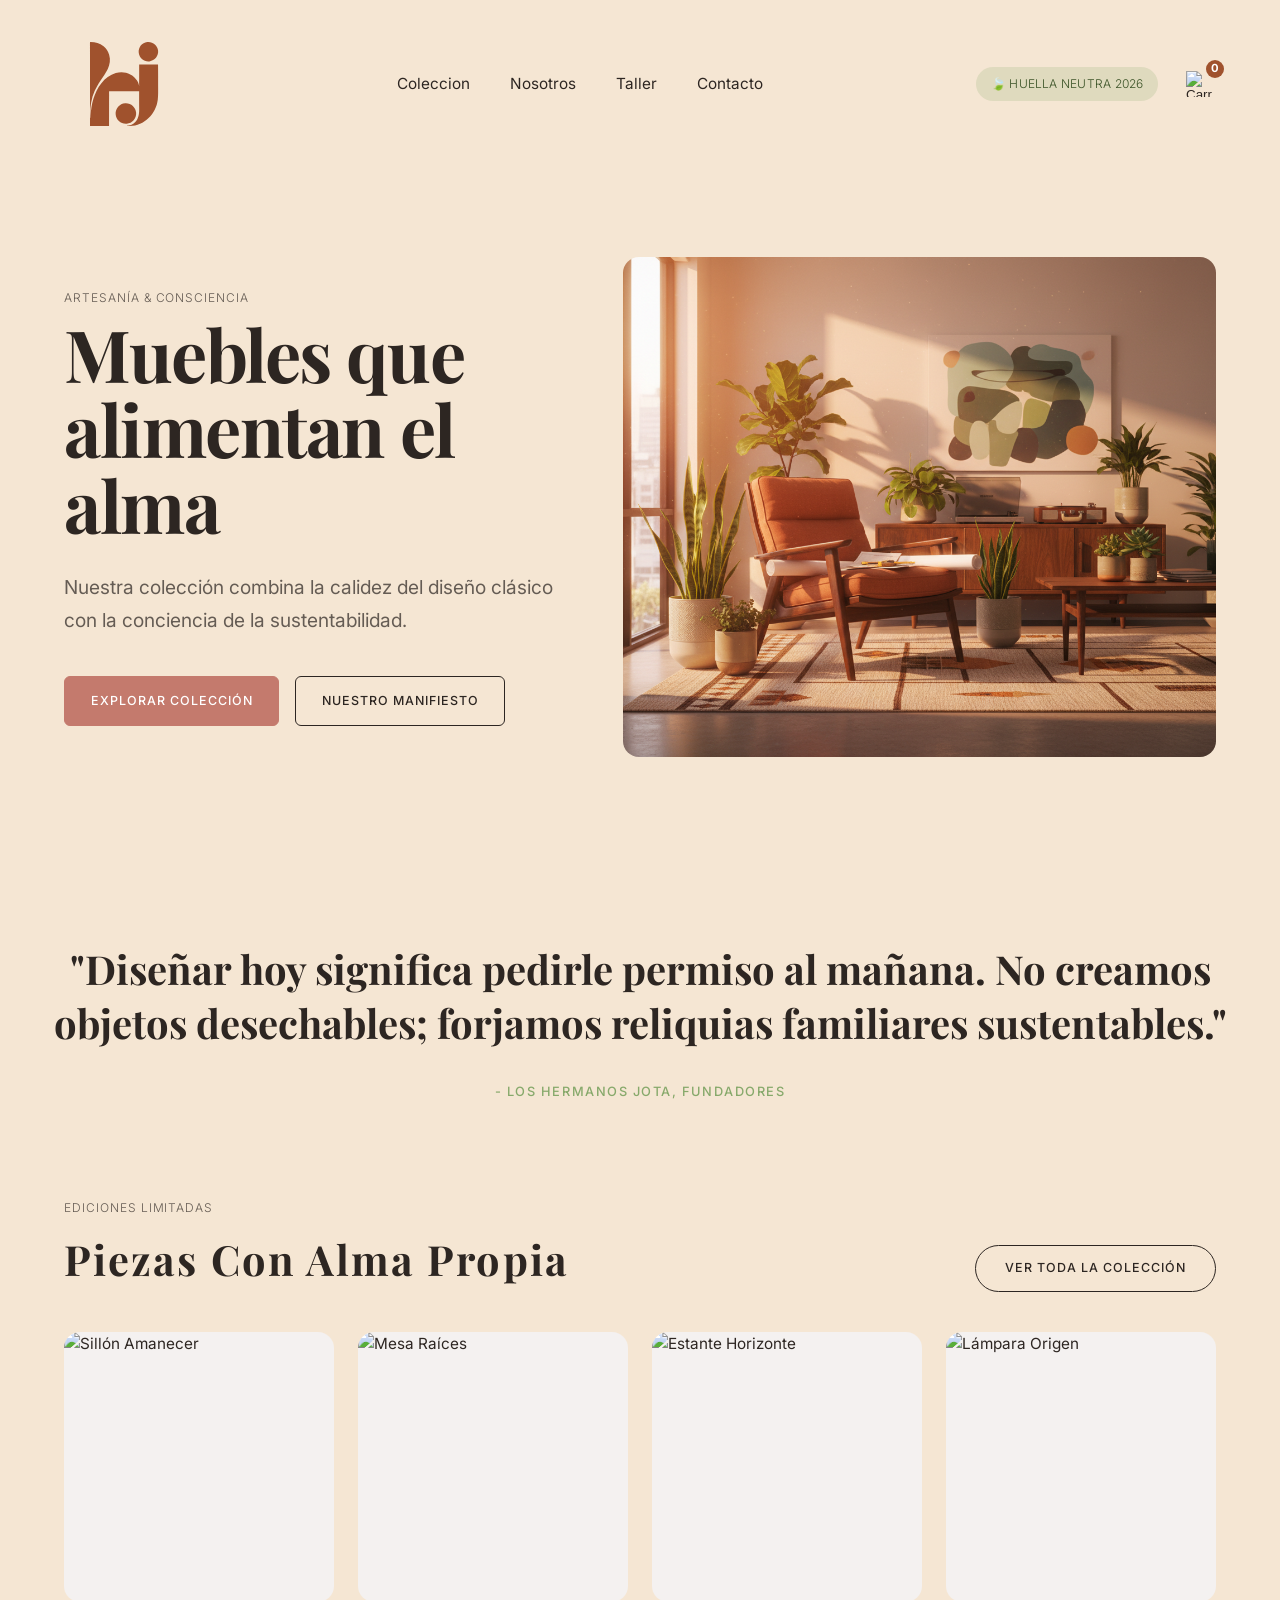
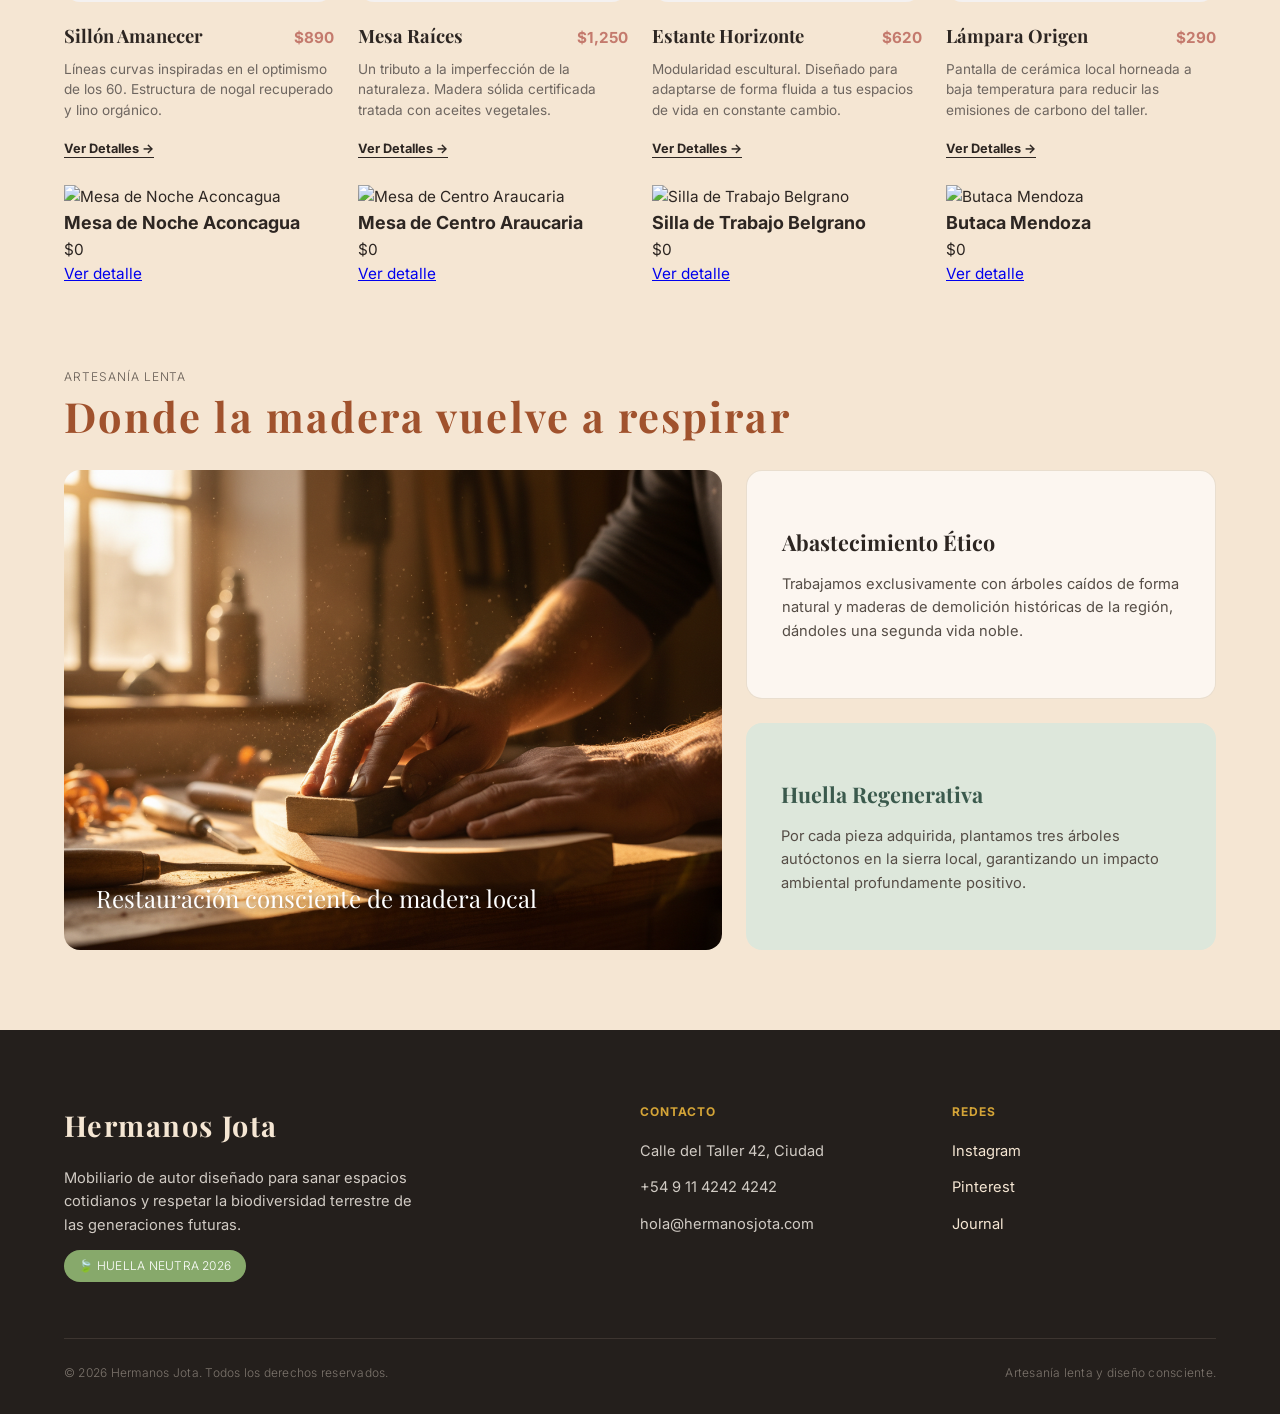
==== commit 85006223: "html" ====
--- a/index.html
+++ b/index.html
@@ -11,11 +11,7 @@
     <link href="https://fonts.googleapis.com/css2?family=Inter:wght@300;400;500;700&family=Playfair+Display:ital,wght@0,400..700;1,400..700&display=swap" rel="stylesheet">
 
     <!--Para el css-->
-<link rel="stylesheet" href="css/base.css">
-<link rel="stylesheet" href="css/layout.css">
-<!-- Va ultimo: lo que se escriba aca gana sobre base y layout -->
-<link rel="stylesheet" href="css/componentes.css">
-<link rel="stylesheet" href="index.css">
+    <link rel="stylesheet" href="index.css">
 </head>
 <body>
     <header class="encabezado-principal">
@@ -32,10 +28,12 @@
         <div class="bloque-derecho-header">
             <span class="tag-huella">🍃 HUELLA NEUTRA 2026</span>
             <button class="boton-carrito" id="boton-carrito" aria-label="Ver carrito">
-<!--Icono del carrito-->
-<img src="https://cdn-icons-png.flaticon.com/512/3144/3144456.png" alt="Carrito" class="icono-carrito">
-
-<span class="contador-carrito" id="contador-carrito">0</span>
+
+                <!--Icono del carrito-->
+                <img src="https://cdn-icons-png.flaticon.com/512/3144/3144456.png" alt="Carrito" class="icono-carrito">
+
+                
+                <span class="contador-carrito" id="contenedor-carrito">0</span>
             </button>
         </div>
     </header>
@@ -181,58 +179,6 @@
         </section>    
     </main>
 
-
-
-    <!-- Sección Contacto -->
-        <section id="contacto" class="seccion-contacto">
-            <div class="contacto-contenedor">
-                <div class="contacto-info">
-                    <h2 class="contacto-titulo">Diseñemos tu espacio de paz</h2>
-                    <p class="contacto-descripcion">
-                        ¿Buscas una medida especial o un diseño totalmente personalizado? Agenda una cita de consulta presencial o virtual en nuestro taller.
-                    </p>
-
-                    <ul class="contacto-datos">
-                        <li>
-                            <svg class="icono-contacto" viewBox="0 0 24 24" width="18" height="18" fill="none" stroke="currentColor" stroke-width="2" stroke-linecap="round" stroke-linejoin="round">
-                                <path d="M21 10c0 7-9 13-9 13s-9-6-9-13a9 9 0 0 1 18 0z"></path>
-                                <circle cx="12" cy="10" r="3"></circle>
-                            </svg>
-                            Calle del Taller 42, Ciudad
-                        </li>
-                        <li>
-                            <svg class="icono-contacto" viewBox="0 0 24 24" width="18" height="18" fill="none" stroke="currentColor" stroke-width="2" stroke-linecap="round" stroke-linejoin="round">
-                                <rect width="20" height="16" x="2" y="4" rx="2"></rect>
-                                <path d="m22 7-8.97 5.7a1.94 1.94 0 0 1-2.06 0L2 7"></path>
-                            </svg>
-                            hola@hermanosjota.com
-                        </li>
-                    </ul>
-                </div>
-
-                <form class="contacto-formulario" action="#" method="POST">
-                    <div class="fila-inputs">
-                        <div class="campo-grupo">
-                            <label for="nombre">NOMBRE COMPLETO</label>
-                            <input type="text" id="nombre" name="nombre" placeholder="Ej. Mateo Jaramillo" required>
-                        </div>
-                        <div class="campo-grupo">
-                            <label for="email">EMAIL</label>
-                            <input type="email" id="email" name="email" placeholder="mateo@ejemplo.com" required>
-                        </div>
-                    </div>
-
-                    <div class="campo-grupo">
-                        <label for="mensaje">MENSAJE O PROYECTO</label>
-                        <textarea id="mensaje" name="mensaje" rows="4" placeholder="Cuéntanos qué tienes en mente..." required></textarea>
-                    </div>
-
-                    <button type="submit" class="btn-consulta">SOLICITAR CONSULTA</button>
-                </form>
-            </div>
-        </section>
-    </main>
-
     <!--Pie de pagina-->
     <footer class="pie-pagina">
     <!-- Bloque Superior (Las 3 Columnas) -->
@@ -276,6 +222,5 @@
     <!--Links para los script-->
     <script src="data/productos.js"></script>
     <script src="js/home.js"></script>
-    <script src="js/carrito.js"></script>
 </body>  
 </html>
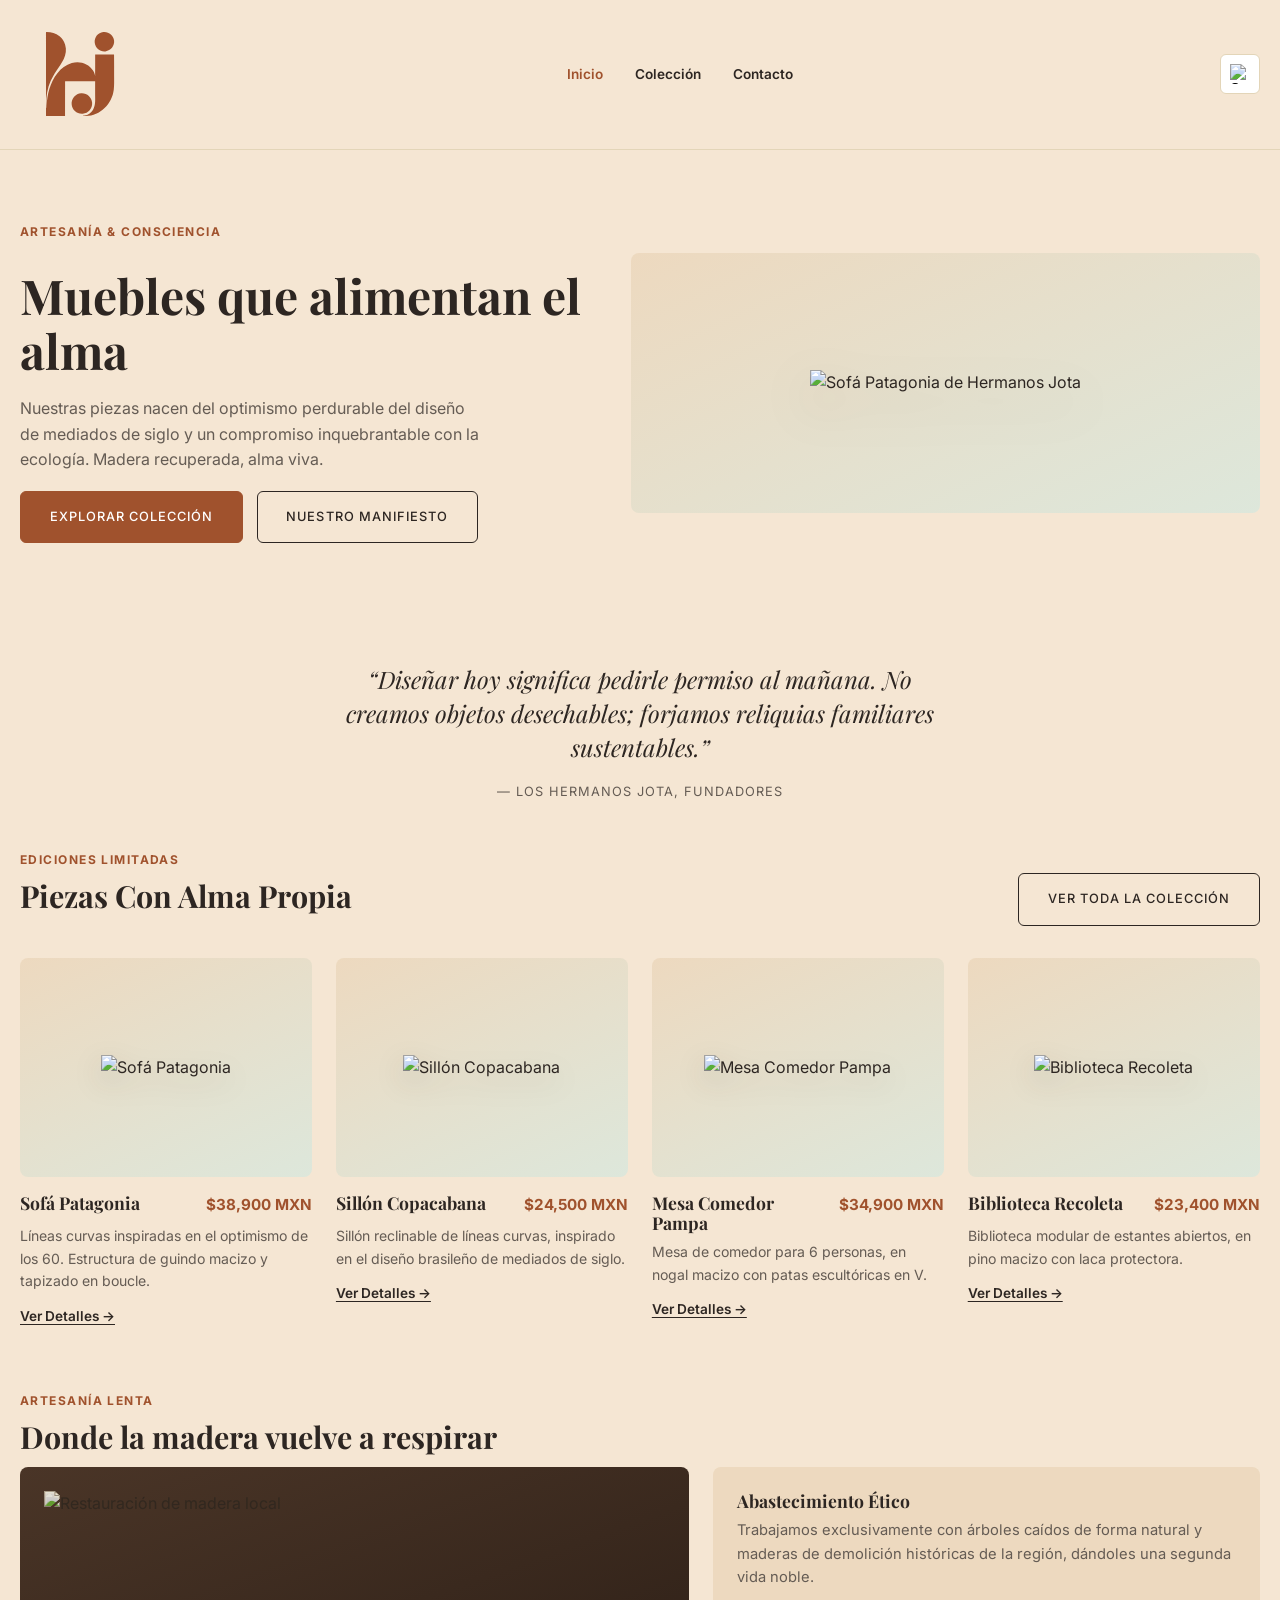
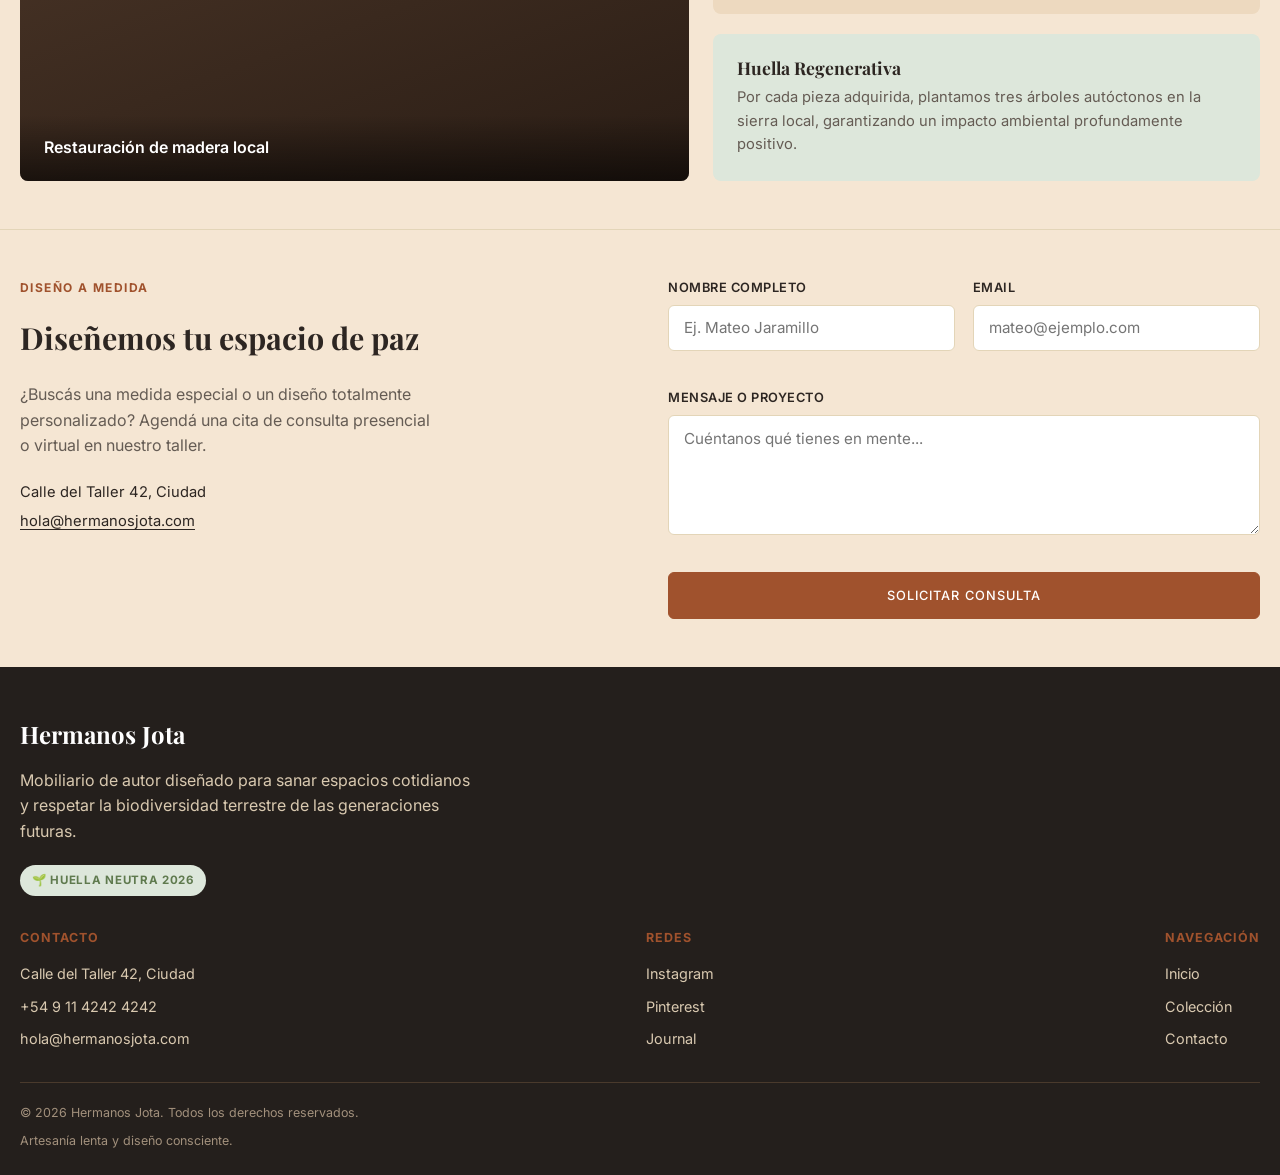
==== commit c97ed7d5: "Remplazo el front, unifico css, mejoro buscador, arreglo bugs de imagenes" ====
--- a/index.html
+++ b/index.html
@@ -1,226 +1,213 @@
 <!DOCTYPE html>
 <html lang="es">
 <head>
-    <meta charset="UTF-8">
-    <meta name="viewport" content="width=device-width, initial-scale=1.0">
-    <title>Hermanos Jota - Muebleria Artesanal</title>
-
-    <!--Tipografía manual de marca-->
-    <link rel="preconnect" href="https://fonts.googleapis.com">
-    <link rel="preconnect" href="https://fonts.gstatic.com" crossorigin>
-    <link href="https://fonts.googleapis.com/css2?family=Inter:wght@300;400;500;700&family=Playfair+Display:ital,wght@0,400..700;1,400..700&display=swap" rel="stylesheet">
-
-    <!--Para el css-->
-    <link rel="stylesheet" href="index.css">
+  <meta charset="UTF-8">
+  <meta name="viewport" content="width=device-width, initial-scale=1.0">
+  <title>Hermanos Jota | Mobiliario de autor</title>
+  <meta name="description" content="Hermanos Jota: mobiliario de autor en madera recuperada, tallado a mano para durar generaciones.">
+  <link rel="icon" href="assets/logo.svg" type="image/svg+xml">
+  <link rel="stylesheet" href="css/styles.css">
 </head>
 <body>
-    <header class="encabezado-principal">
-        <!-- <a href="index.html" class="logo">hj</a> -->
-        <img src="source/logo.svg" alt="Logo Hermanos Jota" class="logo">
-        <nav class="menu-navegacion">
-            <ul>
-                <li><a href="productos.html" class="enlace-navegacion">Coleccion</a></li>
-                <li><a href="#nosotros" class="enlace-navegacion">Nosotros</a></li>
-                <li><a href="#taller" class="enlace-navegacion">Taller</a></li>
-                <li><a href="contacto.html" class="enlace-navegacion">Contacto</a></li>
-            </ul>
-        </nav>
-        <div class="bloque-derecho-header">
-            <span class="tag-huella">🍃 HUELLA NEUTRA 2026</span>
-            <button class="boton-carrito" id="boton-carrito" aria-label="Ver carrito">
-
-                <!--Icono del carrito-->
-                <img src="https://cdn-icons-png.flaticon.com/512/3144/3144456.png" alt="Carrito" class="icono-carrito">
-
-                
-                <span class="contador-carrito" id="contenedor-carrito">0</span>
-            </button>
-        </div>
-    </header>
-    <main>
-
-    <!--Hero-->
-        <section class="seccion-hero">
-            <div class="contenido-hero">
-                <p class="subtitulo-superior">ARTESANÍA & CONSCIENCIA</p>
-                <h1 class="titulo-hero">Muebles que <br>alimentan el alma</h1>
-                <p class="descripcion-hero">Nuestra colección combina la calidez del diseño clásico con la conciencia de la sustentabilidad.</p>
-
-                <div class="botones-hero">
-                    <a href="productos.html" class="boton-principal">Explorar colección</a> 
-                    <a href="#nosotros" class="boton-secundario">Nuestro manifiesto</a>    
-                </div>                
+
+  <!-- ============== HEADER ============== -->
+  <header class="encabezado">
+    <div class="contenedor encabezado__barra">
+      <a href="index.html" class="encabezado__marca">
+        <img src="assets/logo.svg" alt="Logo Hermanos Jota">
+      </a>
+
+      <nav class="nav-principal" id="nav-principal">
+        <ul class="nav-principal__lista">
+          <li><a href="index.html" aria-current="page">Inicio</a></li>
+          <li><a href="productos.html">Colección</a></li>
+          <li><a href="contacto.html">Contacto</a></li>
+        </ul>
+      </nav>
+
+      <div class="encabezado__acciones">
+        <div class="carrito-wrapper">
+          <button class="boton-carrito" id="boton-carrito" type="button" aria-label="Ver carrito">
+            <img src="https://cdn-icons-png.flaticon.com/512/3144/3144456.png" alt="Carrito" class="icono-carrito">
+            <span class="contador-carrito oculto" id="contador-carrito">0</span>
+          </button>
+
+          <div class="mini-carrito" id="mini-carrito">
+            <p class="mini-carrito__titulo">Tu carrito</p>
+            <p class="mini-carrito__vacio" id="mini-carrito-vacio">Todavía no agregaste piezas.</p>
+            <ul class="mini-carrito__lista" id="lista-mini-carrito"></ul>
+            <div class="mini-carrito__footer">
+              <button class="boton boton--secundario" id="vaciar-carrito" type="button">Vaciar carrito</button>
             </div>
-            <!--Imagen-->
-            <div class="imagen-hero-caja">
-                 <img src="source\imagen index.png" alt="Muebles de madera" class="imagen-hero">
+          </div>
+        </div>
+
+        <button class="boton-menu" id="boton-menu" type="button" aria-label="Abrir menú" aria-expanded="false">
+          <span></span><span></span><span></span>
+        </button>
+      </div>
+    </div>
+  </header>
+
+  <main>
+    <!-- ============== HERO ============== -->
+    <section class="hero contenedor">
+      <div class="hero__texto">
+        <span class="ojo-seccion">Artesanía &amp; Consciencia</span>
+        <h1 class="hero__titulo">Muebles que alimentan el alma</h1>
+        <p class="hero__descripcion">
+          Nuestras piezas nacen del optimismo perdurable del diseño de mediados de siglo y un
+          compromiso inquebrantable con la ecología. Madera recuperada, alma viva.
+        </p>
+        <div class="hero__acciones">
+          <a href="productos.html" class="boton boton--principal">Explorar Colección</a>
+          <a href="#manifiesto" class="boton boton--secundario">Nuestro Manifiesto</a>
+        </div>
+      </div>
+      <div class="hero__imagen">
+        <img src="assets/sofa-patagonia.png" alt="Sofá Patagonia de Hermanos Jota">
+      </div>
+    </section>
+
+    <!-- ============== CITA / MANIFIESTO ============== -->
+    <section class="cita contenedor" id="manifiesto">
+      <p class="cita__texto">
+        “Diseñar hoy significa pedirle permiso al mañana. No creamos objetos desechables;
+        forjamos reliquias familiares sustentables.”
+      </p>
+      <span class="cita__autor">— Los Hermanos Jota, fundadores</span>
+    </section>
+
+    <!-- ============== PIEZAS CON ALMA PROPIA (destacados, cargados con JS) ============== -->
+    <section class="contenedor" id="seccion-destacados">
+      <div class="cabecera-seccion">
+        <div>
+          <span class="ojo-seccion">Ediciones Limitadas</span>
+          <h2 class="titulo-seccion">Piezas Con Alma Propia</h2>
+        </div>
+        <a href="productos.html" class="boton boton--secundario">Ver Toda La Colección</a>
+      </div>
+
+      <div class="cargando" id="destacados-cargando">
+        <span class="cargando__spinner" aria-hidden="true"></span>
+        <span>Cargando piezas destacadas...</span>
+      </div>
+
+      <div class="grilla-productos" id="grilla-destacados"></div>
+    </section>
+
+    <!-- ============== ARTESANÍA LENTA (sustentabilidad) ============== -->
+    <section class="artesania contenedor">
+      <span class="ojo-seccion">Artesanía Lenta</span>
+      <h2 class="titulo-seccion">Donde la madera vuelve a respirar</h2>
+
+      <div class="artesania__grid">
+        <div class="artesania__panel">
+          <img src="assets/aparador-uspallata.png" alt="Restauración de madera local" loading="lazy">
+          <span>Restauración de madera local</span>
+        </div>
+
+        <div class="artesania__tarjetas">
+          <div class="tarjeta-info tarjeta-info--claro">
+            <h3>Abastecimiento Ético</h3>
+            <p>Trabajamos exclusivamente con árboles caídos de forma natural y maderas de demolición históricas de la región, dándoles una segunda vida noble.</p>
+          </div>
+          <div class="tarjeta-info tarjeta-info--salvia">
+            <h3>Huella Regenerativa</h3>
+            <p>Por cada pieza adquirida, plantamos tres árboles autóctonos en la sierra local, garantizando un impacto ambiental profundamente positivo.</p>
+          </div>
+        </div>
+      </div>
+    </section>
+
+    <!-- ============== CTA / FORMULARIO DE CONSULTA ============== -->
+    <section class="cta-consulta contenedor">
+      <div class="cta-consulta__grid">
+        <div class="cta-consulta__info">
+          <span class="ojo-seccion">Diseño a medida</span>
+          <h2 class="titulo-seccion">Diseñemos tu espacio de paz</h2>
+          <p>¿Buscás una medida especial o un diseño totalmente personalizado? Agendá una cita de consulta presencial o virtual en nuestro taller.</p>
+          <div class="cta-consulta__contacto">
+            <span>Calle del Taller 42, Ciudad</span>
+            <a href="mailto:hola@hermanosjota.com">hola@hermanosjota.com</a>
+          </div>
+        </div>
+
+        <div class="cta-consulta__formulario">
+          <form class="formulario form-consulta" novalidate>
+            <div class="formulario__fila">
+              <div class="campo" id="campo-nombre">
+                <label for="nombre">Nombre Completo</label>
+                <input type="text" id="nombre" name="nombre" placeholder="Ej. Mateo Jaramillo">
+                <span class="campo__error" id="error-nombre"></span>
+              </div>
+              <div class="campo" id="campo-email">
+                <label for="email">Email</label>
+                <input type="email" id="email" name="email" placeholder="mateo@ejemplo.com">
+                <span class="campo__error" id="error-email"></span>
+              </div>
             </div>
-        </section>
-        <section class="seccion-cita" id="nosotros">
-            <blockquote class="texto-cita">
-                "Diseñar hoy significa pedirle permiso al mañana. No creamos objetos desechables; forjamos reliquias familiares sustentables."
-            </blockquote>
-            <cite class="autor-cita">- LOS HERMANOS JOTA, FUNDADORES</cite>
-        </section>
-    <!--Productos destacados-->
-        <section class="seccion-destacados">
-            <div class="destacados-header">
-             <!-- Textos agrupados a la izquierda -->
-             <div class="destacados-titulos">
-             <p class="subtitulo-superior">EDICIONES LIMITADAS</p>
-             <h2 class="titulo-seccion">Piezas Con Alma Propia</h2>
-             </div>
-              <!-- Botón que será empujado a la derecha -->
-             <a href="productos.html" class="boton-coleccion">VER TODA LA COLECCIÓN</a>
+
+            <div class="campo" id="campo-mensaje">
+              <label for="mensaje">Mensaje O Proyecto</label>
+              <textarea id="mensaje" name="mensaje" placeholder="Cuéntanos qué tienes en mente..."></textarea>
+              <span class="campo__error" id="error-mensaje"></span>
             </div>
-            <!--gancho para productos destacados JS creo-->
-            <div id="contenedor-destacados" class="contenedor-grilla">
-                <!-- Tarjeta 1 -->
-                <article class="tarjeta-producto">
-            <div class="producto-imagen-caja">
-                <img src="source/Sillón Copacabana.png" alt="Sillón Amanecer" class="producto-imagen">
-            </div>
-            <div class="producto-info">
-                <div class="producto-fila-cabecera">
-                    <h3 class="producto-nombre">Sillón Amanecer</h3>
-                    <span class="producto-precio">$890</span>
-                </div>
-                <p class="producto-descripcion">Líneas curvas inspiradas en el optimismo de los 60. Estructura de nogal recuperado y lino orgánico.</p>
-                <!-- Botón de acción -->
-                <a href="#" class="producto-enlace">Ver Detalles &rarr;</a>
-            </div>
-        </article>
-
-        <!-- Tarjeta 2 -->
-        <article class="tarjeta-producto">
-            <div class="producto-imagen-caja">
-                <img src="source/Mesa de Centro Araucaria.png" alt="Mesa Raíces" class="producto-imagen">
-            </div>
-            <div class="producto-info">
-                <div class="producto-fila-cabecera">
-                    <h3 class="producto-nombre">Mesa Raíces</h3>
-                    <span class="producto-precio">$1,250</span>
-                </div>
-                <p class="producto-descripcion">
-                    Un tributo a la imperfección de la naturaleza. Madera sólida certificada tratada con aceites vegetales.
-                </p>
-                <!--Botón de acción-->
-                <a href="#" class="producto-enlace">Ver Detalles &rarr;</a>
-            </div>
-        </article>
-
-        <!-- Tarjeta 3 -->
-        <article class="tarjeta-producto">
-            <div class="producto-imagen-caja">
-                <img src="source/Biblioteca Recoleta.png" alt="Estante Horizonte" class="producto-imagen">
-            </div>
-            <div class="producto-info">
-                <div class="producto-fila-cabecera">
-                    <h3 class="producto-nombre">Estante Horizonte</h3>
-                    <span class="producto-precio">$620</span>
-                </div>
-                <p class="producto-descripcion">
-                    Modularidad escultural. Diseñado para adaptarse de forma fluida a tus espacios de vida en constante cambio.
-                </p>
-                <!--Botón de acción-->
-                <a href="#" class="producto-enlace">Ver Detalles &rarr;</a>
-            </div>
-        </article>
-
-        <!-- Tarjeta 4 -->
-        <article class="tarjeta-producto">
-            <div class="producto-imagen-caja">
-                <img src="source/Aparador Uspallata.png" alt="Lámpara Origen" class="producto-imagen">
-            </div>
-            <div class="producto-info">
-                <div class="producto-fila-cabecera">
-                    <h3 class="producto-nombre">Lámpara Origen</h3>
-                    <span class="producto-precio">$290</span>
-                </div>
-                <p class="producto-descripcion">
-                    Pantalla de cerámica local horneada a baja temperatura para reducir las emisiones de carbono del taller.
-                </p>
-                <a href="#" class="producto-enlace">Ver Detalles &rarr;</a>
-            </div>
-        </article>
-            </div>
-        </section>
-
-    <!--Taller-->
-        <section id="taller" class="seccion-taller">
-            <!--Encabezado seccion taller-->
-            <div class="taller-header">
-                <!--<h2 class="titulo-seccion">Nuestro Taller</h2>-->
-                <!--<p class="descripcion-seccion">Un espacio donde la madera recuperada encuentra su segunda vida, y cada pieza es un testimonio de respeto por la naturaleza.</p>-->
-                <p class="subtitulo-superior">ARTESANÍA LENTA</p>
-                <h2 class="titulo-taller">Donde la madera vuelve a respirar</h2>
-            </div>
-            <div class="contenedor-taller">
-                <!--Imagen con texto superpuesto-->
-                <div class="taller-imagen-caja">
-                    <img src="source/restauracion madera.png" alt="restauracion de madera" class="imagen-taller-foto">
-                    <h3 class="texto-superpuesto">Restauración consciente de madera local</h3>
-                </div>
-                <!--Tarjetas informativas -->
-                <div class="taller-tarjetas-caja">
-                    <!--Tarjeta 1(Fondo claro)-->
-                    <article class="tarjeta-info-taller tarjeta-clara">
-                        <h4 class="titulo-tarjeta-taller">Abastecimiento Ético</h4>
-                        <p>Trabajamos exclusivamente con árboles caídos de forma natural y maderas de demolición históricas de la región, dándoles una segunda vida noble.</p>
-                    </article>
-
-                    <!--Tarjeta 2(Fondo Verde Salvia Claro)-->
-                    <article class="tarjeta-info-taller tarjeta-verde">
-                        <h4 class="titulo-tarjeta-taller">Huella Regenerativa</h4>
-                        <p>Por cada pieza adquirida, plantamos tres árboles autóctonos en la sierra local, garantizando un impacto ambiental profundamente positivo.</p>
-                    </article>
-                </div>
-            </div>
-        </section>    
-    </main>
-
-    <!--Pie de pagina-->
-    <footer class="pie-pagina">
-    <!-- Bloque Superior (Las 3 Columnas) -->
-  <div class="footer-contenido"> 
-    <!-- Columna 1: Marca y Propósito -->
-    <div class="footer-columna info-marca">
-      <h2 class="footer-logo">Hermanos Jota</h2>
-      <p class="footer-descripcion">
-        Mobiliario de autor diseñado para sanar espacios cotidianos y respetar la biodiversidad terrestre de las generaciones futuras.
-      </p>
-      <span class="tag-huella-footer">🍃 HUELLA NEUTRA 2026</span>
+
+            <button type="submit" class="boton boton--principal">Solicitar Consulta</button>
+
+            <p class="mensaje-exito oculto">¡Gracias! Recibimos tu consulta y te vamos a responder a la brevedad.</p>
+          </form>
+        </div>
+      </div>
+    </section>
+  </main>
+
+  <!-- ============== FOOTER ============== -->
+  <footer class="pie">
+    <div class="contenedor">
+      <p class="pie__marca">Hermanos Jota</p>
+      <p class="pie__descripcion">Mobiliario de autor diseñado para sanar espacios cotidianos y respetar la biodiversidad terrestre de las generaciones futuras.</p>
+      <span class="insignia">🌱 Huella Neutra 2026</span>
+
+      <div class="pie__grilla">
+        <div class="pie__columna">
+          <h4>Contacto</h4>
+          <ul>
+            <li>Calle del Taller 42, Ciudad</li>
+            <li><a href="tel:+541142424242">+54 9 11 4242 4242</a></li>
+            <li><a href="mailto:hola@hermanosjota.com">hola@hermanosjota.com</a></li>
+          </ul>
+        </div>
+        <div class="pie__columna">
+          <h4>Redes</h4>
+          <ul>
+            <li><a href="https://instagram.com" target="_blank" rel="noopener noreferrer">Instagram</a></li>
+            <li><a href="https://pinterest.com" target="_blank" rel="noopener noreferrer">Pinterest</a></li>
+            <li><a href="#">Journal</a></li>
+          </ul>
+        </div>
+        <div class="pie__columna">
+          <h4>Navegación</h4>
+          <ul>
+            <li><a href="index.html">Inicio</a></li>
+            <li><a href="productos.html">Colección</a></li>
+            <li><a href="contacto.html">Contacto</a></li>
+          </ul>
+        </div>
+      </div>
+
+      <div class="pie__abajo">
+        <span>© 2026 Hermanos Jota. Todos los derechos reservados.</span>
+        <span>Artesanía lenta y diseño consciente.</span>
+      </div>
     </div>
-
-    <!-- Columna 2: Contacto -->
-    <div class="footer-columna">
-      <h3 class="footer-titulo-seccion">CONTACTO</h3>
-      <p>Calle del Taller 42, Ciudad</p>
-      <p><a href="tel:+5491142424242">+54 9 11 4242 4242</a></p>
-      <p><a href="mailto:hola@hermanosjota.com">hola@hermanosjota.com</a></p>
-    </div>
-
-    <!-- Columna 3: Redes -->
-    <div class="footer-columna">
-      <h3 class="footer-titulo-seccion">REDES</h3>
-      <ul class="footer-redes">
-        <li><a href="https://instagram.com" target="_blank" rel="noopener noreferrer">Instagram</a></li>
-        <li><a href="https://pinterest.com" target="_blank" rel="noopener noreferrer">Pinterest</a></li>
-        <li><a href="#">Journal</a></li>
-      </ul>
-    </div>
-
-  </div>
-  <hr class="footer-linea">
-  <!-- Bloque Inferior (Copyright) -->
-  <div class="footer-inferior">
-    <p>&copy; 2026 Hermanos Jota. Todos los derechos reservados.</p>
-    <p class="footer-eslogan">Artesanía lenta y diseño consciente.</p>
-  </div>
-    </footer>
-   
-    <!--Links para los script-->
-    <script src="data/productos.js"></script>
-    <script src="js/home.js"></script>
-</body>  
-</html>+  </footer>
+
+  <script src="js/data.js"></script>
+  <script src="js/api.js"></script>
+  <script src="js/cart.js"></script>
+  <script src="js/contacto.js"></script>
+  <script src="js/home.js"></script>
+</body>
+</html>
--- a/css/styles.css
+++ b/css/styles.css
@@ -0,0 +1,1267 @@
+/* =========================================================================
+   styles.css — Hermanos Jota
+   Paleta y tipografía alineadas al Manual de Marca oficial: Siena Tostado,
+   Verde Salvia, Alabastro Cálido, Vara de Oro y Rosa Polvoriento, con
+   Inter como tipografía primaria y Playfair Display como secundaria.
+   ========================================================================= */
+
+@import url("https://fonts.googleapis.com/css2?family=Inter:wght@300;400;500;700&family=Playfair+Display:ital,wght@0,400;0,700;1,400;1,700&display=swap");
+
+/* ---------- 1. Variables y reset básico ---------- */
+:root {
+  /* Colores del manual de marca */
+  --color-fondo: #f5e6d3;           /* Alabastro Cálido */
+  --color-fondo-alt: #edd9bf;       /* Alabastro Cálido, tono más oscuro para secciones */
+  --color-fondo-salvia: #dde7db;    /* Verde Salvia, tinte muy claro para tarjetas */
+  --color-texto: #2d2622;
+  --color-texto-suave: #655c54;
+  --color-terracota: #a0522d;       /* Siena Tostado — color principal de marca */
+  --color-terracota-oscuro: #7a3d21;
+  --color-salvia: #87a96b;          /* Verde Salvia — acento secundario */
+  --color-salvia-oscuro: #5f7a4e;
+  --color-vara-oro: #d4a437;        /* Vara de Oro — detalles premium */
+  --color-rosa-polvoriento: #c47a6d; /* Rosa Polvoriento — acentos suaves */
+  --color-blanco: #ffffff;
+  --color-borde: #e3d5b8;
+  --color-pie-fondo: #241f1c;
+  --color-pie-texto: #d9c9b0;
+
+  --fuente-titulos: "Playfair Display", "Georgia", serif;
+  --fuente-texto: "Inter", "Segoe UI", sans-serif;
+
+  --radio: 8px;
+  --radio-chico: 6px;
+  --sombra: 0 12px 32px rgba(43, 33, 25, 0.1);
+  --transicion: 0.2s ease;
+  --ancho-maximo: 1600px;
+}
+
+* {
+  box-sizing: border-box;
+  margin: 0;
+  padding: 0;
+}
+
+html {
+  scroll-behavior: smooth;
+}
+
+body {
+  display: flex;
+  flex-direction: column;
+  min-height: 100vh;
+  font-family: var(--fuente-texto);
+  color: var(--color-texto);
+  background-color: var(--color-fondo);
+  line-height: 1.6;
+}
+
+main {
+  flex: 1 0 auto;
+}
+
+.pie {
+  flex-shrink: 0;
+}
+
+img {
+  max-width: 100%;
+  display: block;
+}
+
+a {
+  color: inherit;
+  text-decoration: none;
+}
+
+ul {
+  list-style: none;
+}
+
+h1, h2, h3 {
+  font-family: var(--fuente-titulos);
+  font-weight: 700;
+  line-height: 1.15;
+}
+
+.contenedor {
+  width: 100%;
+  max-width: var(--ancho-maximo);
+  margin-inline: auto;
+  padding-inline: 1.25rem;
+}
+
+.oculto {
+  display: none !important;
+}
+
+/* ---------- 2. Elementos reutilizables ---------- */
+.ojo-seccion {
+  display: block;
+  text-transform: uppercase;
+  letter-spacing: 0.12em;
+  font-size: 0.75rem;
+  font-weight: 700;
+  color: var(--color-terracota);
+  margin-bottom: 0.6rem;
+}
+
+.titulo-seccion {
+  font-size: 1.9rem;
+  margin-bottom: 0.75rem;
+}
+
+.boton {
+  display: inline-block;
+  border: 1.5px solid transparent;
+  cursor: pointer;
+  font-family: var(--fuente-texto);
+  font-weight: 500;
+  font-size: 0.8rem;
+  text-transform: uppercase;
+  letter-spacing: 0.08em;
+  padding: 0.95rem 1.8rem;
+  border-radius: var(--radio-chico);
+  transition: transform var(--transicion), background-color var(--transicion), color var(--transicion);
+  text-align: center;
+}
+
+.boton--principal {
+  background-color: var(--color-terracota);
+  border-color: var(--color-terracota);
+  color: var(--color-blanco);
+}
+
+.boton--principal:hover {
+  background-color: var(--color-terracota-oscuro);
+  border-color: var(--color-terracota-oscuro);
+}
+
+.boton--secundario {
+  background-color: transparent;
+  color: var(--color-texto);
+  border-color: var(--color-texto);
+}
+
+.boton--secundario:hover {
+  background-color: var(--color-texto);
+  color: var(--color-fondo);
+}
+
+.boton--oscuro {
+  background-color: var(--color-texto);
+  border-color: var(--color-texto);
+  color: var(--color-fondo);
+}
+
+.boton--oscuro:hover {
+  background-color: #000;
+}
+
+.boton:disabled {
+  opacity: 0.6;
+  cursor: not-allowed;
+  transform: none;
+}
+
+.enlace-detalle {
+  display: inline-flex;
+  align-items: center;
+  gap: 0.35rem;
+  font-weight: 600;
+  font-size: 0.85rem;
+  text-decoration: underline;
+  text-underline-offset: 3px;
+}
+
+.insignia {
+  display: inline-flex;
+  align-items: center;
+  gap: 0.4rem;
+  background-color: var(--color-fondo-salvia);
+  color: var(--color-salvia-oscuro);
+  font-size: 0.72rem;
+  font-weight: 700;
+  text-transform: uppercase;
+  letter-spacing: 0.06em;
+  padding: 0.4rem 0.75rem;
+  border-radius: 999px;
+}
+
+.cargando {
+  display: flex;
+  align-items: center;
+  gap: 0.6rem;
+  color: var(--color-texto-suave);
+  padding-block: 2rem;
+}
+
+.cargando__spinner {
+  width: 18px;
+  height: 18px;
+  border-radius: 50%;
+  border: 3px solid var(--color-borde);
+  border-top-color: var(--color-terracota);
+  animation: girar 0.8s linear infinite;
+  flex-shrink: 0;
+}
+
+@keyframes girar {
+  to { transform: rotate(360deg); }
+}
+
+.mensaje-vacio {
+  padding: 2rem 0;
+  text-align: center;
+  color: var(--color-texto-suave);
+}
+
+.mensaje-exito {
+  background-color: #e7f0dd;
+  color: #4a5c34;
+  border: 1px solid #cddbb8;
+  border-radius: var(--radio);
+  padding: 0.85rem 1.1rem;
+  font-size: 0.9rem;
+}
+
+/* ---------- 3. Header ---------- */
+.encabezado {
+  position: sticky;
+  top: 0;
+  z-index: 50;
+  background-color: var(--color-fondo);
+  border-bottom: 1px solid var(--color-borde);
+}
+
+.encabezado__barra {
+  display: flex;
+  align-items: center;
+  justify-content: space-between;
+  gap: 1rem;
+  padding-block: 0.9rem;
+}
+
+.encabezado__marca {
+  display: flex;
+  align-items: center;
+  gap: 0.55rem;
+  font-family: var(--fuente-titulos);
+  font-weight: 700;
+  font-size: 1.15rem;
+  color: var(--color-texto);
+}
+
+.encabezado__marca img {
+  width: 120px;
+  height: auto;
+}
+
+.encabezado__acciones {
+  display: flex;
+  align-items: center;
+  gap: 0.75rem;
+}
+
+.boton-menu {
+  display: flex;
+  flex-direction: column;
+  justify-content: center;
+  gap: 5px;
+  width: 40px;
+  height: 40px;
+  background: none;
+  border: 1px solid var(--color-borde);
+  border-radius: var(--radio-chico);
+  cursor: pointer;
+}
+
+.boton-menu span {
+  display: block;
+  height: 2px;
+  width: 20px;
+  margin-inline: auto;
+  background-color: var(--color-texto);
+}
+
+.nav-principal {
+  position: absolute;
+  top: 100%;
+  left: 0;
+  right: 0;
+  background-color: var(--color-fondo);
+  border-bottom: 1px solid var(--color-borde);
+  max-height: 0;
+  overflow: hidden;
+  transition: max-height var(--transicion);
+}
+
+.nav-principal.nav--abierto {
+  max-height: 260px;
+}
+
+.nav-principal__lista {
+  display: flex;
+  flex-direction: column;
+  padding: 0.5rem 1.25rem 1rem;
+}
+
+.nav-principal__lista a {
+  display: block;
+  padding: 0.65rem 0;
+  font-weight: 600;
+  font-size: 0.9rem;
+  border-bottom: 1px solid var(--color-borde);
+}
+
+.nav-principal__lista a:last-child {
+  border-bottom: none;
+}
+
+.nav-principal__lista a[aria-current="page"] {
+  color: var(--color-terracota);
+}
+
+/* Carrito */
+.carrito-wrapper {
+  position: relative;
+}
+
+.boton-carrito {
+  position: relative;
+  display: flex;
+  align-items: center;
+  justify-content: center;
+  width: 40px;
+  height: 40px;
+  border-radius: var(--radio-chico);
+  border: 1px solid var(--color-borde);
+  background-color: var(--color-blanco);
+  cursor: pointer;
+}
+
+.icono-carrito {
+  width: 20px;
+  height: 20px;
+  display: block;
+}
+
+.contador-carrito {
+  position: absolute;
+  top: -6px;
+  right: -6px;
+  background-color: var(--color-terracota);
+  color: var(--color-blanco);
+  font-size: 0.68rem;
+  font-weight: 700;
+  min-width: 18px;
+  height: 18px;
+  border-radius: 999px;
+  display: flex;
+  align-items: center;
+  justify-content: center;
+  padding-inline: 3px;
+}
+
+.mini-carrito {
+  position: absolute;
+  top: calc(100% + 10px);
+  right: 0;
+  width: 280px;
+  background-color: var(--color-blanco);
+  border: 1px solid var(--color-borde);
+  border-radius: var(--radio);
+  box-shadow: var(--sombra);
+  padding: 1rem;
+  opacity: 0;
+  visibility: hidden;
+  transform: translateY(-6px);
+  transition: opacity var(--transicion), transform var(--transicion);
+  z-index: 60;
+}
+
+.mini-carrito.mini-carrito--abierto {
+  opacity: 1;
+  visibility: visible;
+  transform: translateY(0);
+}
+
+.mini-carrito__titulo {
+  font-family: var(--fuente-titulos);
+  font-weight: 700;
+  margin-bottom: 0.6rem;
+  font-size: 1rem;
+}
+
+.mini-carrito__lista {
+  display: flex;
+  flex-direction: column;
+  gap: 0.6rem;
+  max-height: 220px;
+  overflow-y: auto;
+}
+
+.mini-carrito__item {
+  display: flex;
+  gap: 0.6rem;
+  align-items: center;
+}
+
+.mini-carrito__img {
+  width: 44px;
+  height: 44px;
+  object-fit: contain;
+  background-color: var(--color-fondo-alt);
+  border-radius: 6px;
+}
+
+.mini-carrito__nombre {
+  font-size: 0.85rem;
+  font-weight: 600;
+}
+
+.mini-carrito__detalle {
+  font-size: 0.78rem;
+  color: var(--color-texto-suave);
+}
+
+.mini-carrito__vacio {
+  font-size: 0.85rem;
+  color: var(--color-texto-suave);
+  padding-block: 0.5rem;
+}
+
+.mini-carrito__footer {
+  margin-top: 0.8rem;
+  padding-top: 0.8rem;
+  border-top: 1px solid var(--color-borde);
+}
+
+.mini-carrito__footer .boton {
+  width: 100%;
+  padding: 0.6rem;
+  font-size: 0.75rem;
+}
+
+/* ---------- 4. Hero ---------- */
+.hero {
+  display: flex;
+  flex-direction: column;
+  gap: 2rem;
+  padding-block: 2.5rem;
+}
+
+.hero__texto {
+  display: flex;
+  flex-direction: column;
+  gap: 1.1rem;
+  align-items: flex-start;
+}
+
+.hero__titulo {
+  font-size: 2.1rem;
+}
+
+.hero__descripcion {
+  color: var(--color-texto-suave);
+  max-width: 46ch;
+}
+
+.hero__acciones {
+  display: flex;
+  flex-wrap: wrap;
+  gap: 0.85rem;
+}
+
+.hero__imagen {
+  background: linear-gradient(155deg, var(--color-fondo-alt), var(--color-fondo-salvia));
+  border-radius: var(--radio);
+  display: flex;
+  align-items: center;
+  justify-content: center;
+  padding: 2rem;
+  min-height: 260px;
+}
+
+.hero__imagen img {
+  max-height: 260px;
+  margin-inline: auto;
+  filter: drop-shadow(0 18px 24px rgba(43, 33, 25, 0.18));
+}
+
+/* ---------- 5. Cita ---------- */
+.cita {
+  padding-block: 3rem;
+  text-align: center;
+}
+
+.cita__texto {
+  font-family: var(--fuente-titulos);
+  font-size: 1.3rem;
+  font-style: italic;
+  max-width: 42ch;
+  margin-inline: auto;
+  line-height: 1.4;
+}
+
+.cita__autor {
+  display: block;
+  margin-top: 1.1rem;
+  font-family: var(--fuente-texto);
+  font-size: 0.8rem;
+  text-transform: uppercase;
+  letter-spacing: 0.08em;
+  color: var(--color-texto-suave);
+}
+
+/* ---------- 6. Encabezado de sección con acción ---------- */
+.cabecera-seccion {
+  display: flex;
+  flex-direction: column;
+  gap: 1rem;
+  align-items: flex-start;
+  margin-bottom: 1.5rem;
+}
+
+/* ---------- 7. Grilla de productos (Flexbox) ---------- */
+.grilla-productos {
+  display: flex;
+  flex-wrap: wrap;
+  gap: 1.5rem;
+  padding-block: 0.5rem 3rem;
+}
+
+.tarjeta-producto {
+  flex: 0 1 100%;
+  display: flex;
+  flex-direction: column;
+}
+
+.tarjeta-producto__imagen {
+  background: linear-gradient(155deg, var(--color-fondo-alt), var(--color-fondo-salvia));
+  border-radius: var(--radio);
+  padding: 1.4rem;
+  display: flex;
+  align-items: center;
+  justify-content: center;
+  aspect-ratio: 4 / 3;
+  margin-bottom: 1rem;
+}
+
+.tarjeta-producto__imagen img {
+  max-height: 170px;
+  object-fit: contain;
+  filter: drop-shadow(0 10px 14px rgba(43, 33, 25, 0.16));
+}
+
+.tarjeta-producto__cabecera {
+  display: flex;
+  justify-content: space-between;
+  align-items: baseline;
+  gap: 0.75rem;
+}
+
+.tarjeta-producto__nombre {
+  font-size: 1.1rem;
+}
+
+.tarjeta-producto__precio {
+  font-weight: 700;
+  color: var(--color-terracota);
+  font-size: 0.95rem;
+  white-space: nowrap;
+}
+
+.tarjeta-producto__descripcion {
+  font-size: 0.88rem;
+  color: var(--color-texto-suave);
+  margin-block: 0.5rem 0.8rem;
+}
+
+/* Buscador (catálogo) */
+.buscador {
+  padding-top: 0.5rem;
+}
+
+.buscador input {
+  width: 100%;
+  padding: 0.8rem 1rem;
+  border-radius: var(--radio-chico);
+  border: 1px solid var(--color-borde);
+  font-family: var(--fuente-texto);
+  font-size: 0.95rem;
+  background-color: var(--color-blanco);
+}
+
+.buscador input:focus {
+  outline: 2px solid var(--color-terracota);
+}
+
+/* Filtro por categorías (pills) */
+.filtro-categorias {
+  display: flex;
+  flex-wrap: wrap;
+  gap: 0.6rem;
+  padding-top: 1.5rem;
+}
+
+.filtro-categorias__pill {
+  padding: 0.55rem 1.1rem;
+  border-radius: 999px;
+  border: 1px solid var(--color-borde);
+  background-color: var(--color-blanco);
+  font-size: 0.85rem;
+  font-weight: 600;
+  cursor: pointer;
+  transition: background-color var(--transicion), color var(--transicion), border-color var(--transicion);
+}
+
+.filtro-categorias__pill:hover {
+  border-color: var(--color-salvia);
+}
+
+.filtro-categorias__pill.activo {
+  background-color: var(--color-salvia);
+  border-color: var(--color-salvia);
+  color: var(--color-blanco);
+}
+
+/* Filtros secundarios (selects) */
+.filtros-avanzados {
+  display: flex;
+  flex-wrap: wrap;
+  gap: 1rem 1.5rem;
+  align-items: center;
+  justify-content: space-between;
+  padding-block: 1.1rem;
+  border-block: 1px solid var(--color-borde);
+  margin-top: 1.25rem;
+  margin-bottom: 0.5rem;
+}
+
+.filtros-avanzados__grupo {
+  display: flex;
+  flex-wrap: wrap;
+  gap: 0.9rem;
+}
+
+.campo-select {
+  display: flex;
+  align-items: center;
+  gap: 0.5rem;
+  font-size: 0.85rem;
+  font-weight: 600;
+}
+
+.campo-select select {
+  padding: 0.5rem 0.6rem;
+  border-radius: var(--radio-chico);
+  border: 1px solid var(--color-borde);
+  background-color: var(--color-blanco);
+  font-family: var(--fuente-texto);
+  font-size: 0.85rem;
+}
+
+.filtros-avanzados__conteo {
+  font-size: 0.85rem;
+  color: var(--color-texto-suave);
+}
+
+.filtros-avanzados__conteo strong {
+  color: var(--color-texto);
+}
+
+.catalogo__cargar-mas {
+  text-align: center;
+  padding-bottom: 3rem;
+}
+
+/* ---------- 8. Sección "Artesanía Lenta" (sustentabilidad) ---------- */
+.artesania {
+  padding-block: 1rem 3rem;
+}
+
+.artesania__panel {
+  border-radius: var(--radio);
+  overflow: hidden;
+  position: relative;
+  min-height: 220px;
+  display: flex;
+  align-items: flex-end;
+  background: linear-gradient(160deg, #4a3527, #2a1d15);
+  margin-bottom: 1.5rem;
+}
+
+.artesania__panel img {
+  position: absolute;
+  inset: 0;
+  width: 100%;
+  height: 100%;
+  object-fit: contain;
+  object-position: center;
+  padding: 1.5rem;
+  filter: sepia(0.35) saturate(1.4) brightness(0.95);
+  opacity: 0.9;
+}
+
+.artesania__panel span {
+  position: relative;
+  z-index: 1;
+  color: var(--color-blanco);
+  font-weight: 600;
+  padding: 1.25rem 1.5rem;
+  background: linear-gradient(0deg, rgba(0, 0, 0, 0.55), transparent);
+  width: 100%;
+}
+
+.artesania__tarjetas {
+  display: flex;
+  flex-direction: column;
+  gap: 1.25rem;
+}
+
+.tarjeta-info {
+  padding: 1.5rem;
+  border-radius: var(--radio);
+}
+
+.tarjeta-info--claro {
+  background-color: var(--color-fondo-alt);
+}
+
+.tarjeta-info--salvia {
+  background-color: var(--color-fondo-salvia);
+}
+
+.tarjeta-info h3 {
+  font-size: 1.1rem;
+  margin-bottom: 0.5rem;
+}
+
+.tarjeta-info p {
+  color: var(--color-texto-suave);
+  font-size: 0.92rem;
+}
+
+/* ---------- 9. CTA / formulario de consulta ---------- */
+.cta-consulta {
+  padding-block: 3rem;
+  border-top: 1px solid var(--color-borde);
+}
+
+.cta-consulta__grid {
+  display: flex;
+  flex-direction: column;
+  gap: 2rem;
+}
+
+.cta-consulta__info {
+  display: flex;
+  flex-direction: column;
+  gap: 0.9rem;
+}
+
+.cta-consulta__info p {
+  color: var(--color-texto-suave);
+  max-width: 42ch;
+}
+
+.cta-consulta__contacto {
+  margin-top: 0.5rem;
+  font-size: 0.92rem;
+  display: flex;
+  flex-direction: column;
+  gap: 0.3rem;
+}
+
+.cta-consulta__contacto a {
+  text-decoration: underline;
+  text-underline-offset: 3px;
+}
+
+/* ---------- 10. Formularios ---------- */
+.formulario {
+  display: flex;
+  flex-direction: column;
+  gap: 1.1rem;
+}
+
+.formulario__fila {
+  display: flex;
+  flex-direction: column;
+  gap: 1.1rem;
+}
+
+.campo {
+  display: flex;
+  flex-direction: column;
+  gap: 0.4rem;
+  flex: 1;
+}
+
+.campo label {
+  font-weight: 600;
+  font-size: 0.8rem;
+  text-transform: uppercase;
+  letter-spacing: 0.04em;
+}
+
+.campo input,
+.campo textarea {
+  padding: 0.8rem 0.95rem;
+  border-radius: var(--radio-chico);
+  border: 1px solid var(--color-borde);
+  font-family: var(--fuente-texto);
+  font-size: 0.95rem;
+  background-color: var(--color-blanco);
+}
+
+.campo input:focus,
+.campo textarea:focus {
+  outline: 2px solid var(--color-terracota);
+}
+
+.campo textarea {
+  resize: vertical;
+  min-height: 120px;
+}
+
+.campo.campo--error input,
+.campo.campo--error textarea {
+  border-color: #c14f4f;
+}
+
+.campo__error {
+  font-size: 0.8rem;
+  color: #c14f4f;
+  min-height: 1em;
+}
+
+/* ---------- 11. Página de catálogo: encabezado ---------- */
+.catalogo-encabezado {
+  padding-block: 2.5rem 1rem;
+  max-width: 65ch;
+}
+
+.catalogo-encabezado p {
+  color: var(--color-texto-suave);
+}
+
+/* ---------- 12. Detalle de producto ---------- */
+.detalle-producto {
+  display: flex;
+  flex-direction: column;
+  gap: 2.5rem;
+  padding-block: 2rem 1rem;
+}
+
+.detalle-producto__imagen {
+  background: linear-gradient(155deg, var(--color-fondo-alt), var(--color-fondo-salvia));
+  border-radius: var(--radio);
+  padding: 2.5rem;
+  display: flex;
+  align-items: center;
+  justify-content: center;
+  min-height: 320px;
+}
+
+.detalle-producto__imagen img {
+  max-height: 320px;
+  filter: drop-shadow(0 18px 24px rgba(43, 33, 25, 0.18));
+}
+
+.detalle-producto__info {
+  display: flex;
+  flex-direction: column;
+  gap: 1rem;
+}
+
+.detalle-producto__nombre {
+  font-size: 2rem;
+}
+
+.detalle-producto__precio {
+  font-size: 1.5rem;
+  font-weight: 700;
+  color: var(--color-terracota);
+}
+
+.detalle-producto__descripcion {
+  color: var(--color-texto-suave);
+}
+
+.acabados {
+  margin-top: 0.5rem;
+}
+
+.acabados__titulo {
+  font-size: 0.78rem;
+  font-weight: 700;
+  text-transform: uppercase;
+  letter-spacing: 0.06em;
+  margin-bottom: 0.6rem;
+}
+
+.acabados__opciones {
+  display: flex;
+  flex-wrap: wrap;
+  gap: 0.6rem;
+}
+
+.acabado {
+  display: flex;
+  align-items: center;
+  gap: 0.5rem;
+  padding: 0.55rem 0.9rem;
+  border-radius: var(--radio-chico);
+  border: 1.5px solid var(--color-borde);
+  background-color: var(--color-blanco);
+  font-size: 0.82rem;
+  font-weight: 600;
+  cursor: pointer;
+  transition: border-color var(--transicion);
+}
+
+.acabado__muestra {
+  width: 14px;
+  height: 14px;
+  border-radius: 50%;
+  border: 1px solid rgba(0, 0, 0, 0.15);
+}
+
+.acabado.seleccionado {
+  border-color: var(--color-texto);
+}
+
+.detalle-producto__acciones {
+  display: flex;
+  flex-direction: column;
+  gap: 0.75rem;
+  margin-top: 0.5rem;
+}
+
+.detalle-producto__acciones .boton {
+  width: 100%;
+}
+
+.ficha-tecnica {
+  margin-top: 1rem;
+  padding-top: 1.5rem;
+  border-top: 1px solid var(--color-borde);
+}
+
+.ficha-tecnica__titulo {
+  font-size: 0.78rem;
+  font-weight: 700;
+  text-transform: uppercase;
+  letter-spacing: 0.06em;
+  margin-bottom: 0.9rem;
+}
+
+.ficha-tecnica__fila {
+  display: flex;
+  justify-content: space-between;
+  gap: 1rem;
+  padding-block: 0.55rem;
+  border-bottom: 1px solid var(--color-borde);
+  font-size: 0.9rem;
+}
+
+.ficha-tecnica__fila:last-child {
+  border-bottom: none;
+}
+
+.ficha-tecnica__fila dt {
+  color: var(--color-texto-suave);
+}
+
+.ficha-tecnica__fila dd {
+  text-align: right;
+  font-weight: 600;
+}
+
+/* Historia del producto */
+.historia-producto {
+  padding-block: 2.5rem;
+}
+
+.historia-producto__grid {
+  display: flex;
+  flex-direction: column-reverse;
+  gap: 1.75rem;
+  align-items: center;
+}
+
+.historia-producto__texto p {
+  color: var(--color-texto-suave);
+}
+
+.historia-producto__imagen {
+  width: 100%;
+  border-radius: var(--radio);
+  overflow: hidden;
+  position: relative;
+  min-height: 220px;
+  display: flex;
+  align-items: center;
+  justify-content: center;
+  background: linear-gradient(160deg, #4a3527, #2a1d15);
+}
+
+.historia-producto__imagen img {
+  max-height: 220px;
+  filter: sepia(0.35) saturate(1.4) brightness(0.95);
+}
+
+/* Complementarios */
+.complementarios {
+  padding-block: 1rem 3rem;
+}
+
+/* ---------- 13. Franja de valores (usada en catálogo / index) ---------- */
+.franja {
+  background-color: var(--color-fondo-alt);
+  padding-block: 2.5rem;
+}
+
+.franja__grilla {
+  display: flex;
+  flex-direction: column;
+  gap: 1.5rem;
+}
+
+.franja__item {
+  display: flex;
+  gap: 0.9rem;
+  align-items: flex-start;
+}
+
+.franja__icono {
+  font-size: 1.4rem;
+}
+
+.franja__item h3 {
+  font-size: 1rem;
+  margin-bottom: 0.2rem;
+}
+
+.franja__item p {
+  font-size: 0.88rem;
+  color: var(--color-texto-suave);
+}
+
+/* ---------- 14. Footer ---------- */
+.pie {
+  background-color: var(--color-pie-fondo);
+  color: var(--color-pie-texto);
+  padding-block: 3rem 1.5rem;
+}
+
+.pie__marca {
+  font-family: var(--fuente-titulos);
+  font-weight: 700;
+  font-size: 1.5rem;
+  color: var(--color-blanco);
+  margin-bottom: 0.9rem;
+}
+
+.pie__descripcion {
+  max-width: 46ch;
+  margin-bottom: 1.25rem;
+}
+
+.pie__grilla {
+  display: flex;
+  flex-direction: column;
+  gap: 2rem;
+  padding-block: 2rem;
+}
+
+.pie__columna h4 {
+  font-size: 0.78rem;
+  text-transform: uppercase;
+  letter-spacing: 0.08em;
+  margin-bottom: 0.9rem;
+  color: var(--color-terracota);
+}
+
+.pie__columna ul {
+  display: flex;
+  flex-direction: column;
+  gap: 0.6rem;
+  font-size: 0.9rem;
+}
+
+.pie__columna a:hover {
+  text-decoration: underline;
+}
+
+.pie__abajo {
+  border-top: 1px solid #4a3a2c;
+  padding-top: 1.25rem;
+  display: flex;
+  flex-direction: column;
+  gap: 0.5rem;
+  font-size: 0.78rem;
+  color: #a2907c;
+}
+
+/* =========================================================================
+   Media queries — Tablet (>= 600px)
+   ========================================================================= */
+@media (min-width: 600px) {
+  .tarjeta-producto {
+    flex: 0 1 calc(50% - 0.75rem);
+  }
+
+  .hero__titulo {
+    font-size: 2.5rem;
+  }
+
+  .franja__grilla {
+    flex-direction: row;
+    flex-wrap: wrap;
+  }
+
+  .franja__item {
+    flex: 1 1 calc(50% - 1.5rem);
+  }
+
+  .pie__grilla {
+    flex-direction: row;
+    flex-wrap: wrap;
+    justify-content: space-between;
+  }
+
+  .formulario__fila {
+    flex-direction: row;
+  }
+
+  .detalle-producto__acciones {
+    flex-direction: row;
+  }
+
+  .cita__texto {
+    font-size: 1.5rem;
+  }
+
+  .artesania__grid {
+    display: flex;
+    gap: 1.5rem;
+    align-items: stretch;
+  }
+
+  .artesania__panel {
+    flex: 1 1 55%;
+    margin-bottom: 0;
+  }
+
+  .artesania__tarjetas {
+    flex: 1 1 45%;
+    justify-content: center;
+  }
+}
+
+/* =========================================================================
+   Media queries — Desktop (>= 900px)
+   ========================================================================= */
+@media (min-width: 900px) {
+  .boton-menu {
+    display: none;
+  }
+
+  .nav-principal {
+    position: static;
+    max-height: none;
+    overflow: visible;
+    background: none;
+    border: none;
+  }
+
+  .nav-principal__lista {
+    flex-direction: row;
+    gap: 2rem;
+    padding: 0;
+  }
+
+  .nav-principal__lista a {
+    border-bottom: none;
+    padding: 0;
+    font-size: 0.85rem;
+  }
+
+  .hero {
+    flex-direction: row;
+    align-items: center;
+    padding-block: 4.5rem;
+  }
+
+  .hero__texto {
+    flex: 1 1 48%;
+  }
+
+  .hero__imagen {
+    flex: 1 1 52%;
+  }
+
+  .hero__titulo {
+    font-size: 3rem;
+  }
+
+  .tarjeta-producto {
+    flex: 0 1 calc(25% - 1.13rem);
+  }
+
+  .catalogo-grilla .tarjeta-producto {
+    flex: 0 1 calc(33.333% - 1rem);
+  }
+
+  .cabecera-seccion {
+    flex-direction: row;
+    justify-content: space-between;
+    align-items: flex-end;
+  }
+
+  .detalle-producto {
+    flex-direction: row;
+    align-items: flex-start;
+  }
+
+  .detalle-producto__imagen {
+    flex: 1 1 45%;
+    position: sticky;
+    top: 90px;
+  }
+
+  .detalle-producto__info {
+    flex: 1 1 55%;
+  }
+
+  .historia-producto__grid {
+    flex-direction: row;
+    align-items: center;
+  }
+
+  .historia-producto__imagen,
+  .historia-producto__texto {
+    flex: 1 1 50%;
+  }
+
+  .cta-consulta__grid {
+    flex-direction: row;
+    gap: 3.5rem;
+  }
+
+  .cta-consulta__info,
+  .cta-consulta__formulario {
+    flex: 1 1 50%;
+  }
+
+  .franja__item {
+    flex: 1 1 calc(25% - 1.5rem);
+  }
+
+  .filtros-avanzados {
+    flex-wrap: nowrap;
+  }
+}
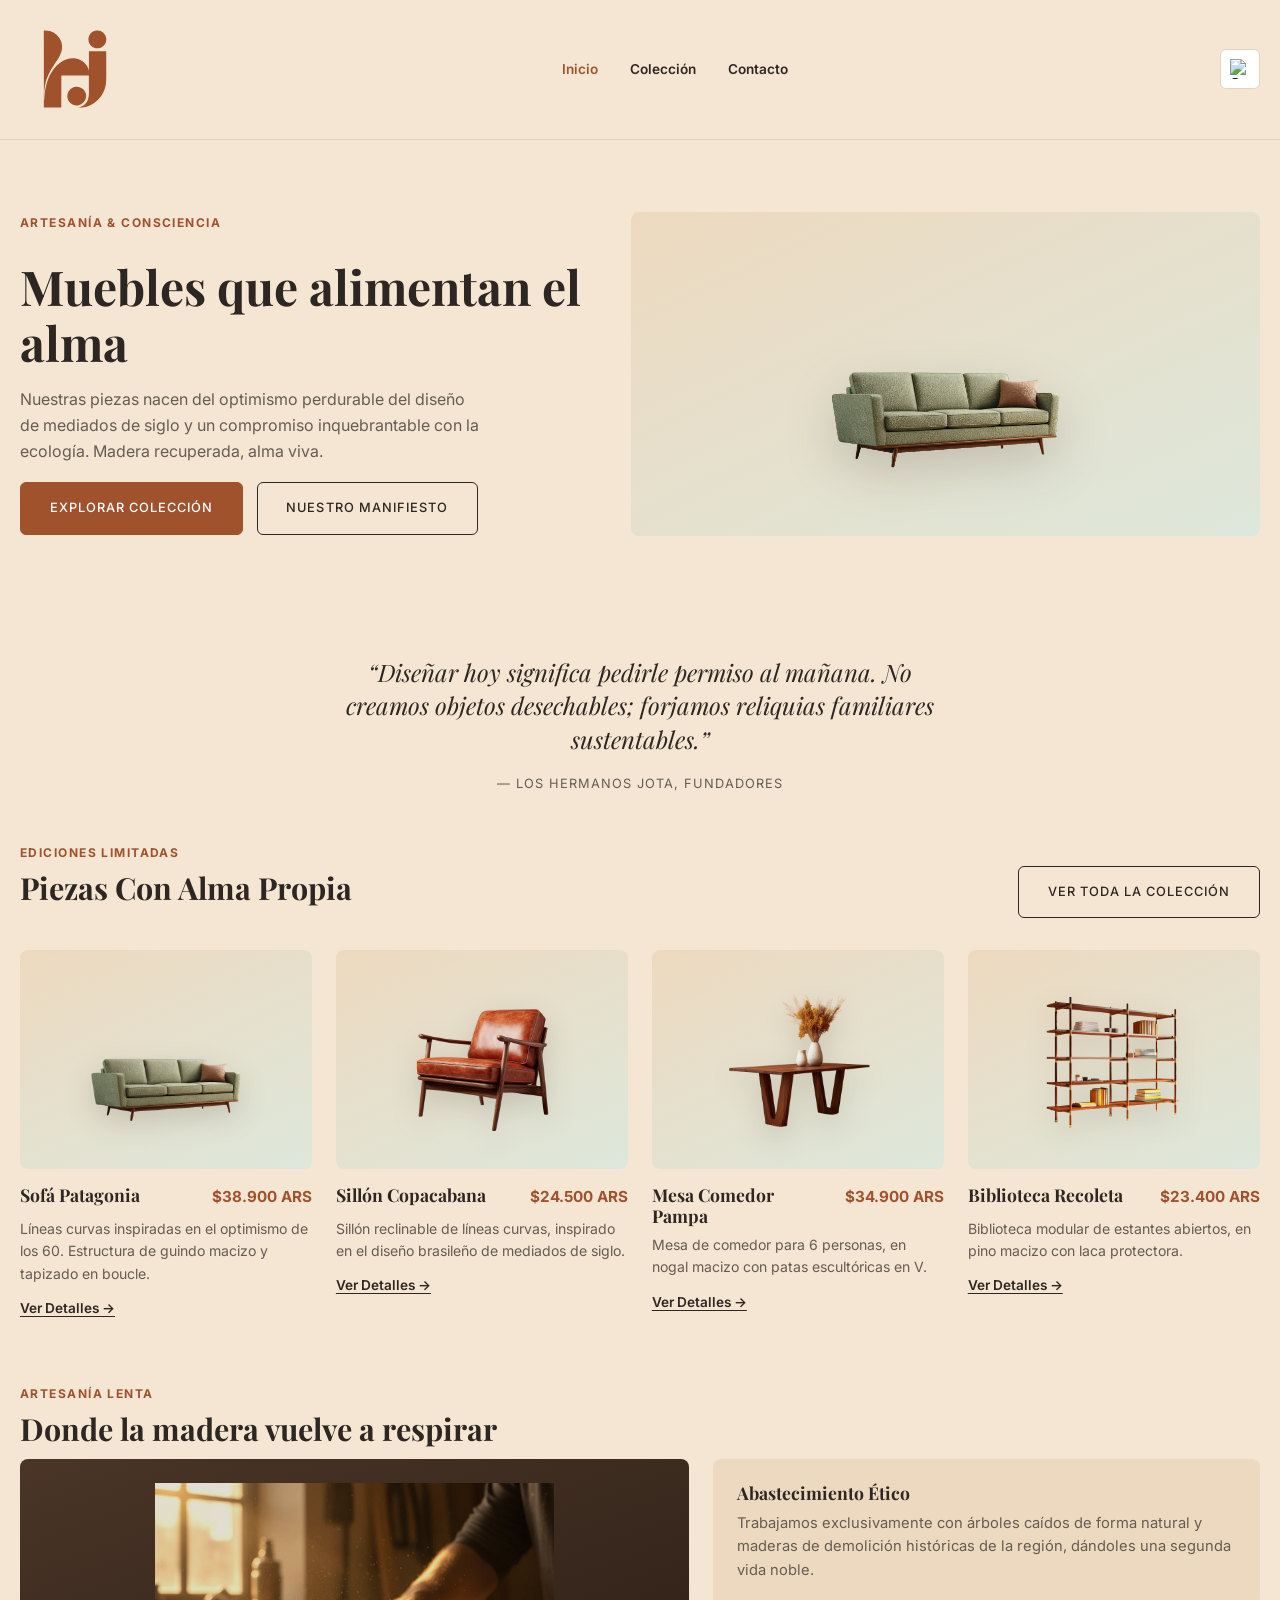
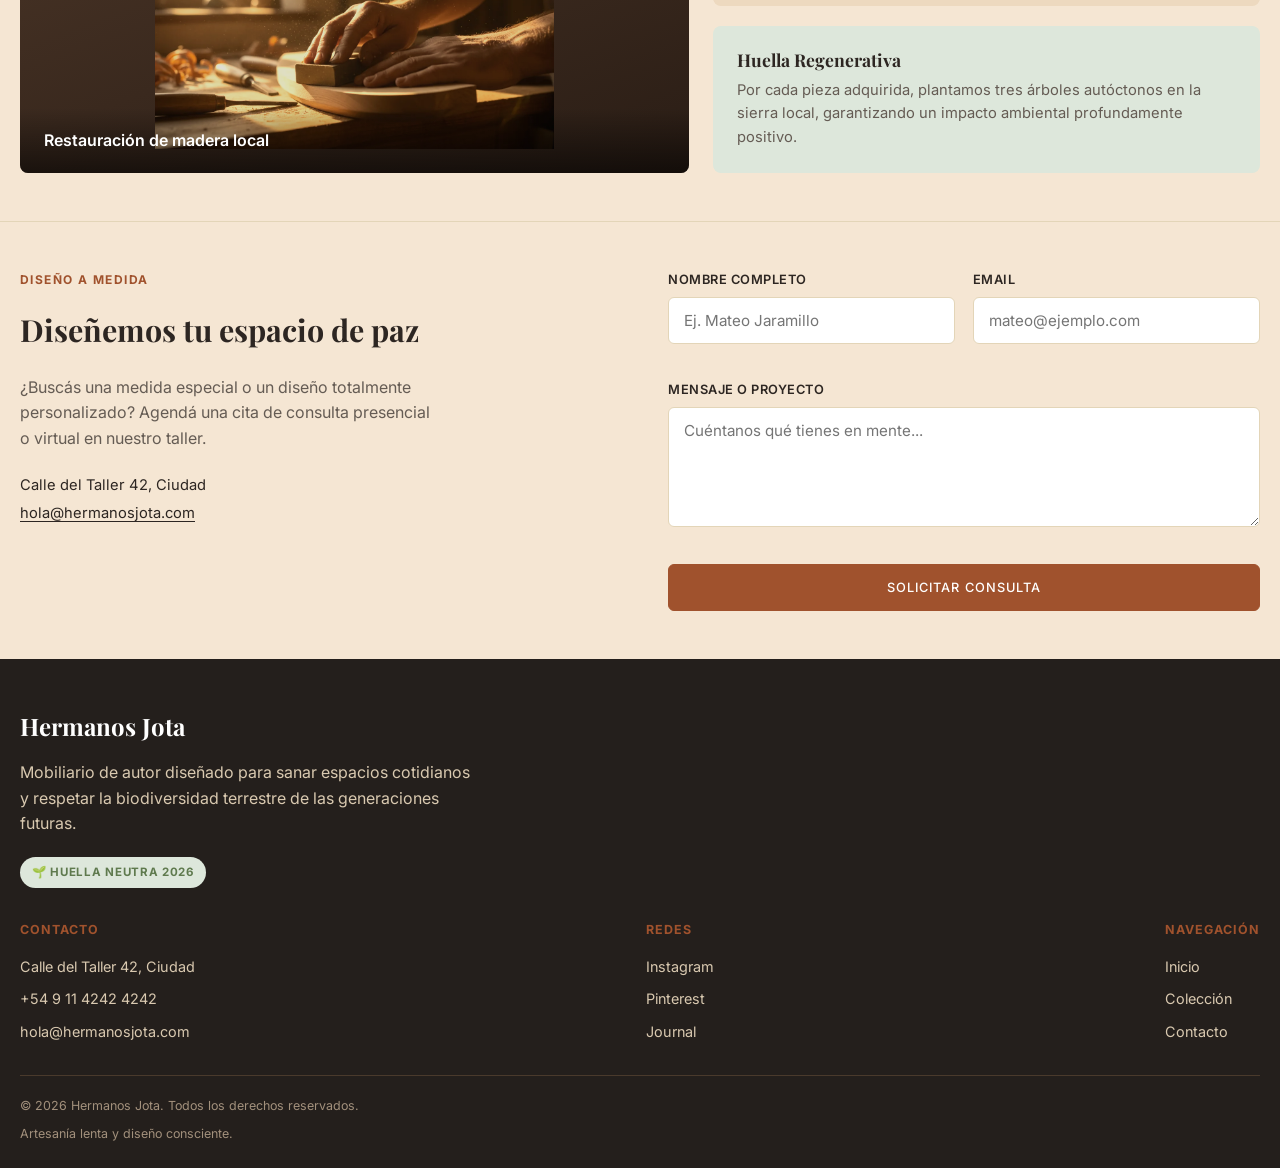
==== commit 74c424db: "Unifico imagenes en assets y convierto a webp (8.2MB a 0.8MB), elimino la carpeta source duplicada, " ====
--- a/index.html
+++ b/index.html
@@ -65,7 +65,7 @@
         </div>
       </div>
       <div class="hero__imagen">
-        <img src="assets/sofa-patagonia.png" alt="Sofá Patagonia de Hermanos Jota">
+        <img src="assets/sofa-patagonia.webp" alt="Sofá Patagonia de Hermanos Jota">
       </div>
     </section>
 
@@ -103,7 +103,7 @@
 
       <div class="artesania__grid">
         <div class="artesania__panel">
-          <img src="assets/aparador-uspallata.png" alt="Restauración de madera local" loading="lazy">
+          <img src="assets/restauracion-madera.webp" alt="Restauración de madera local" loading="lazy">
           <span>Restauración de madera local</span>
         </div>
 
--- a/css/styles.css
+++ b/css/styles.css
@@ -253,7 +253,10 @@
 }
 
 .encabezado__marca img {
-  width: 120px;
+  /* Mobile first: en 375px un logo de 120px se comia el 32% del ancho de la
+     pantalla, y como el header es sticky no desaparecia nunca al scrollear.
+     El tamano grande vuelve en el bloque de min-width: 900px. */
+  width: 72px;
   height: auto;
 }
 
@@ -415,6 +418,16 @@
   border-radius: 6px;
 }
 
+/* La genera js/cart.js. Envuelve el nombre y la cantidad de cada item.
+   min-width: 0 es lo que permite que un nombre largo se corte en vez de
+   estirar el flex y desbordar el panel. */
+.mini-carrito__info {
+  display: flex;
+  flex-direction: column;
+  gap: 0.15rem;
+  min-width: 0;
+}
+
 .mini-carrito__nombre {
   font-size: 0.85rem;
   font-weight: 600;
@@ -1166,6 +1179,11 @@
    Media queries — Desktop (>= 900px)
    ========================================================================= */
 @media (min-width: 900px) {
+  /* En escritorio si hay lugar para el logo grande */
+  .encabezado__marca img {
+    width: 110px;
+  }
+
   .boton-menu {
     display: none;
   }
